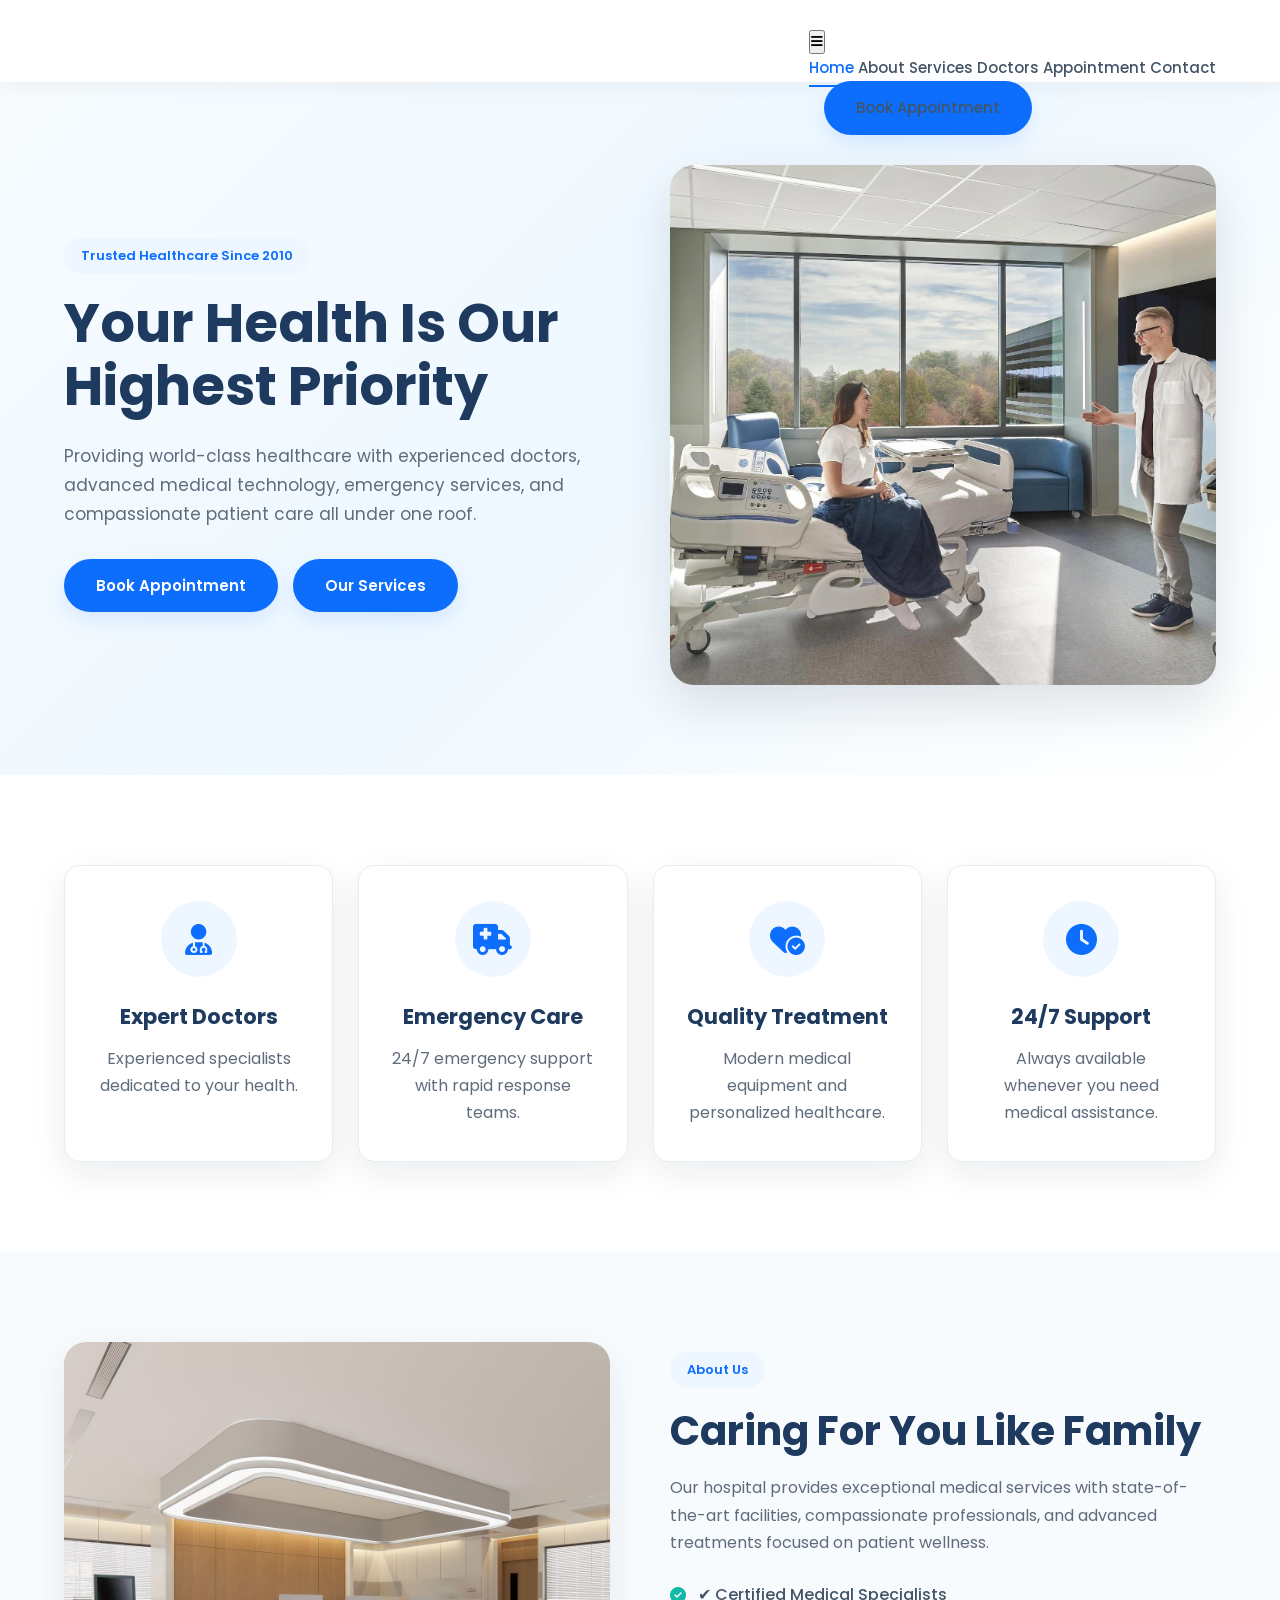
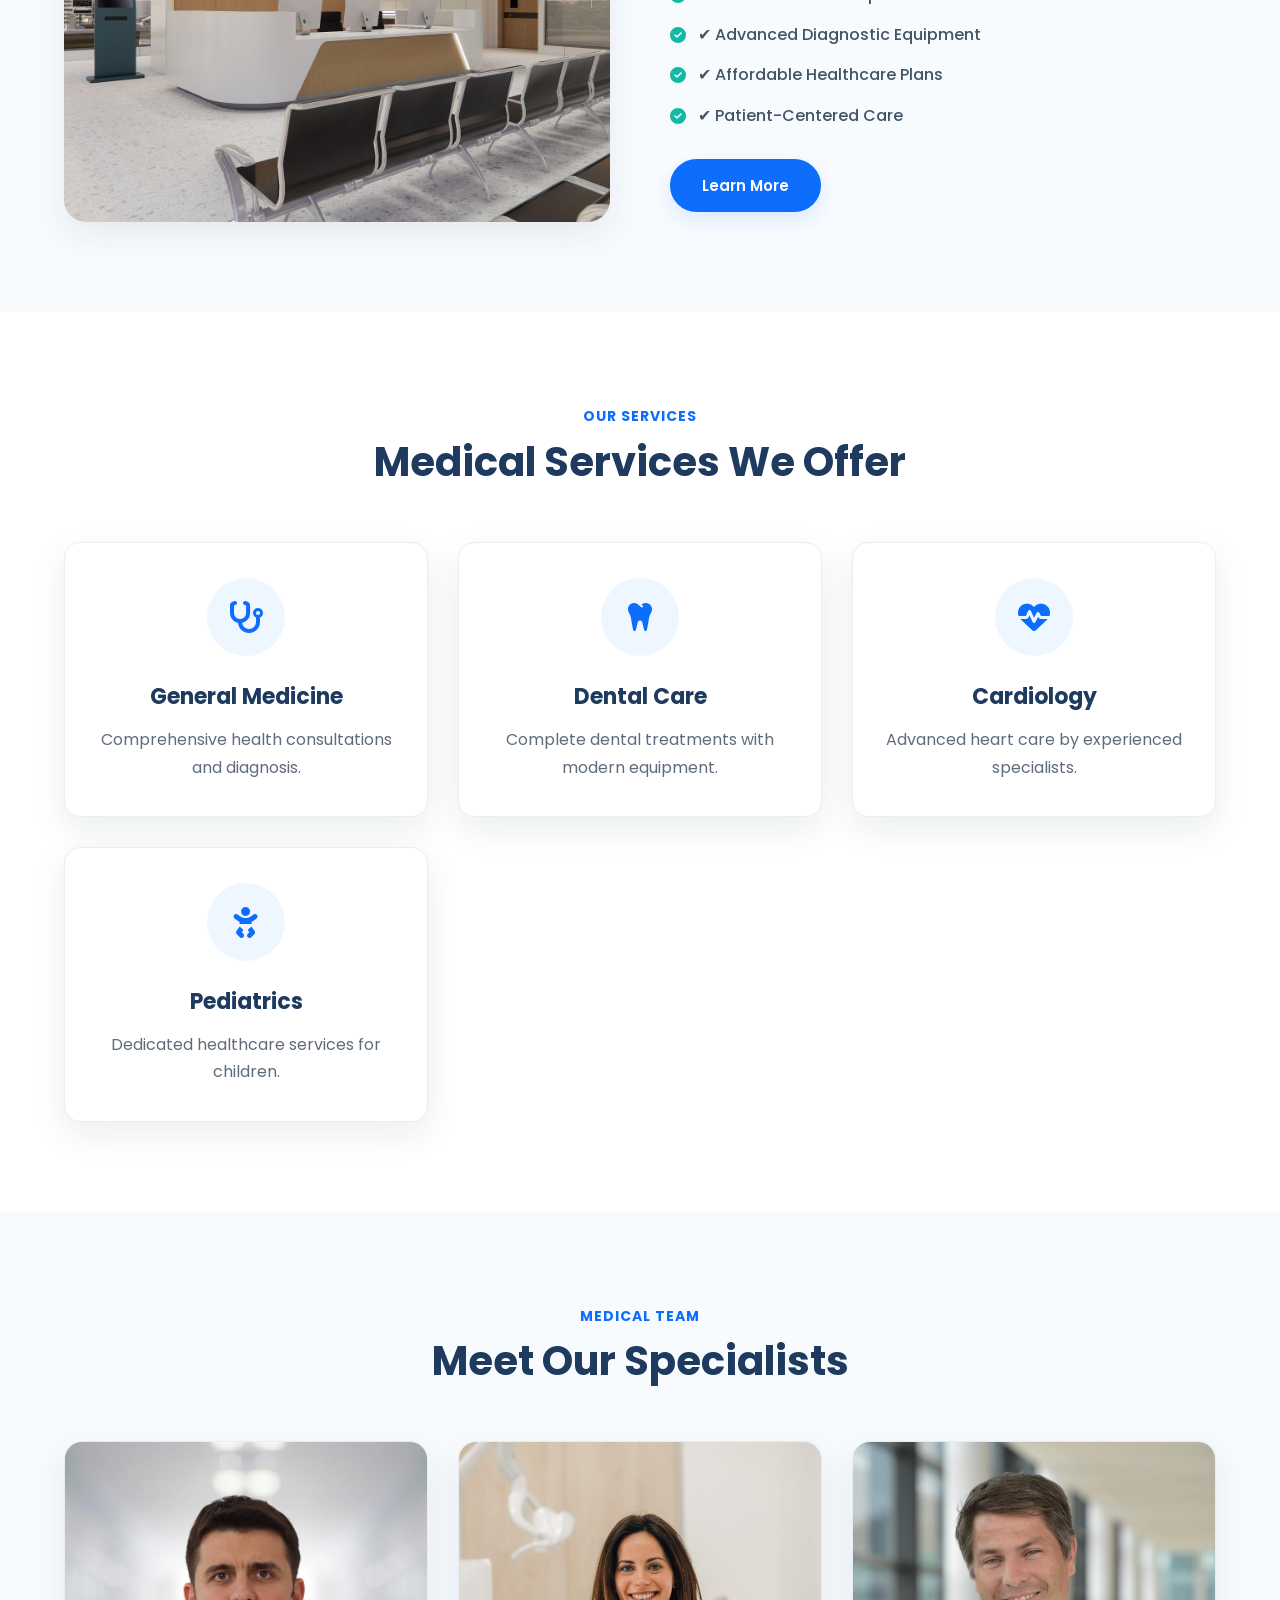
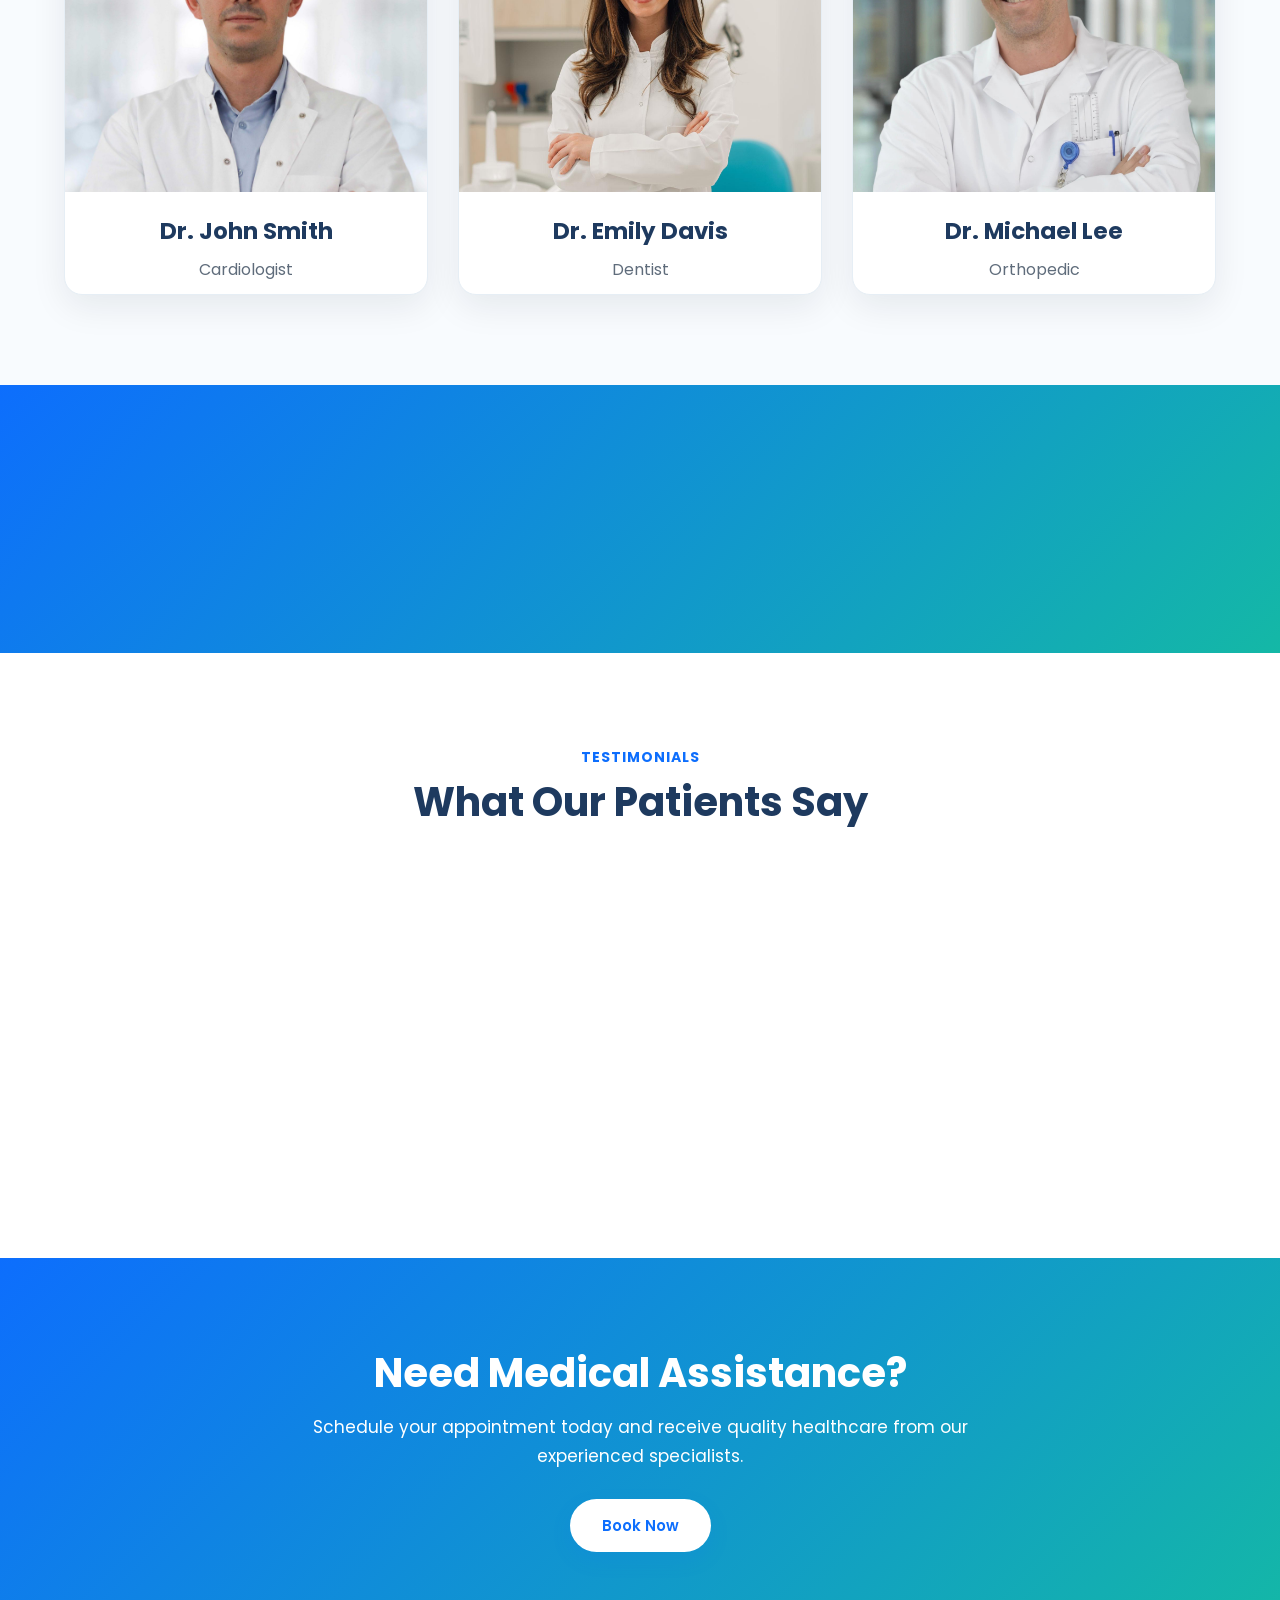
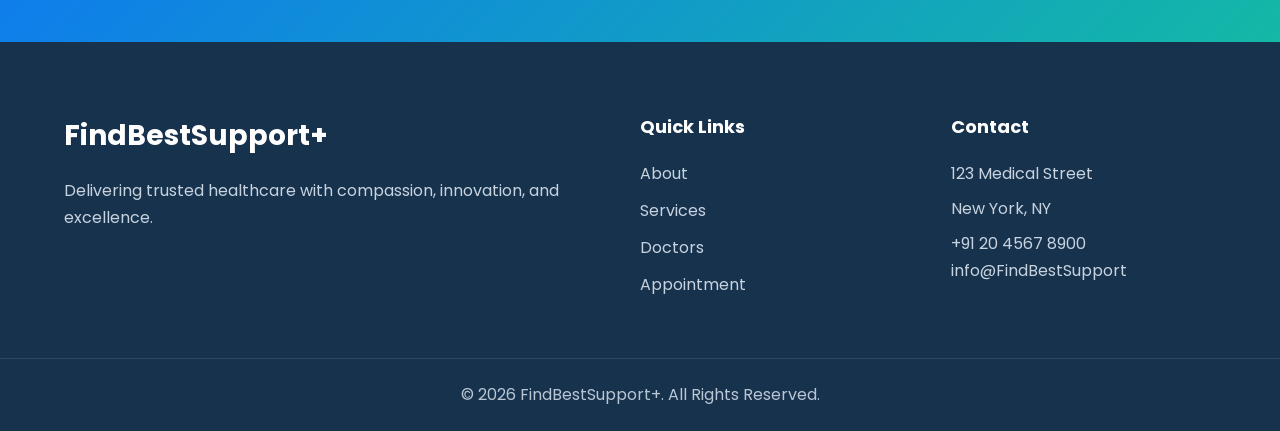
==== index.html @ 67d9084a "Fix HTML encoding issues in index.html" ====
<!DOCTYPE html>
<html lang="en">
<head>
    <meta charset="UTF-8">
    <meta name="viewport" content="width=device-width, initial-scale=1.0">
    <title>HealthCare+ | Your Health, Our Priority</title>

    <!-- Google Fonts -->
    <link rel="preconnect" href="https://fonts.googleapis.com">
    <link rel="preconnect" href="https://fonts.gstatic.com" crossorigin>
    <link href="https://fonts.googleapis.com/css2?family=Poppins:wght@300;400;500;600;700&display=swap" rel="stylesheet">

    <!-- Font Awesome -->
    <link rel="stylesheet" href="https://cdnjs.cloudflare.com/ajax/libs/font-awesome/6.7.1/css/all.min.css">

    <link rel="stylesheet" href="css/style.css">
</head>
<body>

<!-- ================= HEADER ================= -->

<header class="header">

<!-- Navbar start -->
<div class="container-fluid fixed-top px-0">
    <div class="container px-0">

        <div class="topbar">
            <div class="row align-items-center justify-content-center">

                <div class="col-md-8">
                    <div class="topbar-info d-flex flex-wrap">
                    </div>
                </div>

                <div class="col-md-4">
                    <div class="topbar-icon d-flex align-items-center justify-content-end">
                    </div>
                </div>

            </div>
        </div>

        <nav class="navbar navbar-light bg-light navbar-expand-xl">

            <!-- Logo -->
            <a class="flex items-center gap-1 font-serif text-3xl" href="/">
                <img
                    title="FindBestSupport Healthcare Logo"
                    alt="FindBestSupport Healthcare Logo"
                    fetchpriority="high"
                    width="285"
                    height="80"
                    decoding="async"
                    class="h-12 md:h-16 w-auto"
                    src="images/logo.png"
                >
            </a>

            <!-- Mobile Menu Button -->
            <button
                class="navbar-toggler py-2 px-3 me-3"
                type="button"
                data-bs-toggle="collapse"
                data-bs-target="#navbarCollapse"
                aria-controls="navbarCollapse"
                aria-expanded="false"
                aria-label="Toggle navigation"
            >
                <span class="fa fa-bars text-primary"></span>
            </button>

            <!-- Navigation -->
            <div class="collapse navbar-collapse bg-light" id="navbarCollapse">

                <div class="navbar-nav ms-auto">

                    <a href="index.html" class="nav-item nav-link active">Home</a>

                    <a href="/about" class="nav-item nav-link">
                        About
                    </a>

                    <a href="/services" class="nav-item nav-link">
                        Services
                    </a>

                    <a href="/doctors" class="nav-item nav-link">
                        Doctors
                    </a>

                    <a href="/appointment" class="nav-item nav-link">
                        Appointment
                    </a>

                    <a href="/contact" class="nav-item nav-link">
                        Contact
                    </a>

                </div>

                <!-- Appointment Button -->
                <div
                    class="d-flex align-items-center flex-nowrap pt-xl-0"
                    style="margin-left: 15px;"
                >
                    <a
                        href="/appointment"
                        class="btn-hover-bg btn btn-primary text-white py-2 px-4 me-3"
                    >
                        Book Appointment
                    </a>
                </div>

            </div>

        </nav>
    </div>
</div>
<!-- Navbar End -->

</header>

<!-- ================= HERO ================= -->

<section class="hero">

    <div class="container hero-grid">

        <div class="hero-content">

            <span class="tag">
                Trusted Healthcare Since 2010
            </span>

            <h1>
                Your Health Is Our Highest Priority
            </h1>

            <p>
                Providing world-class healthcare with experienced doctors,
                advanced medical technology, emergency services, and
                compassionate patient care all under one roof.
            </p>

            <div class="hero-buttons">

                <a href="/appointment/" class="btn">
                    Book Appointment
                </a>

                <a href="/services/" class="btn btn-outline">
                    Our Services
                </a>

            </div>

        </div>

        <div class="hero-image">

            <img src="images/hero.jpg" alt="Healthcare">

        </div>

    </div>

</section>

<!-- ================= FEATURES ================= -->

<section class="features">

    <div class="container">

        <div class="feature-card">

            <i class="fa-solid fa-user-doctor"></i>

            <h3>Expert Doctors</h3>

            <p>
                Experienced specialists dedicated to your health.
            </p>

        </div>

        <div class="feature-card">

            <i class="fa-solid fa-truck-medical"></i>

            <h3>Emergency Care</h3>

            <p>
                24/7 emergency support with rapid response teams.
            </p>

        </div>

        <div class="feature-card">

            <i class="fa-solid fa-heart-circle-check"></i>

            <h3>Quality Treatment</h3>

            <p>
                Modern medical equipment and personalized healthcare.
            </p>

        </div>

        <div class="feature-card">

            <i class="fa-solid fa-clock"></i>

            <h3>24/7 Support</h3>

            <p>
                Always available whenever you need medical assistance.
            </p>

        </div>

    </div>

</section>

<!-- ================= ABOUT ================= -->

<section class="about-home">

    <div class="container about-grid">

        <div>

            <img src="images/hospital.jpg" alt="Hospital">

        </div>

        <div>

            <span class="section-tag">
                About Us
            </span>

            <h2>
                Caring For You Like Family
            </h2>

            <p>
                Our hospital provides exceptional medical services with
                state-of-the-art facilities, compassionate professionals,
                and advanced treatments focused on patient wellness.
            </p>

            <ul class="check-list">

                <li>✔ Certified Medical Specialists</li>
                <li>✔ Advanced Diagnostic Equipment</li>
                <li>✔ Affordable Healthcare Plans</li>
                <li>✔ Patient-Centered Care</li>

            </ul>

            <a href="/about/" class="btn">
                Learn More
            </a>

        </div>

    </div>

</section>

<!-- ================= SERVICES ================= -->

<section class="services-preview">

    <div class="container">

        <div class="section-title">

            <span>Our Services</span>

            <h2>Medical Services We Offer</h2>

        </div>

        <div class="service-grid">

            <div class="service-card">

                <i class="fa-solid fa-stethoscope"></i>

                <h3>General Medicine</h3>

                <p>
                    Comprehensive health consultations and diagnosis.
                </p>

            </div>

            <div class="service-card">

                <i class="fa-solid fa-tooth"></i>

                <h3>Dental Care</h3>

                <p>
                    Complete dental treatments with modern equipment.
                </p>

            </div>

            <div class="service-card">

                <i class="fa-solid fa-heart-pulse"></i>

                <h3>Cardiology</h3>

                <p>
                    Advanced heart care by experienced specialists.
                </p>

            </div>

            <div class="service-card">

                <i class="fa-solid fa-baby"></i>

                <h3>Pediatrics</h3>

                <p>
                    Dedicated healthcare services for children.
                </p>

            </div>

        </div>

    </div>

</section>

<!-- ================= DOCTORS ================= -->

<section class="doctor-preview">

    <div class="container">

        <div class="section-title">

            <span>Medical Team</span>

            <h2>Meet Our Specialists</h2>

        </div>

        <div class="doctor-grid">

            <div class="doctor-card">

                <img src="images/doctor1.jpg" alt="Doctor">

                <h3>Dr. John Smith</h3>

                <p>Cardiologist</p>

            </div>

            <div class="doctor-card">

                <img src="images/doctor2.jpg" alt="Doctor">

                <h3>Dr. Emily Davis</h3>

                <p>Dentist</p>

            </div>

            <div class="doctor-card">

                <img src="images/doctor3.jpg" alt="Doctor">

                <h3>Dr. Michael Lee</h3>

                <p>Orthopedic</p>

            </div>

        </div>

    </div>

</section>

<!-- ================= COUNTER ================= -->

<section class="stats">

    <div class="container">

        <div class="stat-box">

            <h2>15+</h2>

            <p>Years Experience</p>

        </div>

        <div class="stat-box">

            <h2>80+</h2>

            <p>Doctors</p>

        </div>

        <div class="stat-box">

            <h2>50K+</h2>

            <p>Happy Patients</p>

        </div>

        <div class="stat-box">

            <h2>24/7</h2>

            <p>Emergency Care</p>

        </div>

    </div>

</section>

<!-- ================= TESTIMONIAL ================= -->

<section class="testimonial">

    <div class="container">

        <div class="section-title">

            <span>Testimonials</span>

            <h2>What Our Patients Say</h2>

        </div>

        <div class="testimonial-box">

            <i class="fas fa-quote-left"></i>

            <p>
                The doctors and staff provided outstanding care.
                Everything from consultation to treatment was
                professional and comforting.
            </p>

            <h4>- Sarah Johnson</h4>

        </div>

    </div>

</section>

<!-- ================= CTA ================= -->

<section class="cta">

    <div class="container">

        <h2>
            Need Medical Assistance?
        </h2>

        <p>
            Schedule your appointment today and receive quality healthcare from our experienced specialists.
        </p>

        <a href="/appointment/" class="btn">
            Book Now
        </a>

    </div>

</section>

<!-- ================= FOOTER ================= -->

<footer>

    <div class="container footer-grid">

        <div>

            <h3>FindBestSupport+</h3>

            <p>
                Delivering trusted healthcare with compassion,
                innovation, and excellence.
            </p>

        </div>

        <div>

            <h4>Quick Links</h4>

            <ul>

                <li><a href="/about/">About</a></li>

                <li><a href="/services/">Services</a></li>

                <li><a href="/doctors/">Doctors</a></li>

                <li><a href="/appointment/">Appointment</a></li>

            </ul>

        </div>

        <div>

            <h4>Contact</h4>

            <p>123 Medical Street</p>
            <p>New York, NY</p>
            <a href="tel:+912045678900">+91 20 4567 8900</a>
            <p>info@FindBestSupport</p>

        </div>

    </div>

    <div class="copyright">

        © 2026 FindBestSupport+. All Rights Reserved.

    </div>

</footer>

<script src="js/script.js"></script>

</body>
</html>
---- css/style.css ----
/* HealthCare+ complete stylesheet */

@import url('https://fonts.googleapis.com/css2?family=Poppins:wght@300;400;500;600;700;800&display=swap');

:root{
    --primary:#0d6efd;
    --primary-dark:#0958cf;
    --secondary:#14b8a6;
    --dark:#1e3a5f;
    --dark-2:#17324d;
    --text:#5f6c7b;
    --white:#fff;
    --light:#f8fbfe;
    --light-blue:#eef7ff;
    --border:#e6eef5;
    --danger:#dc3545;
    --success:#10b981;
    --shadow:0 12px 35px rgba(15,23,42,.08);
    --shadow-lg:0 20px 50px rgba(15,23,42,.12);
    --radius:16px;
    --transition:.35s ease;
}

*{margin:0;padding:0;box-sizing:border-box}
html{scroll-behavior:smooth}
body{font-family:'Poppins',sans-serif;color:var(--text);background:#fff;line-height:1.7;overflow-x:hidden}
img{width:100%;display:block}
a{text-decoration:none;color:inherit}
ul{list-style:none}
button,input,select,textarea{font-family:inherit}
button{cursor:pointer}
section{padding:90px 0}

.container{width:90%;max-width:1200px;margin:auto}

.btn{
    display:inline-flex;align-items:center;justify-content:center;gap:9px;
    padding:14px 32px;border:0;border-radius:50px;background:var(--primary);
    color:#fff;font-size:15px;font-weight:600;transition:var(--transition);
    box-shadow:0 8px 20px rgba(13,110,253,.12)
}
.btn:hover{background:var(--primary-dark);transform:translateY(-3px);box-shadow:0 14px 28px rgba(13,110,253,.2)}
.btn:disabled{opacity:.7;cursor:not-allowed;transform:none}

.section-title{text-align:center;margin-bottom:55px}
.section-title span{display:inline-block;color:var(--primary);font-size:14px;font-weight:700;letter-spacing:1px;text-transform:uppercase;margin-bottom:8px}
.section-title h2{color:var(--dark);font-size:40px;line-height:1.25}
.section-tag,.tag{display:inline-block;padding:7px 17px;border-radius:50px;background:var(--light-blue);color:var(--primary);font-size:13px;font-weight:600;margin-bottom:18px}

.header{
    position:fixed;top:0;left:0;width:100%;background:rgba(255,255,255,.97);
    backdrop-filter:blur(10px);z-index:999;box-shadow:0 5px 20px rgba(0,0,0,.05)
}
.header .container{height:82px;display:flex;align-items:center;justify-content:space-between}
.logo{display:flex;align-items:center;color:var(--primary);font-size:27px;font-weight:700;white-space:nowrap}
.logo i{color:var(--secondary);margin-right:9px}
.navbar ul{display:flex;align-items:center;gap:30px}
.navbar a{position:relative;color:#425466;font-size:15px;font-weight:500;transition:var(--transition)}
.navbar a:hover,.navbar a.active{color:var(--primary)}
.navbar a:after{content:"";position:absolute;left:0;bottom:-9px;width:0;height:2px;background:var(--primary);transition:var(--transition)}
.navbar a:hover:after,.navbar a.active:after{width:100%}
.menu-btn{display:none;color:var(--dark);font-size:27px}

.hero{
    padding-top:165px;padding-bottom:90px;
    background:linear-gradient(135deg,#f8fcff,#eef8ff 50%,#fff)
}
.hero-grid{display:grid;grid-template-columns:1fr 1fr;align-items:center;gap:60px}
.hero-content h1{color:var(--dark);font-size:54px;line-height:1.18;margin-bottom:23px}
.hero-content p{max-width:620px;font-size:17px;margin-bottom:30px}
.hero-buttons{display:flex;gap:15px;flex-wrap:wrap}
.hero-image img{height:520px;object-fit:cover;object-position:center;border-radius:24px;box-shadow:var(--shadow-lg)}

.page-header{padding:165px 0 85px;text-align:center;color:#fff;background:linear-gradient(135deg,var(--primary),var(--secondary))}
.page-header h1{font-size:48px;line-height:1.2;margin-bottom:12px}
.page-header p{font-size:17px}

.about-home,.about-section{background:var(--light)}
.about-grid{display:grid;grid-template-columns:1fr 1fr;align-items:center;gap:60px}
.about-grid img{height:480px;object-fit:cover;border-radius:22px;box-shadow:var(--shadow)}
.about-grid h2{color:var(--dark);font-size:40px;line-height:1.25;margin-bottom:18px}
.about-grid p{margin-bottom:18px}
.check-list{margin:25px 0 30px}
.check-list li{position:relative;padding-left:28px;margin-bottom:13px;color:#435466;font-weight:500}
.check-list li:before{content:"\f058";position:absolute;left:0;top:1px;font-family:"Font Awesome 6 Free";font-weight:900;color:var(--secondary)}

.features{background:#fff}
.features .container{display:grid;grid-template-columns:repeat(4,1fr);gap:25px}
.feature-card{padding:35px 28px;background:#fff;border:1px solid var(--border);border-radius:var(--radius);text-align:center;box-shadow:var(--shadow);transition:var(--transition)}
.feature-card:hover{transform:translateY(-8px);box-shadow:var(--shadow-lg)}
.feature-card i{width:76px;height:76px;margin:0 auto 22px;display:flex;align-items:center;justify-content:center;border-radius:50%;color:var(--primary);background:var(--light-blue);font-size:31px}
.feature-card h3{color:var(--dark);font-size:21px;margin-bottom:10px}

.services-preview,.services-section{background:#fff}
.service-grid{display:grid;grid-template-columns:repeat(3,1fr);gap:30px}
.service-card{padding:35px 30px;background:#fff;border:1px solid var(--border);border-radius:var(--radius);text-align:center;box-shadow:var(--shadow);transition:var(--transition)}
.service-card:hover{transform:translateY(-8px);box-shadow:var(--shadow-lg)}
.service-card i{width:78px;height:78px;margin:0 auto 22px;display:flex;align-items:center;justify-content:center;border-radius:50%;background:var(--light-blue);color:var(--primary);font-size:32px}
.service-card h3{color:var(--dark);font-size:22px;margin-bottom:11px}

.doctor-preview,.doctors-section{background:var(--light)}
.doctor-grid{display:grid;grid-template-columns:repeat(3,1fr);gap:30px}
.doctor-card{overflow:hidden;background:#fff;border:1px solid var(--border);border-radius:18px;text-align:center;box-shadow:var(--shadow);transition:var(--transition)}
.doctor-card:hover{transform:translateY(-8px);box-shadow:var(--shadow-lg)}
.doctor-card img{width:100%;height:350px;object-fit:cover;object-position:top center}
.doctor-card h3{color:var(--dark);font-size:23px;margin:20px 20px 5px}
.doctor-card p{margin:0 20px 10px}
.speciality{color:var(--primary)!important;font-weight:600}
.doctor-social{display:flex;justify-content:center;gap:10px;padding:14px 20px 28px}
.doctor-social a{width:40px;height:40px;display:flex;align-items:center;justify-content:center;border-radius:50%;background:var(--light-blue);color:var(--primary);transition:var(--transition)}
.doctor-social a:hover{background:var(--primary);color:#fff}

.stats{color:#fff;background:linear-gradient(135deg,var(--primary),var(--secondary))}
.stats .container{display:grid;grid-template-columns:repeat(4,1fr);gap:25px}
.stat-box{text-align:center}
.stat-box h2{font-size:48px;line-height:1.1;margin-bottom:8px}

.testimonial{background:#fff}
.testimonial-box{max-width:850px;margin:auto;padding:50px;text-align:center;border:1px solid var(--border);border-radius:20px;box-shadow:var(--shadow)}
.testimonial-box i{color:var(--primary);font-size:42px;margin-bottom:18px}
.testimonial-box p{font-size:19px;line-height:1.9}
.testimonial-box h4{color:var(--dark);margin-top:24px}

.timeline{background:#fff}
.timeline-box{max-width:900px;margin:auto}
.timeline-item{padding:28px 30px;margin-bottom:22px;border:1px solid var(--border);border-left:5px solid var(--primary);border-radius:12px;box-shadow:var(--shadow)}
.timeline-item h3{color:var(--primary);font-size:24px;margin-bottom:8px}

.appointment-section{background:linear-gradient(to bottom,#f8fcff,#fff)}
.appointment-grid{display:grid;grid-template-columns:.85fr 1.15fr;gap:50px;align-items:start}
.appointment-info h2,.contact-info h2{color:var(--dark);font-size:38px;line-height:1.25;margin-bottom:18px}
.appointment-form,.contact-form{padding:40px;background:#fff;border:1px solid var(--border);border-radius:18px;box-shadow:var(--shadow)}
.form-row{display:grid;grid-template-columns:1fr 1fr;gap:20px;margin-bottom:20px}
.form-group{display:flex;flex-direction:column;margin-bottom:20px}
.form-group label{color:var(--dark);font-size:14px;font-weight:600;margin-bottom:8px}
.form-group input,.form-group select,.form-group textarea{width:100%;padding:14px 16px;border:1px solid var(--border);border-radius:10px;outline:none;background:#fff;color:#425466;font-size:15px;transition:var(--transition)}
.form-group textarea{min-height:140px;resize:vertical}
.form-group input:focus,.form-group select:focus,.form-group textarea:focus{border-color:var(--primary);box-shadow:0 0 0 3px rgba(13,110,253,.1)}
.appointment-form .btn,.contact-form .btn{width:100%}

.contact-section{background:var(--light)}
.contact-grid{display:grid;grid-template-columns:.9fr 1.1fr;gap:50px;align-items:start}
.info-box{display:flex;align-items:flex-start;gap:16px;margin-bottom:25px}
.info-box i{width:54px;height:54px;flex:0 0 54px;display:flex;align-items:center;justify-content:center;border-radius:50%;background:var(--light-blue);color:var(--primary);font-size:20px}
.info-box h4{color:var(--dark);margin-bottom:3px}
.social-links{display:flex;gap:11px;margin-top:30px}
.social-links a{width:43px;height:43px;display:flex;align-items:center;justify-content:center;border-radius:50%;background:var(--light-blue);color:var(--primary);transition:var(--transition)}
.social-links a:hover{background:var(--primary);color:#fff;transform:translateY(-3px)}

.form-notification{display:none;padding:17px 20px;margin-bottom:22px;border-radius:10px;font-size:14px}
.form-notification.success{display:block;color:#146c43;background:#e8f9f1;border-left:5px solid var(--success)}
.form-notification.error{display:block;color:#842029;background:#fff3f3;border-left:5px solid var(--danger)}
.appointment-form input.error,.appointment-form select.error,.appointment-form textarea.error,.contact-form input.error,.contact-form textarea.error{border:2px solid var(--danger);background:#fff8f8}

.success-modal{
    display:none;
    position:fixed;
    inset:0;
    width:100%;
    height:100%;
    padding:20px;
    background:rgba(15,23,42,.55);
    backdrop-filter:blur(6px);
    z-index:9999;
    align-items:center;
    justify-content:center
}
.success-modal.show{display:flex}
.success-box{width:100%;max-width:480px;padding:45px 35px;background:#fff;border-radius:20px;text-align:center;box-shadow:0 25px 70px rgba(15,23,42,.25);animation:successPopup .35s ease-out}
.success-icon{width:82px;height:82px;margin:0 auto 20px;display:flex;align-items:center;justify-content:center;border-radius:50%;background:#e8f9f1}
.success-icon i{color:var(--success);font-size:42px}
.success-box h2{color:var(--dark);font-size:26px;line-height:1.3;margin-bottom:14px}
.success-box p{line-height:1.8;margin-bottom:25px}
.success-box .btn{min-width:150px}
@keyframes successPopup{from{opacity:0;transform:translateY(20px) scale(.95)}to{opacity:1;transform:translateY(0) scale(1)}}

.map-section{background:#fff}
.map-container{overflow:hidden;border-radius:18px;box-shadow:var(--shadow)}
.map-container iframe{width:100%;height:450px;border:0;display:block}

.cta{color:#fff;text-align:center;background:linear-gradient(135deg,var(--primary),var(--secondary))}
.cta h2{font-size:40px;line-height:1.25;margin-bottom:15px}
.cta p{max-width:720px;margin:0 auto 28px;font-size:17px}
.cta .btn{color:var(--primary);background:#fff}

footer{padding-top:70px;color:#fff;background:var(--dark-2)}
.footer-grid{display:grid;grid-template-columns:2fr 1fr 1fr;gap:45px;padding-bottom:50px}
.footer-grid h3{font-size:28px;margin-bottom:17px}
.footer-grid h4{font-size:18px;margin-bottom:17px}
.footer-grid p,.footer-grid a{color:#c7d3df}
.footer-grid p{margin-bottom:8px}
.footer-grid ul li{margin-bottom:10px}
.footer-grid a:hover{color:#fff}
.copyright{padding:22px;text-align:center;color:#b9c7d4;border-top:1px solid rgba(255,255,255,.1)}

@media(max-width:1100px){
    .navbar ul{gap:20px}
    .hero-content h1{font-size:46px}
    .features .container{grid-template-columns:repeat(2,1fr)}
    .doctor-grid,.service-grid{grid-template-columns:repeat(2,1fr)}
    .stats .container{grid-template-columns:repeat(2,1fr)}
}
@media(max-width:991px){
    section{padding:75px 0}
    .hero-grid,.about-grid,.appointment-grid,.contact-grid{grid-template-columns:1fr}
    .hero{text-align:center}
    .hero-content p{margin-left:auto;margin-right:auto}
    .hero-buttons{justify-content:center}
    .hero-image img{height:450px}
    .about-grid img{height:430px}
    .footer-grid{grid-template-columns:1fr 1fr}
}
@media(max-width:768px){
    section{padding:65px 0}
    .container{width:92%}
    .header .container{height:75px}
    .menu-btn{display:block}
    .header>.container>.btn{display:none}
    .navbar{position:absolute;top:75px;left:0;width:100%;display:none;background:#fff;box-shadow:0 10px 25px rgba(15,23,42,.1)}
    .navbar.active{display:block}
    .navbar ul{flex-direction:column;gap:0;align-items:stretch}
    .navbar li{width:100%}
    .navbar a{display:block;padding:15px 25px;border-bottom:1px solid var(--border)}
    .navbar a:after{display:none}
    .hero{padding-top:125px}
    .hero-content h1{font-size:36px}
    .hero-image img{height:380px}
    .section-title h2{font-size:31px}
    .page-header{padding:135px 0 70px}
    .page-header h1{font-size:36px}
    .form-row{grid-template-columns:1fr;gap:0;margin-bottom:0}
    .appointment-form,.contact-form{padding:30px 25px}
    .success-box{padding:35px 25px}
    .cta h2{font-size:31px}
}
@media(max-width:576px){
    .logo{font-size:23px}
    .hero-content h1{font-size:31px}
    .hero-buttons{flex-direction:column;width:100%}
    .hero-buttons .btn{width:100%}
    .hero-image img{height:310px}
    .about-grid img{height:330px}
    .features .container,.service-grid,.doctor-grid,.stats .container,.footer-grid{grid-template-columns:1fr}
    .section-title h2{font-size:28px}
    .page-header h1{font-size:31px}
    .doctor-card img{height:360px}
    .stat-box h2{font-size:42px}
    .testimonial-box{padding:35px 22px}
    .testimonial-box p{font-size:17px}
    .map-container iframe{height:350px}
    .success-box h2{font-size:23px}
}
@media(max-width:400px){
    .container{width:94%}
    .hero-content h1{font-size:28px}
    .btn{width:100%}
    .appointment-form,.contact-form{padding:24px 18px}
    .doctor-card img{height:320px}
    .success-box{padding:30px 18px}
}
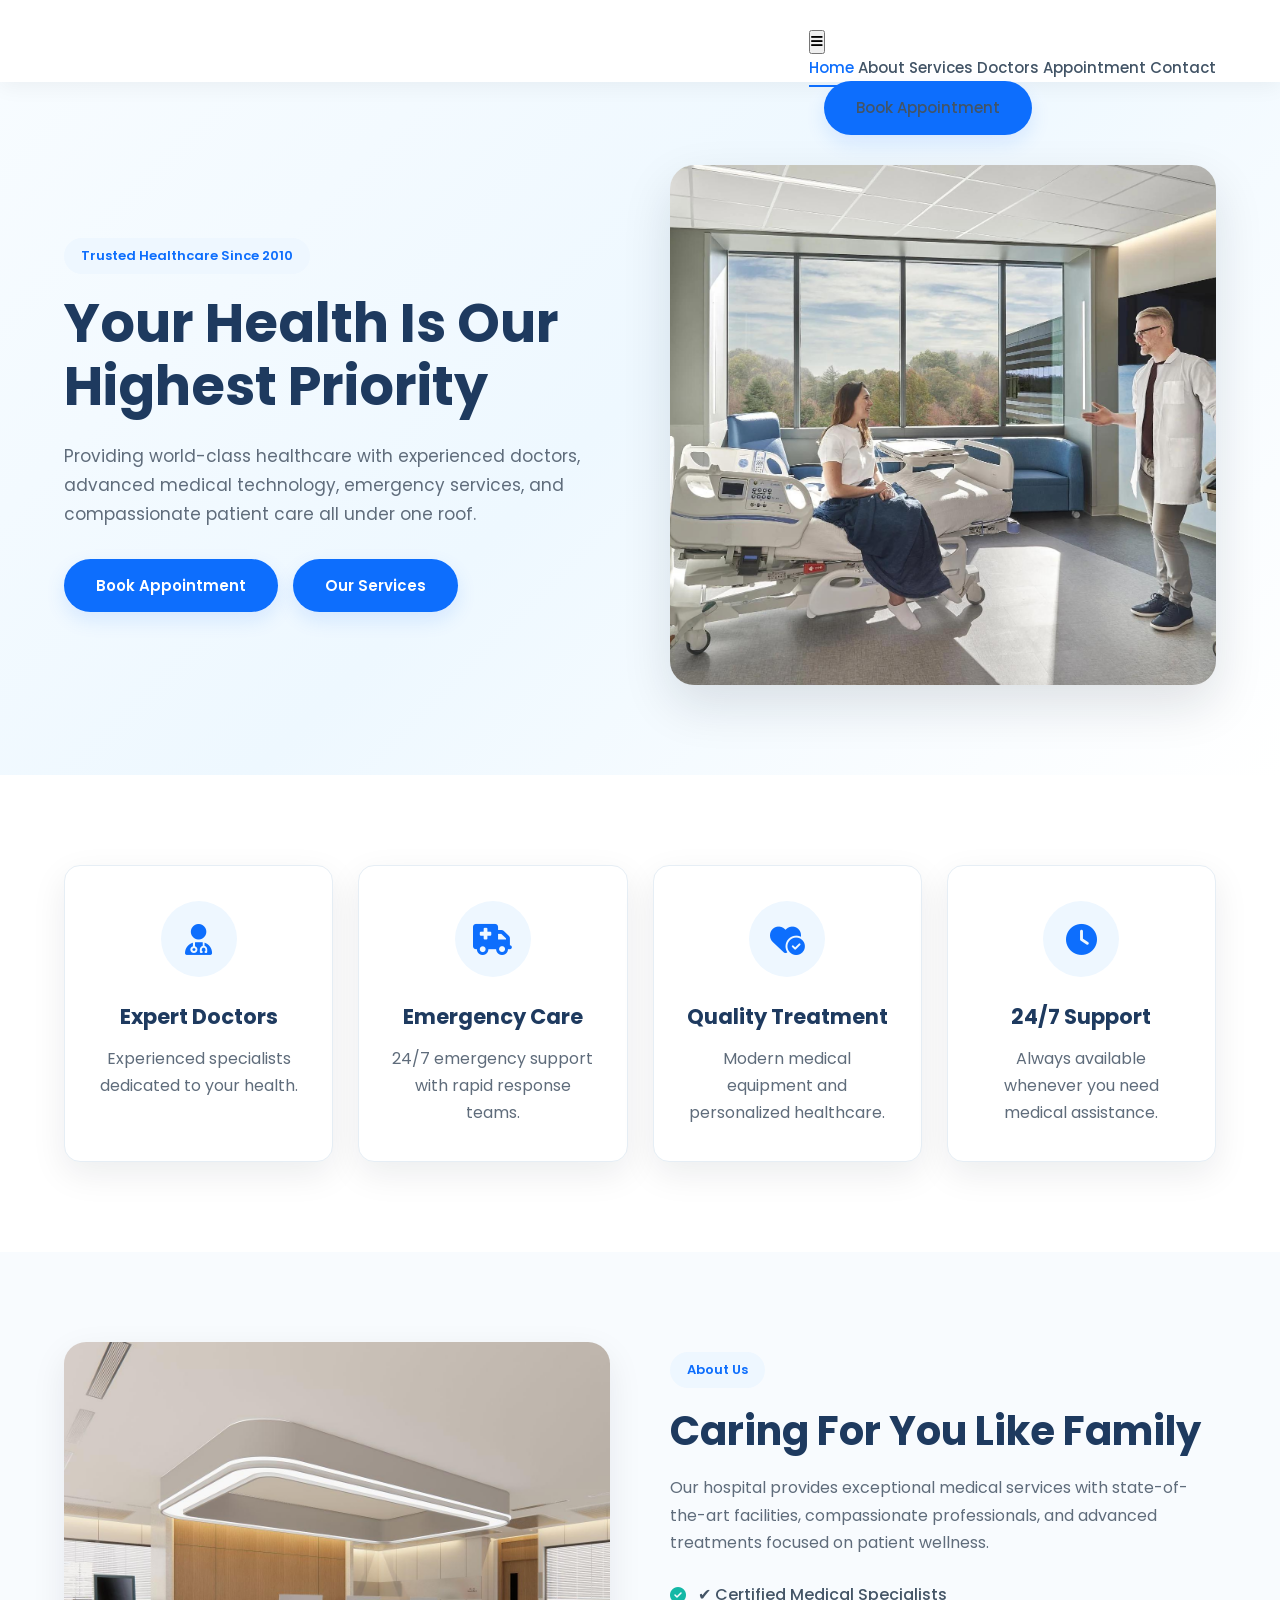
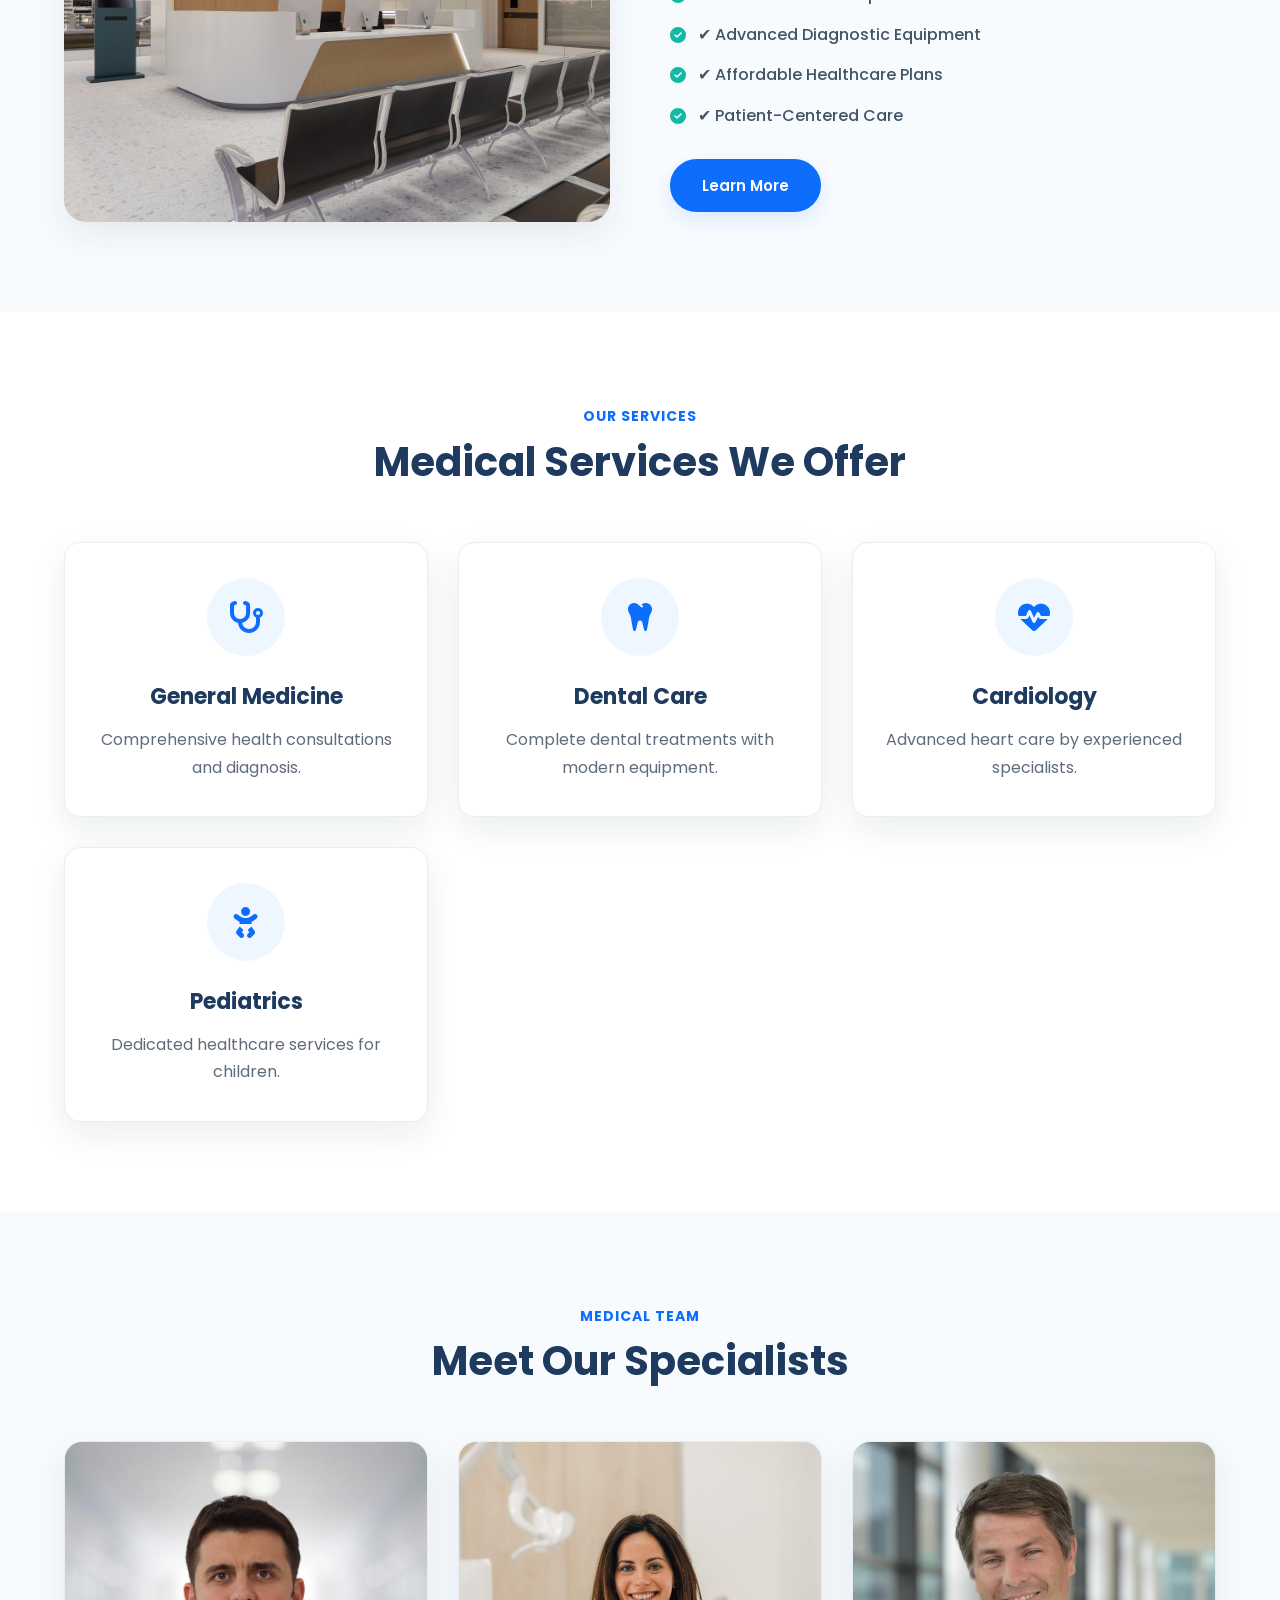
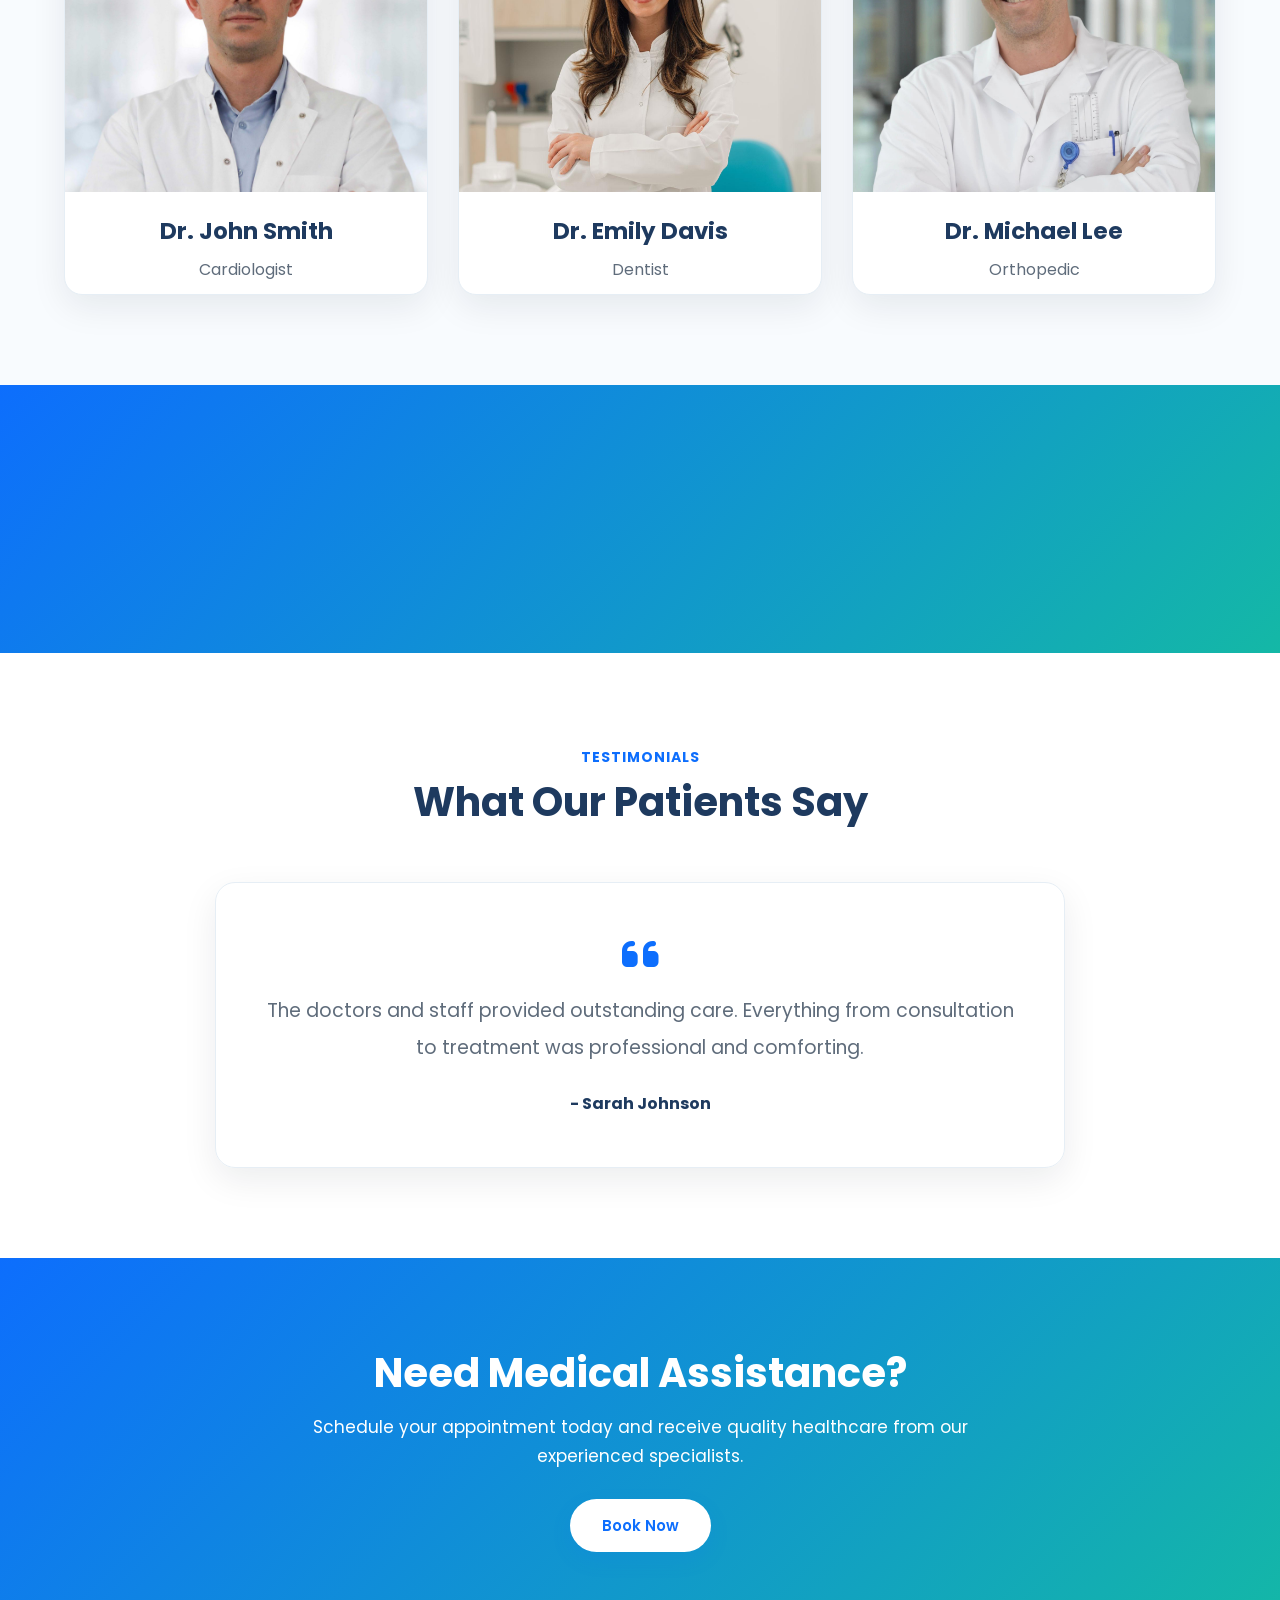
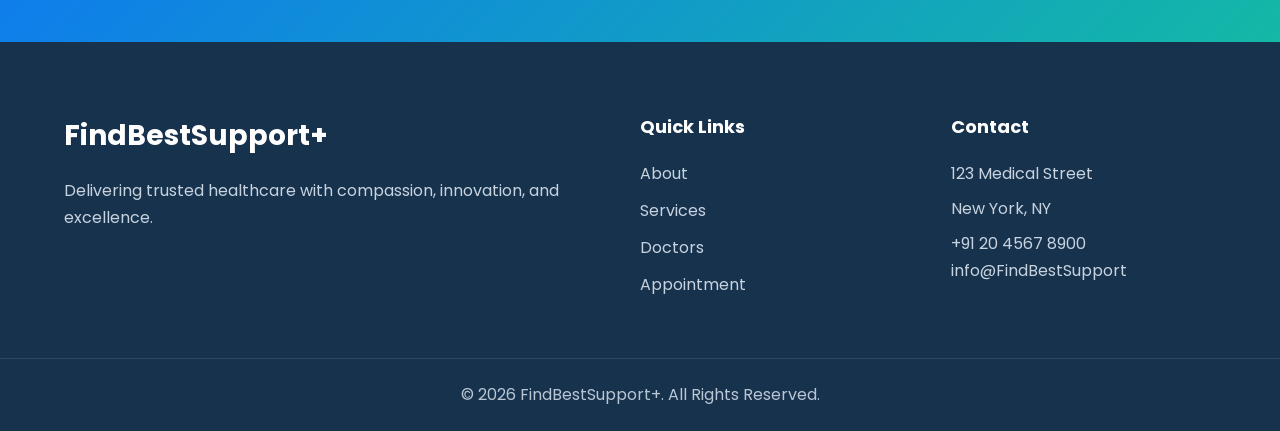
==== commit 9cb4587a: "Update index.html" ====
--- a/index.html
+++ b/index.html
@@ -76,7 +76,9 @@
 
                 <div class="navbar-nav ms-auto">
 
-                    <a href="index.html" class="nav-item nav-link active">Home</a>
+                    <a href="/" class="nav-item nav-link active">
+                        Home
+                    </a>
 
                     <a href="/about" class="nav-item nav-link">
                         About
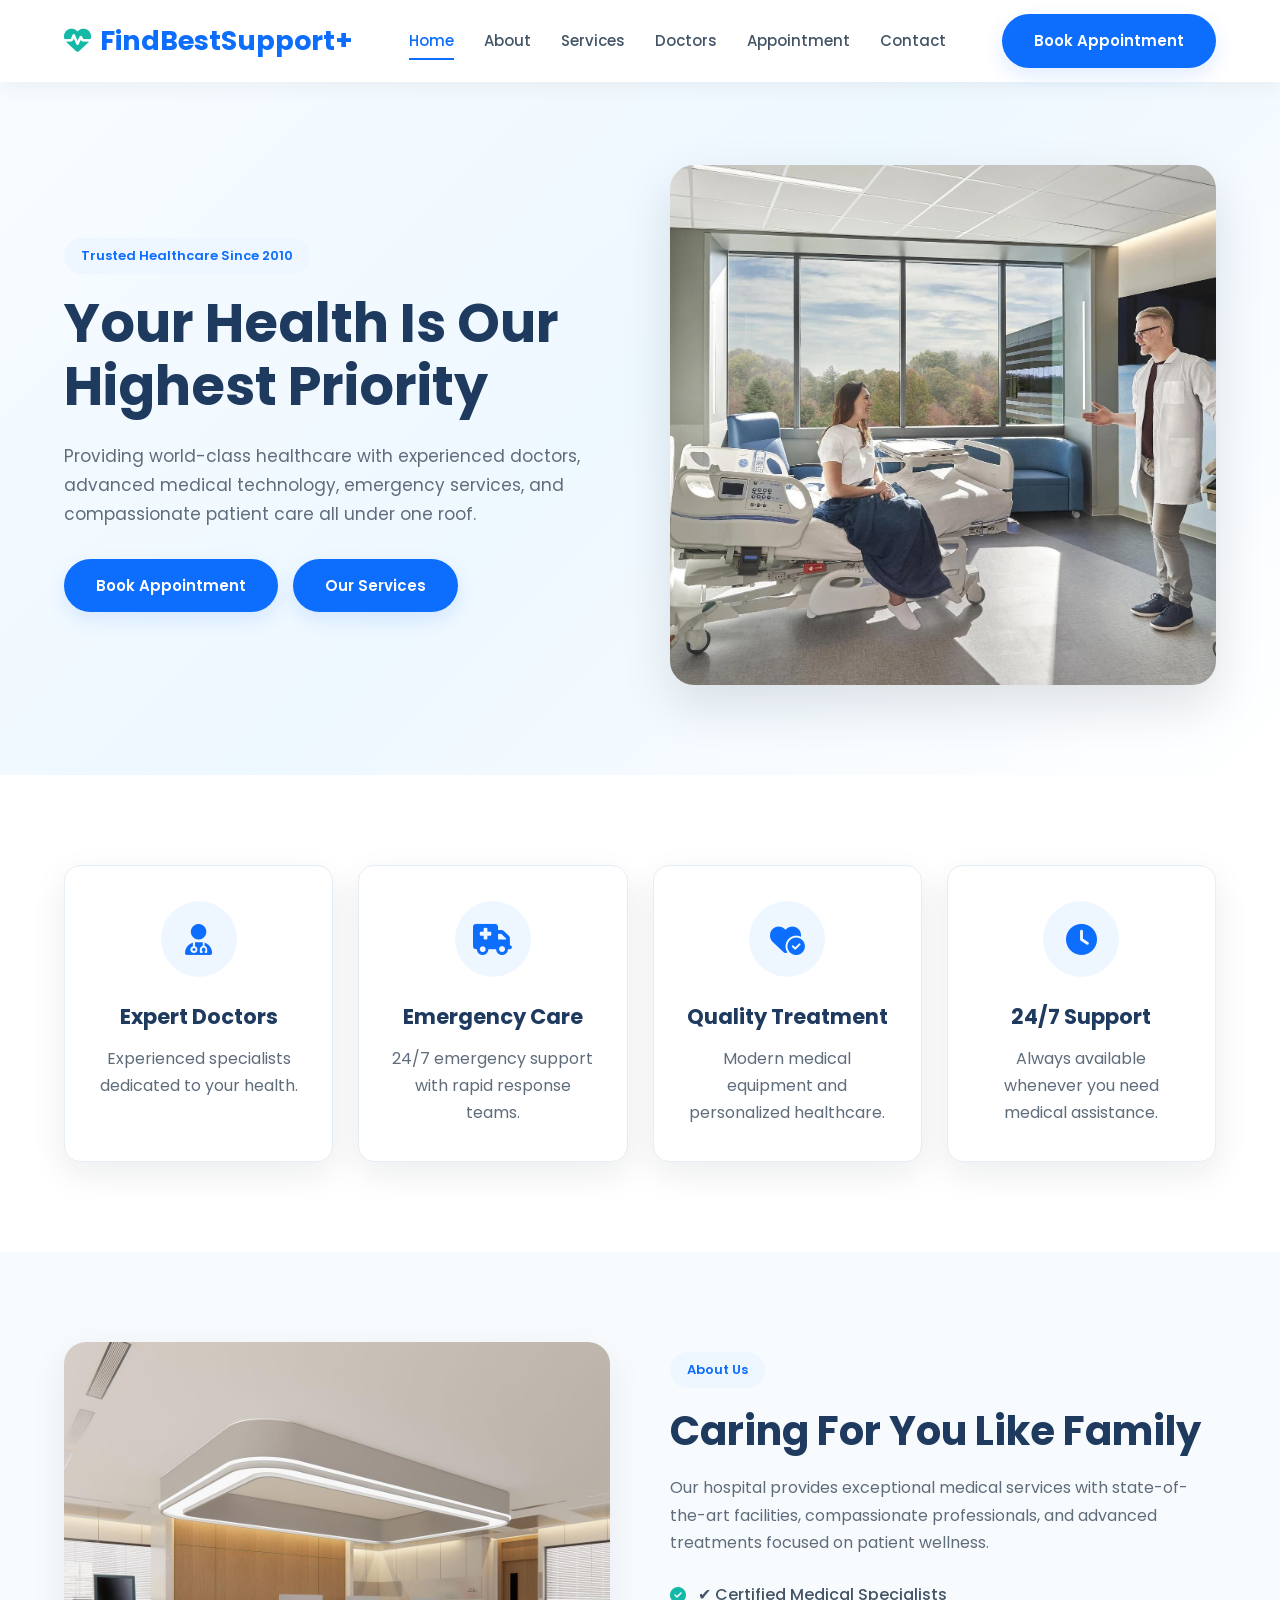
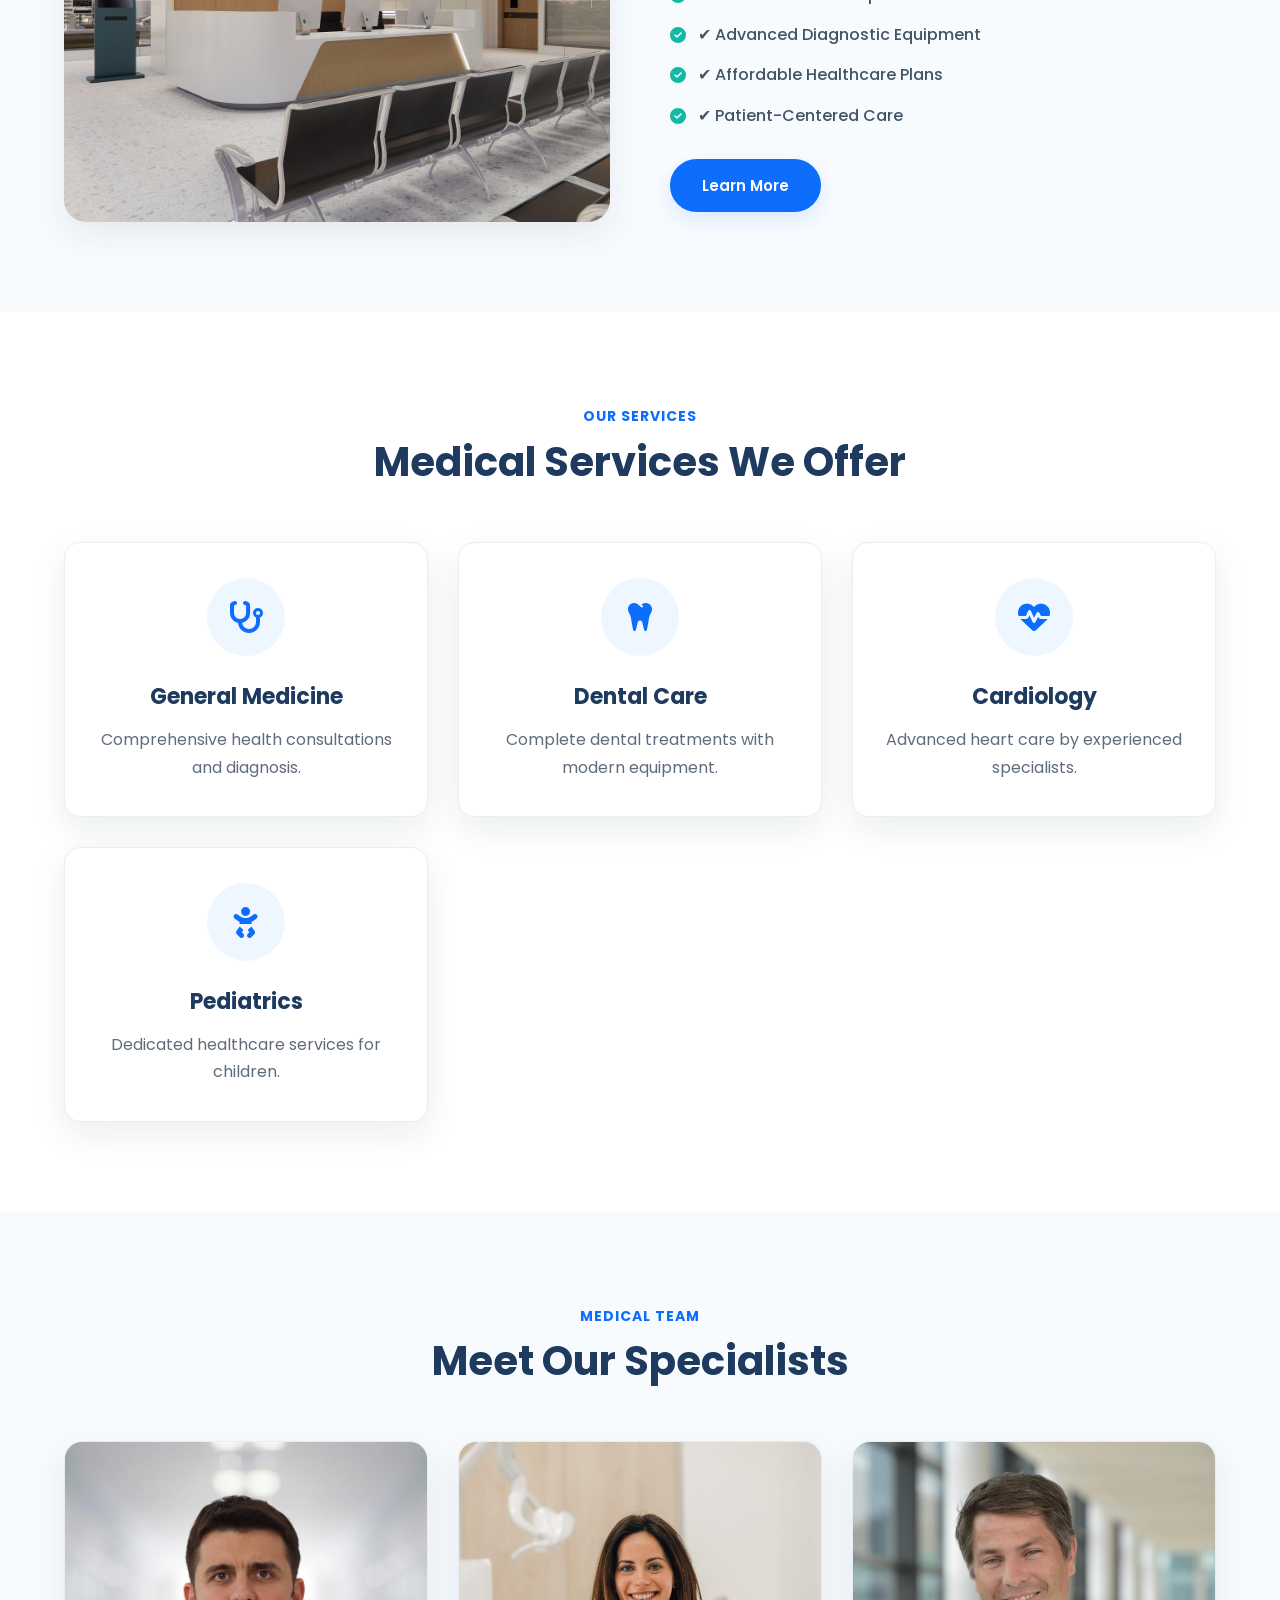
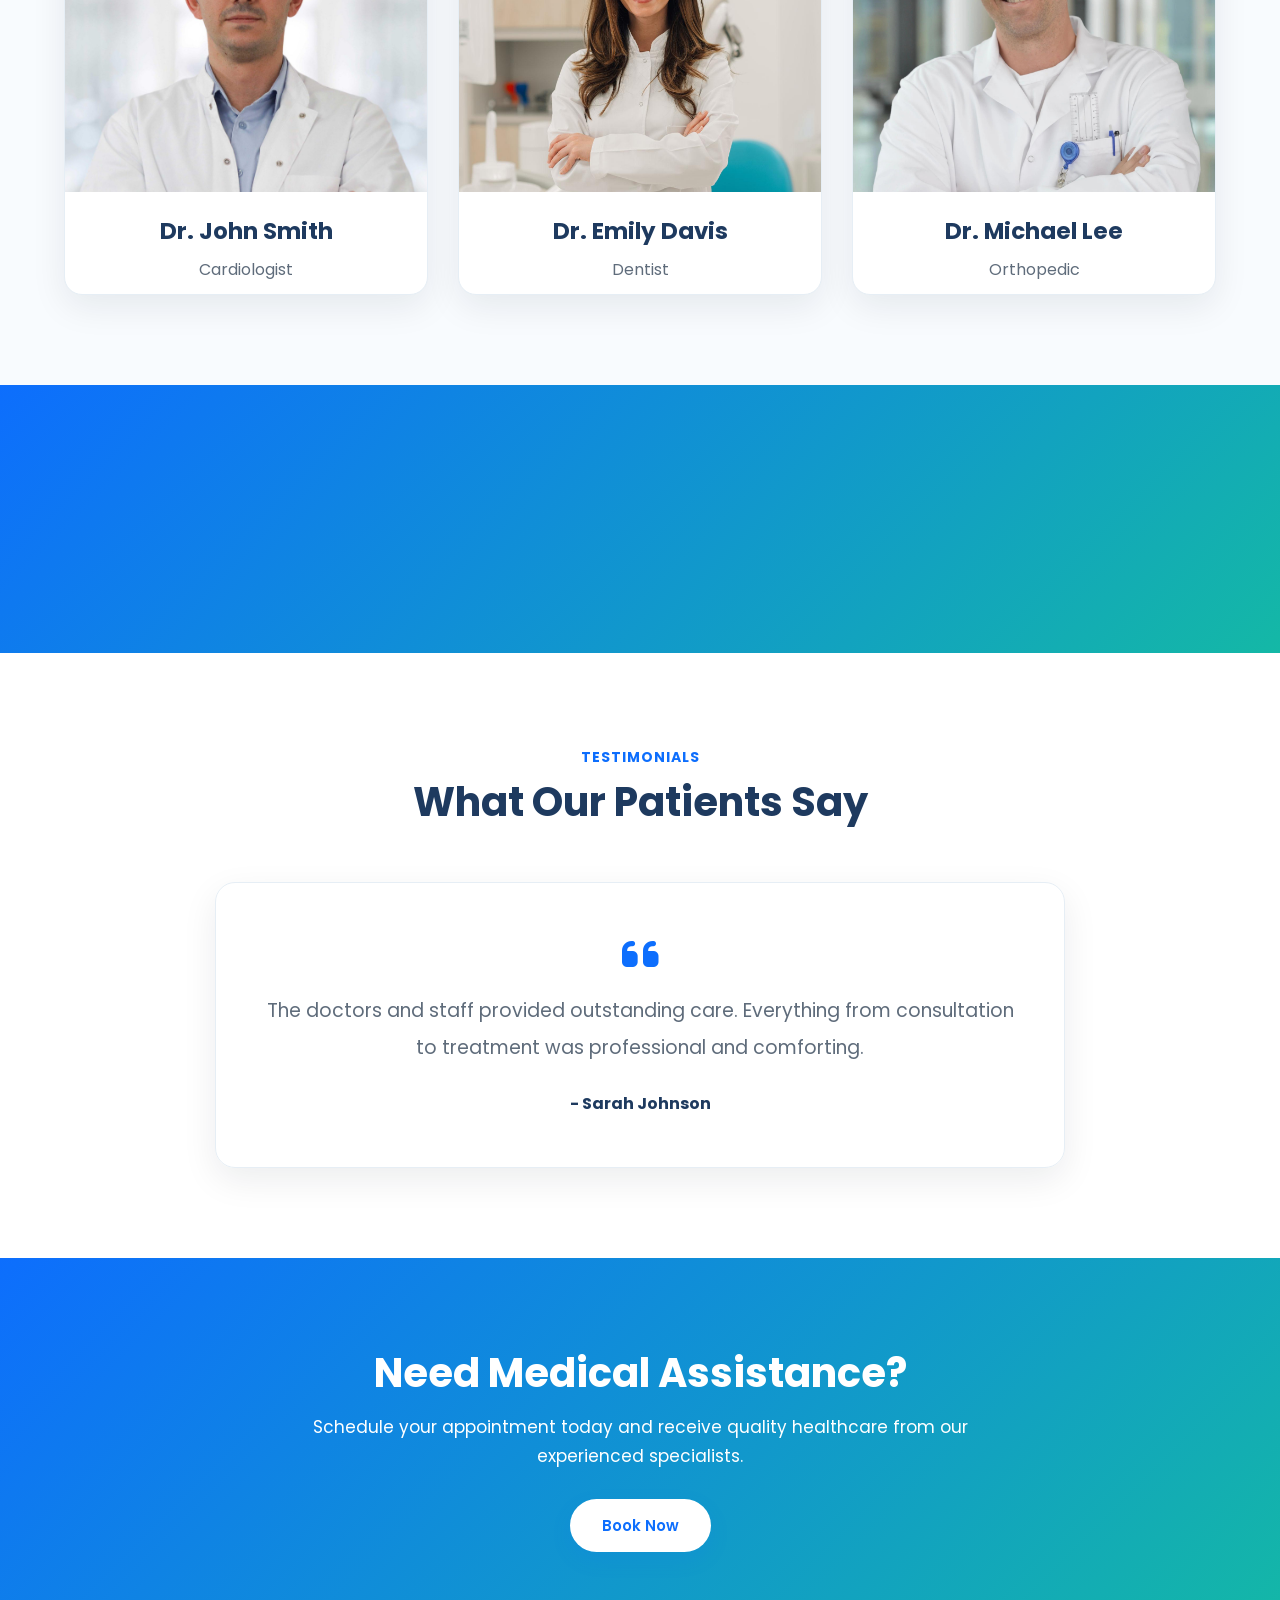
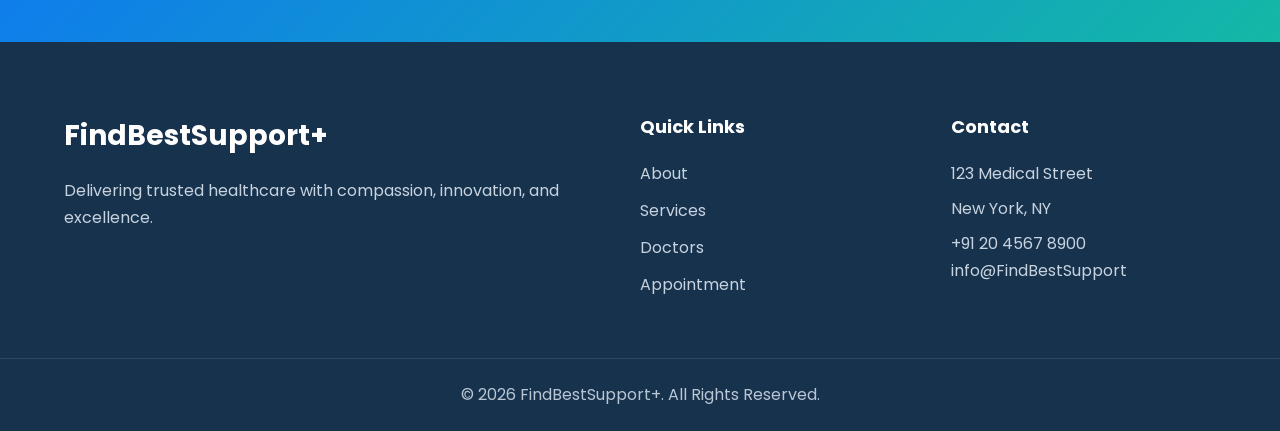
==== commit 29c6aef0: "Update index.html" ====
--- a/index.html
+++ b/index.html
@@ -1,4 +1,3 @@
-
 <!DOCTYPE html>
 <html lang="en">
 <head>
@@ -22,105 +21,35 @@
 
 <header class="header">
 
-<!-- Navbar start -->
-<div class="container-fluid fixed-top px-0">
-    <div class="container px-0">
-
-        <div class="topbar">
-            <div class="row align-items-center justify-content-center">
-
-                <div class="col-md-8">
-                    <div class="topbar-info d-flex flex-wrap">
-                    </div>
-                </div>
-
-                <div class="col-md-4">
-                    <div class="topbar-icon d-flex align-items-center justify-content-end">
-                    </div>
-                </div>
-
-            </div>
-        </div>
-
-        <nav class="navbar navbar-light bg-light navbar-expand-xl">
-
-            <!-- Logo -->
-            <a class="flex items-center gap-1 font-serif text-3xl" href="/">
-                <img
-                    title="FindBestSupport Healthcare Logo"
-                    alt="FindBestSupport Healthcare Logo"
-                    fetchpriority="high"
-                    width="285"
-                    height="80"
-                    decoding="async"
-                    class="h-12 md:h-16 w-auto"
-                    src="images/logo.png"
-                >
-            </a>
-
-            <!-- Mobile Menu Button -->
-            <button
-                class="navbar-toggler py-2 px-3 me-3"
-                type="button"
-                data-bs-toggle="collapse"
-                data-bs-target="#navbarCollapse"
-                aria-controls="navbarCollapse"
-                aria-expanded="false"
-                aria-label="Toggle navigation"
-            >
-                <span class="fa fa-bars text-primary"></span>
-            </button>
-
-            <!-- Navigation -->
-            <div class="collapse navbar-collapse bg-light" id="navbarCollapse">
-
-                <div class="navbar-nav ms-auto">
-
-                    <a href="/" class="nav-item nav-link active">
-                        Home
-                    </a>
-
-                    <a href="/about" class="nav-item nav-link">
-                        About
-                    </a>
-
-                    <a href="/services" class="nav-item nav-link">
-                        Services
-                    </a>
-
-                    <a href="/doctors" class="nav-item nav-link">
-                        Doctors
-                    </a>
-
-                    <a href="/appointment" class="nav-item nav-link">
-                        Appointment
-                    </a>
-
-                    <a href="/contact" class="nav-item nav-link">
-                        Contact
-                    </a>
-
-                </div>
-
-                <!-- Appointment Button -->
-                <div
-                    class="d-flex align-items-center flex-nowrap pt-xl-0"
-                    style="margin-left: 15px;"
-                >
-                    <a
-                        href="/appointment"
-                        class="btn-hover-bg btn btn-primary text-white py-2 px-4 me-3"
-                    >
-                        Book Appointment
-                    </a>
-                </div>
-
-            </div>
+    <div class="container">
+
+        <a href="index.html" class="logo">
+            <i class="fa-solid fa-heart-pulse"></i>
+            FindBestSupport+
+        </a>
+
+        <nav class="navbar">
+
+            <ul>
+
+                <li><a href="index.html" class="active">Home</a></li>
+                <li><a href="about.html">About</a></li>
+                <li><a href="services.html">Services</a></li>
+                <li><a href="doctors.html">Doctors</a></li>
+                <li><a href="appointment.html">Appointment</a></li>
+                <li><a href="contact.html">Contact</a></li>
+
+            </ul>
 
         </nav>
-    </div>
-</div>
-<!-- Navbar End -->
+
+        <a href="appointment.html" class="btn">Book Appointment</a>
+
+        <div class="menu-btn">
+            <i class="fas fa-bars"></i>
+        </div>
+
+    </div>
 
 </header>
 
@@ -148,11 +77,11 @@
 
             <div class="hero-buttons">
 
-                <a href="/appointment/" class="btn">
+                <a href="appointment.html" class="btn">
                     Book Appointment
                 </a>
 
-                <a href="/services/" class="btn btn-outline">
+                <a href="services.html" class="btn btn-outline">
                     Our Services
                 </a>
 
@@ -265,7 +194,7 @@
 
             </ul>
 
-            <a href="/about/" class="btn">
+            <a href="about.html" class="btn">
                 Learn More
             </a>
 
@@ -485,7 +414,7 @@
             Schedule your appointment today and receive quality healthcare from our experienced specialists.
         </p>
 
-        <a href="/appointment/" class="btn">
+        <a href="appointment.html" class="btn">
             Book Now
         </a>
 
@@ -516,13 +445,13 @@
 
             <ul>
 
-                <li><a href="/about/">About</a></li>
-
-                <li><a href="/services/">Services</a></li>
-
-                <li><a href="/doctors/">Doctors</a></li>
-
-                <li><a href="/appointment/">Appointment</a></li>
+                <li><a href="about.html">About</a></li>
+
+                <li><a href="services.html">Services</a></li>
+
+                <li><a href="doctors.html">Doctors</a></li>
+
+                <li><a href="appointment.html">Appointment</a></li>
 
             </ul>
 
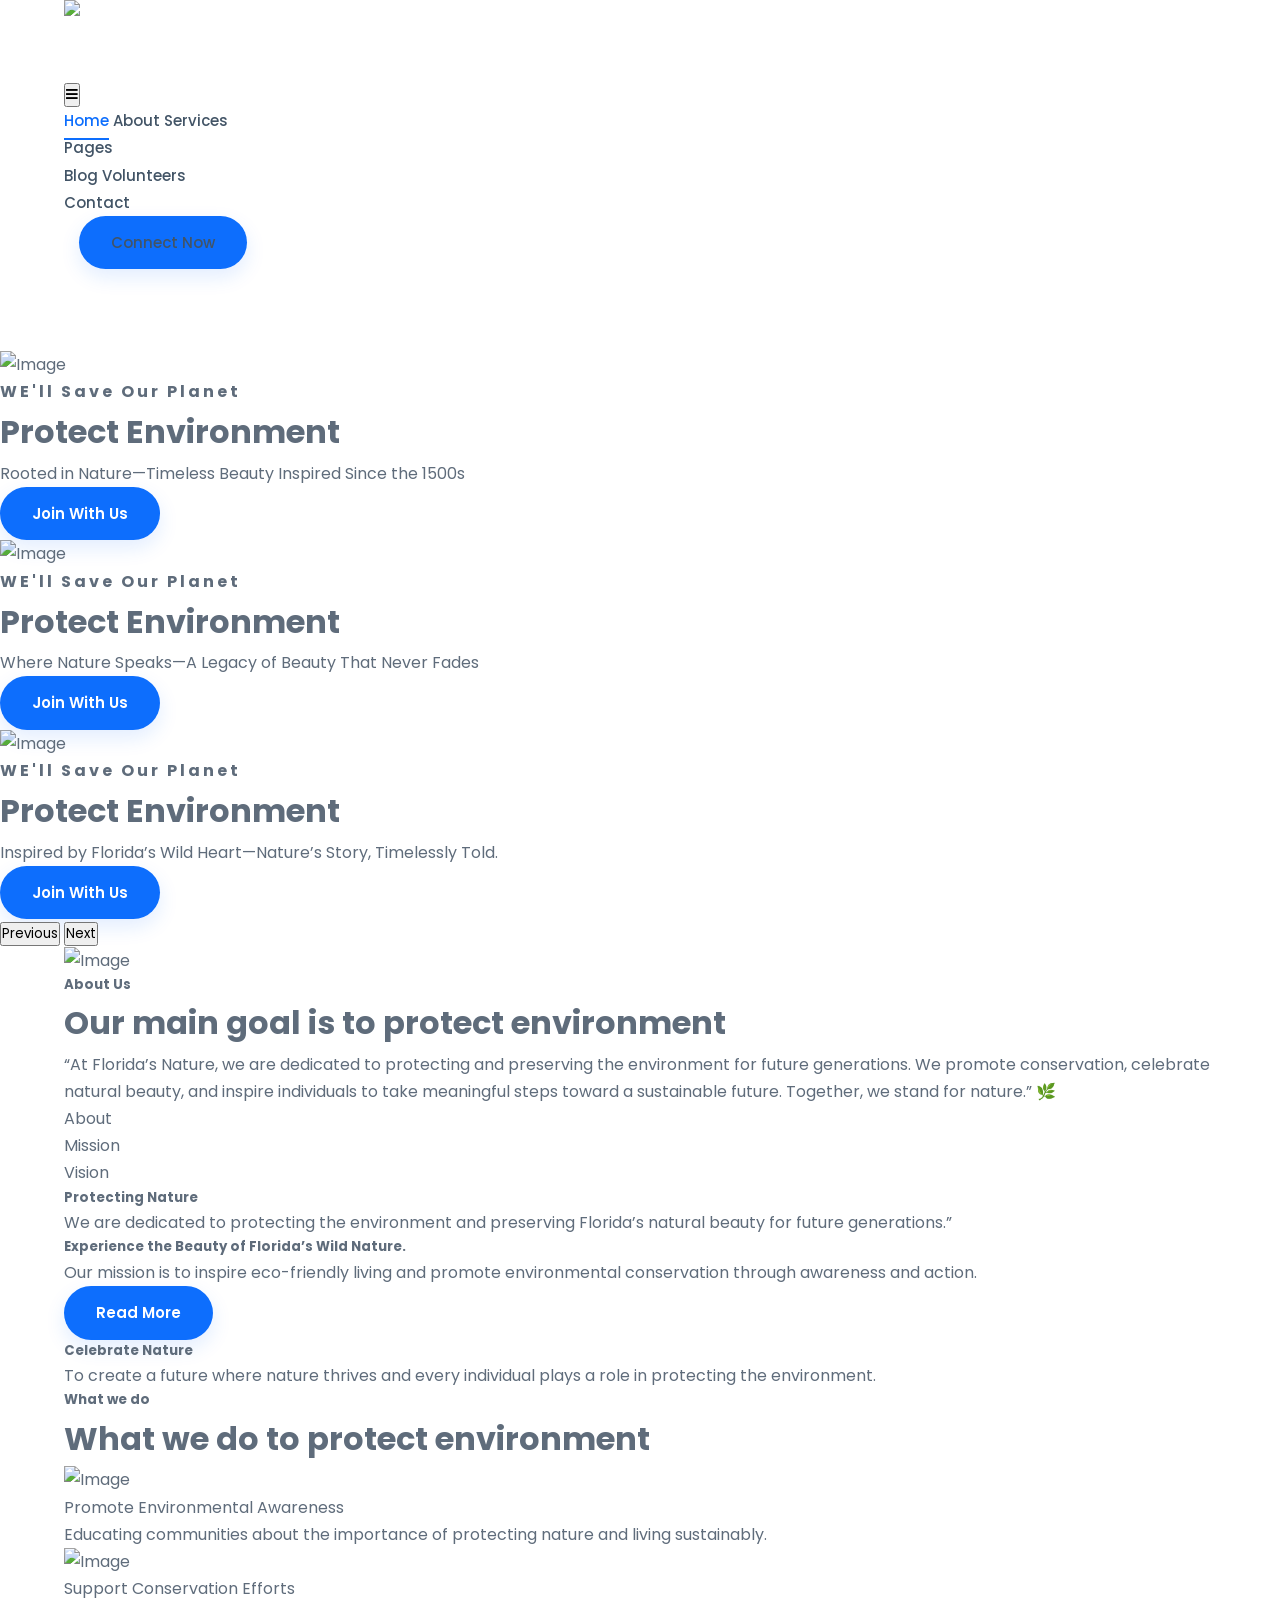
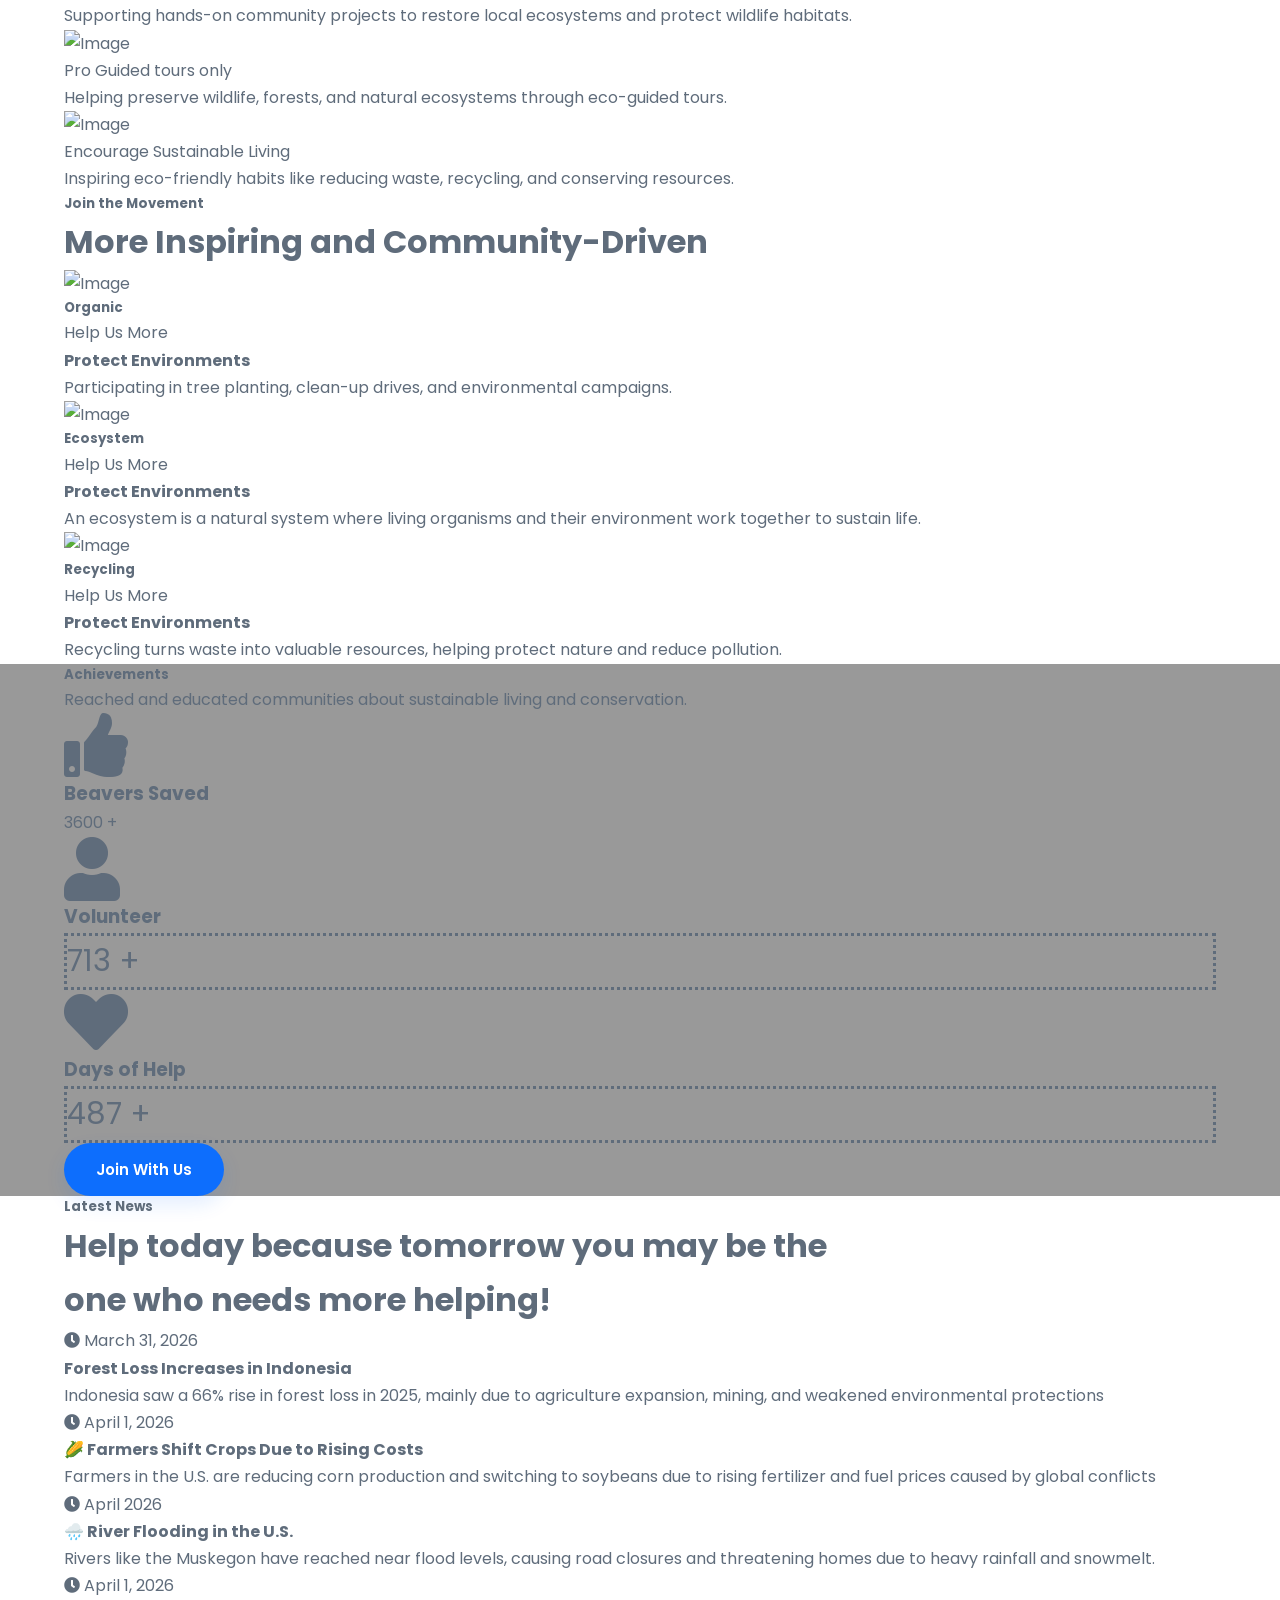
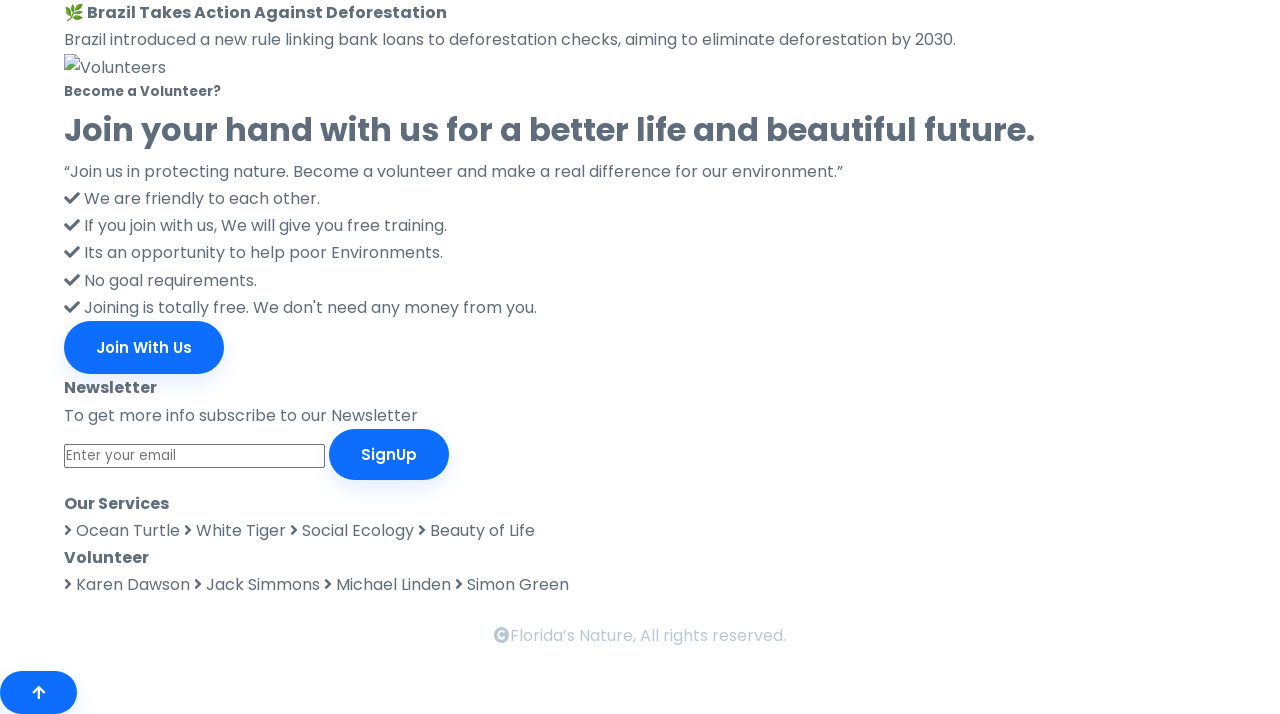
==== commit 80359ba1: "Update index.html" ====
--- a/index.html
+++ b/index.html
@@ -1,484 +1,553 @@
 <!DOCTYPE html>
 <html lang="en">
-<head>
-    <meta charset="UTF-8">
-    <meta name="viewport" content="width=device-width, initial-scale=1.0">
-    <title>HealthCare+ | Your Health, Our Priority</title>
-
-    <!-- Google Fonts -->
-    <link rel="preconnect" href="https://fonts.googleapis.com">
-    <link rel="preconnect" href="https://fonts.gstatic.com" crossorigin>
-    <link href="https://fonts.googleapis.com/css2?family=Poppins:wght@300;400;500;600;700&display=swap" rel="stylesheet">
-
-    <!-- Font Awesome -->
-    <link rel="stylesheet" href="https://cdnjs.cloudflare.com/ajax/libs/font-awesome/6.7.1/css/all.min.css">
-
-    <link rel="stylesheet" href="css/style.css">
-</head>
-<body>
-
-<!-- ================= HEADER ================= -->
-
-<header class="header">
-
-    <div class="container">
-
-        <a href="index.html" class="logo">
-            <i class="fa-solid fa-heart-pulse"></i>
-            FindBestSupport+
-        </a>
-
-        <nav class="navbar">
-
-            <ul>
-
-                <li><a href="index.html" class="active">Home</a></li>
-                <li><a href="about.html">About</a></li>
-                <li><a href="services.html">Services</a></li>
-                <li><a href="doctors.html">Doctors</a></li>
-                <li><a href="appointment.html">Appointment</a></li>
-                <li><a href="contact.html">Contact</a></li>
-
-            </ul>
-
-        </nav>
-
-        <a href="appointment.html" class="btn">Book Appointment</a>
-
-        <div class="menu-btn">
-            <i class="fas fa-bars"></i>
-        </div>
-
-    </div>
-
-</header>
-
-<!-- ================= HERO ================= -->
-
-<section class="hero">
-
-    <div class="container hero-grid">
-
-        <div class="hero-content">
-
-            <span class="tag">
-                Trusted Healthcare Since 2010
-            </span>
-
-            <h1>
-                Your Health Is Our Highest Priority
-            </h1>
-
-            <p>
-                Providing world-class healthcare with experienced doctors,
-                advanced medical technology, emergency services, and
-                compassionate patient care all under one roof.
-            </p>
-
-            <div class="hero-buttons">
-
-                <a href="appointment.html" class="btn">
-                    Book Appointment
-                </a>
-
-                <a href="services.html" class="btn btn-outline">
-                    Our Services
-                </a>
-
-            </div>
-
-        </div>
-
-        <div class="hero-image">
-
-            <img src="images/hero.jpg" alt="Healthcare">
-
-        </div>
-
-    </div>
-
-</section>
-
-<!-- ================= FEATURES ================= -->
-
-<section class="features">
-
-    <div class="container">
-
-        <div class="feature-card">
-
-            <i class="fa-solid fa-user-doctor"></i>
-
-            <h3>Expert Doctors</h3>
-
-            <p>
-                Experienced specialists dedicated to your health.
-            </p>
-
-        </div>
-
-        <div class="feature-card">
-
-            <i class="fa-solid fa-truck-medical"></i>
-
-            <h3>Emergency Care</h3>
-
-            <p>
-                24/7 emergency support with rapid response teams.
-            </p>
-
-        </div>
-
-        <div class="feature-card">
-
-            <i class="fa-solid fa-heart-circle-check"></i>
-
-            <h3>Quality Treatment</h3>
-
-            <p>
-                Modern medical equipment and personalized healthcare.
-            </p>
-
-        </div>
-
-        <div class="feature-card">
-
-            <i class="fa-solid fa-clock"></i>
-
-            <h3>24/7 Support</h3>
-
-            <p>
-                Always available whenever you need medical assistance.
-            </p>
-
-        </div>
-
-    </div>
-
-</section>
-
-<!-- ================= ABOUT ================= -->
-
-<section class="about-home">
-
-    <div class="container about-grid">
-
-        <div>
-
-            <img src="images/hospital.jpg" alt="Hospital">
-
-        </div>
-
-        <div>
-
-            <span class="section-tag">
-                About Us
-            </span>
-
-            <h2>
-                Caring For You Like Family
-            </h2>
-
-            <p>
-                Our hospital provides exceptional medical services with
-                state-of-the-art facilities, compassionate professionals,
-                and advanced treatments focused on patient wellness.
-            </p>
-
-            <ul class="check-list">
-
-                <li>✔ Certified Medical Specialists</li>
-                <li>✔ Advanced Diagnostic Equipment</li>
-                <li>✔ Affordable Healthcare Plans</li>
-                <li>✔ Patient-Centered Care</li>
-
-            </ul>
-
-            <a href="about.html" class="btn">
-                Learn More
-            </a>
-
-        </div>
-
-    </div>
-
-</section>
-
-<!-- ================= SERVICES ================= -->
-
-<section class="services-preview">
-
-    <div class="container">
-
-        <div class="section-title">
-
-            <span>Our Services</span>
-
-            <h2>Medical Services We Offer</h2>
-
-        </div>
-
-        <div class="service-grid">
-
-            <div class="service-card">
-
-                <i class="fa-solid fa-stethoscope"></i>
-
-                <h3>General Medicine</h3>
-
-                <p>
-                    Comprehensive health consultations and diagnosis.
-                </p>
-
-            </div>
-
-            <div class="service-card">
-
-                <i class="fa-solid fa-tooth"></i>
-
-                <h3>Dental Care</h3>
-
-                <p>
-                    Complete dental treatments with modern equipment.
-                </p>
-
-            </div>
-
-            <div class="service-card">
-
-                <i class="fa-solid fa-heart-pulse"></i>
-
-                <h3>Cardiology</h3>
-
-                <p>
-                    Advanced heart care by experienced specialists.
-                </p>
-
-            </div>
-
-            <div class="service-card">
-
-                <i class="fa-solid fa-baby"></i>
-
-                <h3>Pediatrics</h3>
-
-                <p>
-                    Dedicated healthcare services for children.
-                </p>
-
-            </div>
-
-        </div>
-
-    </div>
-
-</section>
-
-<!-- ================= DOCTORS ================= -->
-
-<section class="doctor-preview">
-
-    <div class="container">
-
-        <div class="section-title">
-
-            <span>Medical Team</span>
-
-            <h2>Meet Our Specialists</h2>
-
-        </div>
-
-        <div class="doctor-grid">
-
-            <div class="doctor-card">
-
-                <img src="images/doctor1.jpg" alt="Doctor">
-
-                <h3>Dr. John Smith</h3>
-
-                <p>Cardiologist</p>
-
-            </div>
-
-            <div class="doctor-card">
-
-                <img src="images/doctor2.jpg" alt="Doctor">
-
-                <h3>Dr. Emily Davis</h3>
-
-                <p>Dentist</p>
-
-            </div>
-
-            <div class="doctor-card">
-
-                <img src="images/doctor3.jpg" alt="Doctor">
-
-                <h3>Dr. Michael Lee</h3>
-
-                <p>Orthopedic</p>
-
-            </div>
-
-        </div>
-
-    </div>
-
-</section>
-
-<!-- ================= COUNTER ================= -->
-
-<section class="stats">
-
-    <div class="container">
-
-        <div class="stat-box">
-
-            <h2>15+</h2>
-
-            <p>Years Experience</p>
-
-        </div>
-
-        <div class="stat-box">
-
-            <h2>80+</h2>
-
-            <p>Doctors</p>
-
-        </div>
-
-        <div class="stat-box">
-
-            <h2>50K+</h2>
-
-            <p>Happy Patients</p>
-
-        </div>
-
-        <div class="stat-box">
-
-            <h2>24/7</h2>
-
-            <p>Emergency Care</p>
-
-        </div>
-
-    </div>
-
-</section>
-
-<!-- ================= TESTIMONIAL ================= -->
-
-<section class="testimonial">
-
-    <div class="container">
-
-        <div class="section-title">
-
-            <span>Testimonials</span>
-
-            <h2>What Our Patients Say</h2>
-
-        </div>
-
-        <div class="testimonial-box">
-
-            <i class="fas fa-quote-left"></i>
-
-            <p>
-                The doctors and staff provided outstanding care.
-                Everything from consultation to treatment was
-                professional and comforting.
-            </p>
-
-            <h4>- Sarah Johnson</h4>
-
-        </div>
-
-    </div>
-
-</section>
-
-<!-- ================= CTA ================= -->
-
-<section class="cta">
-
-    <div class="container">
-
-        <h2>
-            Need Medical Assistance?
-        </h2>
-
-        <p>
-            Schedule your appointment today and receive quality healthcare from our experienced specialists.
-        </p>
-
-        <a href="appointment.html" class="btn">
-            Book Now
-        </a>
-
-    </div>
-
-</section>
-
-<!-- ================= FOOTER ================= -->
-
-<footer>
-
-    <div class="container footer-grid">
-
-        <div>
-
-            <h3>FindBestSupport+</h3>
-
-            <p>
-                Delivering trusted healthcare with compassion,
-                innovation, and excellence.
-            </p>
-
-        </div>
-
-        <div>
-
-            <h4>Quick Links</h4>
-
-            <ul>
-
-                <li><a href="about.html">About</a></li>
-
-                <li><a href="services.html">Services</a></li>
-
-                <li><a href="doctors.html">Doctors</a></li>
-
-                <li><a href="appointment.html">Appointment</a></li>
-
-            </ul>
-
-        </div>
-
-        <div>
-
-            <h4>Contact</h4>
-
-            <p>123 Medical Street</p>
-            <p>New York, NY</p>
-            <a href="tel:+912045678900">+91 20 4567 8900</a>
-            <p>info@FindBestSupport</p>
-
-        </div>
-
-    </div>
-
-    <div class="copyright">
-
-        © 2026 FindBestSupport+. All Rights Reserved.
-
-    </div>
-
-</footer>
-
-<script src="js/script.js"></script>
-
-</body>
+
+    <head>
+        <meta charset="utf-8">
+        <title>Florida’s Nature</title>
+        <meta content="width=device-width, initial-scale=1.0" name="viewport">
+        <meta content="" name="keywords">
+        <meta content="" name="description">
+
+        <!-- Google Web Fonts -->
+        <link rel="preconnect" href="https://fonts.googleapis.com">
+        <link rel="preconnect" href="https://fonts.gstatic.com" crossorigin>
+        <link href="https://fonts.googleapis.com/css2?family=Jost:wght@500;600&family=Roboto&display=swap" rel="stylesheet"> 
+
+        <!-- Icon Font Stylesheet -->
+        <link rel="stylesheet" href="https://use.fontawesome.com/releases/v5.15.4/css/all.css"/>
+        <link href="https://cdn.jsdelivr.net/npm/bootstrap-icons@1.4.1/font/bootstrap-icons.css" rel="stylesheet">
+
+        <!-- Libraries Stylesheet -->
+        <link href="/lib/owlcarousel/assets/owl.carousel.min.css" rel="stylesheet">
+        <link href="/lib/lightbox/css/lightbox.min.css" rel="stylesheet">
+
+        <!-- Customized Bootstrap Stylesheet -->
+        <link href="/css/bootstrap.min.css" rel="stylesheet">
+
+        <!-- Template Stylesheet -->
+        <link href="/css/style.css" rel="stylesheet">
+    </head>
+
+    <body>
+
+        <!-- Spinner Start -->
+        <div id="spinner" class="show w-100 vh-100 bg-white position-fixed translate-middle top-50 start-50 d-flex align-items-center justify-content-center">
+            <div class="spinner-grow text-primary" role="status"></div>
+        </div>
+        <!-- Spinner End -->
+
+        <!-- Navbar start -->
+        <div class="container-fluid fixed-top px-0">
+            <div class="container px-0">
+                <div class="topbar">
+                    <div class="row align-items-center justify-content-center">
+                        <div class="col-md-8">
+                            <div class="topbar-info d-flex flex-wrap"></div>
+                        </div>
+                        <div class="col-md-4">
+                            <div class="topbar-icon d-flex align-items-center justify-content-end"></div>
+                        </div>
+                    </div>
+                </div>
+                <nav class="navbar navbar-light bg-light navbar-expand-xl">
+                    <a class="flex items-center gap-1 font-serif text-3xl" href="/">
+                        <img title="Floridas Funny Logo" alt="logo" fetchpriority="high" width="285" height="80" decoding="async" data-nimg="1" class="h-12 md:h-16 w-auto" style="color:transparent" src="https://mcusercontent.com/27123c0891b06ef3698794783/images/8a4e0bff-a9b2-2b4d-841d-951094f688a4.png">
+                    </a>
+                    <button class="navbar-toggler py-2 px-3 me-3" type="button" data-bs-toggle="collapse" data-bs-target="#navbarCollapse">
+                        <span class="fa fa-bars text-primary"></span>
+                    </button>
+                    <div class="collapse navbar-collapse bg-light" id="navbarCollapse">
+                        <div class="navbar-nav ms-auto">
+                            <a href="/" class="nav-item nav-link active">Home</a>
+                            <a href="/about" class="nav-item nav-link">About</a>
+                            <a href="/service" class="nav-item nav-link">Services</a>
+                            <div class="nav-item dropdown">
+                                <a href="#" class="nav-link dropdown-toggle" data-bs-toggle="dropdown">Pages</a>
+                                <div class="dropdown-menu m-0 bg-secondary rounded-0">
+                                    <a href="/blog" class="dropdown-item">Blog</a>
+                                    <a href="/volunteer" class="dropdown-item">Volunteers</a>
+                                </div>
+                            </div>
+                            <a href="/contact" class="nav-item nav-link">Contact</a>
+                        </div>
+                        <div class="d-flex align-items-center flex-nowrap pt-xl-0" style="margin-left: 15px;">
+                            <a href="/contact#contact" class="btn-hover-bg btn btn-primary text-white py-2 px-4 me-3">Connect Now</a>
+                        </div>
+                    </div>
+                </nav>
+            </div>
+        </div>
+        <!-- Navbar End -->
+
+        <!-- Carousel Start -->
+        <div class="container-fluid carousel-header vh-100 px-0">
+            <div id="carouselId" class="carousel slide" data-bs-ride="carousel">
+                <ol class="carousel-indicators">
+                    <li data-bs-target="#carouselId" data-bs-slide-to="0" class="active"></li>
+                    <li data-bs-target="#carouselId" data-bs-slide-to="1"></li>
+                    <li data-bs-target="#carouselId" data-bs-slide-to="2"></li>
+                </ol>
+                <div class="carousel-inner" role="listbox">
+                    <div class="carousel-item active">
+                        <img src="/img/carousel-1.jpg" class="img-fluid" alt="Image">
+                        <div class="carousel-caption">
+                            <div class="p-3" style="max-width: 900px;">
+                                <h4 class="text-white text-uppercase fw-bold mb-4" style="letter-spacing: 3px;">WE'll Save Our Planet</h4>
+                                <h1 class="display-1 text-capitalize text-white mb-4">Protect Environment</h1>
+                                <p class="mb-5 fs-5">Rooted in Nature—Timeless Beauty Inspired Since the 1500s</p>
+                                <div class="d-flex align-items-center justify-content-center">
+                                    <a class="btn-hover-bg btn btn-primary text-white py-3 px-5" href="/contact#contact">Join With Us</a>
+                                </div>
+                            </div>
+                        </div>
+                    </div>
+                    <div class="carousel-item">
+                        <img src="/img/carousel-2.jpg" class="img-fluid" alt="Image">
+                        <div class="carousel-caption">
+                            <div class="p-3" style="max-width: 900px;">
+                                <h4 class="text-white text-uppercase fw-bold mb-4" style="letter-spacing: 3px;">WE'll Save Our Planet</h4>
+                                <h1 class="display-1 text-capitalize text-white mb-4">Protect Environment</h1>
+                                <p class="mb-5 fs-5">Where Nature Speaks—A Legacy of Beauty That Never Fades</p>
+                                <div class="d-flex align-items-center justify-content-center">
+                                    <a class="btn-hover-bg btn btn-primary text-white py-3 px-5" href="/contact#contact">Join With Us</a>
+                                </div>
+                            </div>
+                        </div>
+                    </div>
+                    <div class="carousel-item">
+                        <img src="/img/carousel-3.jpg" class="img-fluid" alt="Image">
+                        <div class="carousel-caption">
+                            <div class="p-3" style="max-width: 900px;">
+                                <h4 class="text-white text-uppercase fw-bold mb-4" style="letter-spacing: 3px;">WE'll Save Our Planet</h4>
+                                <h1 class="display-1 text-capitalize text-white mb-4">Protect Environment</h1>
+                                <p class="mb-5 fs-5">Inspired by Florida’s Wild Heart—Nature’s Story, Timelessly Told.</p>
+                                <div class="d-flex align-items-center justify-content-center">
+                                    <a class="btn-hover-bg btn btn-primary text-white py-3 px-5" href="/contact#contact">Join With Us</a>
+                                </div>
+                            </div>
+                        </div>
+                    </div>
+                </div>
+                <button class="carousel-control-prev" type="button" data-bs-target="#carouselId" data-bs-slide="prev">
+                    <span class="carousel-control-prev-icon" aria-hidden="true"></span>
+                    <span class="visually-hidden">Previous</span>
+                </button>
+                <button class="carousel-control-next" type="button" data-bs-target="#carouselId" data-bs-slide="next">
+                    <span class="carousel-control-next-icon" aria-hidden="true"></span>
+                    <span class="visually-hidden">Next</span>
+                </button>
+            </div>
+        </div>
+        <!-- Carousel End -->
+
+        <!-- About Start -->
+        <div class="container-fluid about py-5">
+            <div class="container py-5">
+                <div class="row g-5">
+                    <div class="col-xl-5">
+                        <div class="h-100">
+                            <img src="/img/about-1.jpg" class="img-fluid w-100 h-100" alt="Image">
+                        </div>
+                    </div>
+                    <div class="col-xl-7">
+                        <h5 class="text-uppercase text-primary">About Us</h5>
+                        <h1 class="mb-4">Our main goal is to protect environment</h1>
+                        <p class="fs-5 mb-4">“At Florida’s Nature, we are dedicated to protecting and preserving the environment for future generations. We promote conservation, celebrate natural beauty, and inspire individuals to take meaningful steps toward a sustainable future. Together, we stand for nature.” 🌿</p>
+                        <div class="tab-class bg-secondary p-4">
+                            <ul class="nav d-flex mb-2">
+                                <li class="nav-item mb-3">
+                                    <a class="d-flex py-2 text-center bg-white active" data-bs-toggle="pill" href="#tab-1">
+                                        <span class="text-dark" style="width: 150px;">About</span>
+                                    </a>
+                                </li>
+                                <li class="nav-item mb-3">
+                                    <a class="d-flex py-2 mx-3 text-center bg-white" data-bs-toggle="pill" href="#tab-2">
+                                        <span class="text-dark" style="width: 150px;">Mission</span>
+                                    </a>
+                                </li>
+                                <li class="nav-item mb-3">
+                                    <a class="d-flex py-2 text-center bg-white" data-bs-toggle="pill" href="#tab-3">
+                                        <span class="text-dark" style="width: 150px;">Vision</span>
+                                    </a>
+                                </li>
+                            </ul>
+                            <div class="tab-content">
+                                <div id="tab-1" class="tab-pane fade show p-0 active">
+                                    <div class="row">
+                                        <div class="col-12">
+                                            <div class="d-flex">
+                                                <div class="text-start my-auto">
+                                                    <h5 class="text-uppercase mb-3">Protecting Nature</h5>
+                                                    <p class="mb-4">We are dedicated to protecting the environment and preserving Florida’s natural beauty for future generations.”</p>
+                                                </div>
+                                            </div>
+                                        </div>
+                                    </div>
+                                </div>
+                                <div id="tab-2" class="tab-pane fade show p-0">
+                                    <div class="row">
+                                        <div class="col-12">
+                                            <div class="d-flex">
+                                                <div class="text-start my-auto">
+                                                    <h5 class="text-uppercase mb-3">Experience the Beauty of Florida’s Wild Nature.</h5>
+                                                    <p class="mb-4">Our mission is to inspire eco-friendly living and promote environmental conservation through awareness and action.</p>
+                                                    <div class="d-flex align-items-center justify-content-start">
+                                                        <a class="btn-hover-bg btn btn-primary text-white py-2 px-4" href="/about">Read More</a>
+                                                    </div>
+                                                </div>
+                                            </div>
+                                        </div>
+                                    </div>
+                                </div>
+                                <div id="tab-3" class="tab-pane fade show p-0">
+                                    <div class="row">
+                                        <div class="col-12">
+                                            <div class="d-flex">
+                                                <div class="text-start my-auto">
+                                                    <h5 class="text-uppercase mb-3">Celebrate Nature</h5>
+                                                    <p class="mb-4">To create a future where nature thrives and every individual plays a role in protecting the environment.</p>
+                                                </div>
+                                            </div>
+                                        </div>
+                                    </div>
+                                </div>
+                            </div>
+                        </div>
+                    </div>
+                </div>
+            </div>
+        </div>
+        <!-- About End -->
+
+        <!-- Services Start -->
+        <div class="container-fluid service py-5 bg-light">
+            <div class="container py-5">
+                <div class="text-center mx-auto pb-5" style="max-width: 800px;">
+                    <h5 class="text-uppercase text-primary">What we do</h5>
+                    <h1 class="mb-0">What we do to protect environment</h1>
+                </div>
+                <div class="row g-4">
+                    <div class="col-md-6 col-lg-6 col-xl-3">
+                        <div class="service-item">
+                            <img src="/img/service-1.jpg" class="img-fluid w-100" alt="Image">
+                            <div class="service-link">
+                                <a href="/service" class="h4 mb-0">Promote Environmental Awareness</a>
+                            </div>
+                        </div>
+                        <p class="my-4">Educating communities about the importance of protecting nature and living sustainably.</p>
+                    </div>
+                    <div class="col-md-6 col-lg-6 col-xl-3">
+                        <div class="service-item">
+                            <img src="/img/service-2.jpg" class="img-fluid w-100" alt="Image">
+                            <div class="service-link">
+                                <a href="/service" class="h4 mb-0">Support Conservation Efforts</a>
+                            </div>
+                        </div>
+                        <p class="my-4">Supporting hands-on community projects to restore local ecosystems and protect wildlife habitats.</p>
+                    </div>
+                    <div class="col-md-6 col-lg-6 col-xl-3">
+                        <div class="service-item">
+                            <img src="/img/service-3.jpg" class="img-fluid w-100" alt="Image">
+                            <div class="service-link">
+                                <a href="/service" class="h4 mb-0">Pro Guided tours only</a>
+                            </div>
+                        </div>
+                        <p class="my-4">Helping preserve wildlife, forests, and natural ecosystems through eco-guided tours.</p>
+                    </div>
+                    <div class="col-md-6 col-lg-6 col-xl-3">
+                        <div class="service-item">
+                            <img src="/img/service-4.jpg" class="img-fluid w-100" alt="Image">
+                            <div class="service-link">
+                                <a href="/service" class="h4 mb-0">Encourage Sustainable Living</a>
+                            </div>
+                        </div>
+                        <p class="my-4">Inspiring eco-friendly habits like reducing waste, recycling, and conserving resources.</p>
+                    </div>
+                </div>
+            </div>
+        </div>
+        <!-- Services End -->
+
+        <!-- Donation Start -->
+        <div class="container-fluid donation py-5">
+            <div class="container py-5">
+                <div class="text-center mx-auto pb-5" style="max-width: 800px;">
+                    <h5 class="text-uppercase text-primary">Join the Movement</h5>
+                    <h1 class="mb-0">More Inspiring and Community-Driven</h1>
+                </div>
+                <div class="row g-4">
+                    <div class="col-lg-4">
+                        <div class="donation-item">
+                            <img src="/img/donation-1.jpg" class="img-fluid w-100" alt="Image">
+                            <div class="donation-content d-flex flex-column">
+                                <h5 class="text-uppercase text-primary mb-4">Organic</h5>
+                                <a href="/volunteer" class="btn-hover-color display-6 text-white">Help Us More</a>
+                                <h4 class="text-white mb-4">Protect Environments</h4>
+                                <p class="text-white mb-4">Participating in tree planting, clean-up drives, and environmental campaigns.</p>
+                            </div>
+                        </div>
+                    </div>
+                    <div class="col-lg-4">
+                        <div class="donation-item">
+                            <img src="/img/service-2.jpg" class="img-fluid w-100" alt="Image">
+                            <div class="donation-content d-flex flex-column">
+                                <h5 class="text-uppercase text-primary mb-4">Ecosystem</h5>
+                                <a href="/volunteer" class="btn-hover-color display-6 text-white">Help Us More</a>
+                                <h4 class="text-white mb-4">Protect Environments</h4>
+                                <p class="text-white mb-4">An ecosystem is a natural system where living organisms and their environment work together to sustain life.</p>
+                            </div>
+                        </div>
+                    </div>
+                    <div class="col-lg-4">
+                        <div class="donation-item">
+                            <img src="/img/donation-3.jpg" class="img-fluid w-100" alt="Image">
+                            <div class="donation-content d-flex flex-column">
+                                <h5 class="text-uppercase text-primary mb-4">Recycling</h5>
+                                <a href="/volunteer" class="btn-hover-color display-6 text-white">Help Us More</a>
+                                <h4 class="text-white mb-4">Protect Environments</h4>
+                                <p class="text-white mb-4">Recycling turns waste into valuable resources, helping protect nature and reduce pollution.</p>
+                            </div>
+                        </div>
+                    </div>
+                </div>
+            </div>
+        </div>
+        <!-- Donation End -->
+
+        <!-- Counter Start -->
+        <div class="container-fluid counter py-5" style="background: linear-gradient(rgba(0, 0, 0, .4), rgba(0, 0, 0, 0.4)), url(/img/volunteers-bg.jpg) center center; background-size: cover;">
+            <div class="container py-5">
+                <div class="text-center mx-auto pb-5" style="max-width: 800px;">
+                    <h5 class="text-uppercase text-primary">Achievements</h5>
+                    <p class="text-white mb-0">Reached and educated communities about sustainable living and conservation.</p>
+                </div>
+                <div class="row g-4">
+                    <div class="col-md-6 col-lg-6 col-xl-4">
+                        <div class="counter-item text-center border p-5">
+                            <i class="fas fa-thumbs-up fa-4x text-white"></i>
+                            <h3 class="text-white my-4">Beavers Saved</h3>
+                            <div class="counter-counting">
+                                <span class="text-primary fs-2 fw-bold" data-toggle="counter-up">3600</span>
+                                <span class="h1 fw-bold text-primary">+</span>
+                            </div>
+                        </div>
+                    </div>
+                    <div class="col-md-6 col-lg-6 col-xl-4">
+                        <div class="counter-item text-center border p-5">
+                            <i class="fas fa-user fa-4x text-white"></i>
+                            <h3 class="text-white my-4">Volunteer</h3>
+                            <div class="counter-counting text-center border-white w-100" style="border-style: dotted; font-size: 30px;">
+                                <span class="text-primary fs-2 fw-bold" data-toggle="counter-up">713</span>
+                                <span class="h1 fw-bold text-primary">+</span>
+                            </div>
+                        </div>
+                    </div>
+                    <div class="col-md-6 col-lg-6 col-xl-4">
+                        <div class="counter-item text-center border p-5">
+                            <i class="fas fa-heart fa-4x text-white"></i>
+                            <h3 class="text-white my-4">Days of Help</h3>
+                            <div class="counter-counting text-center border-white w-100" style="border-style: dotted; font-size: 30px;">
+                                <span class="text-primary fs-2 fw-bold" data-toggle="counter-up">487</span>
+                                <span class="h1 fw-bold text-primary">+</span>
+                            </div>
+                        </div>
+                    </div>
+                    <div class="col-12">
+                        <div class="d-flex align-items-center justify-content-center">
+                            <a class="btn-hover-bg btn btn-primary text-white py-2 px-4" href="/contact#contact">Join With Us</a>
+                        </div>
+                    </div>
+                </div>
+            </div>
+        </div>
+        <!-- Counter End -->
+
+        <!-- Blog Start -->
+        <div class="container-fluid blog py-5 mb-5">
+            <div class="container py-5">
+                <div class="text-center mx-auto pb-5" style="max-width: 800px;">
+                    <h5 class="text-uppercase text-primary">Latest News</h5>
+                    <h1 class="mb-0">Help today because tomorrow you may be the one who needs more helping!</h1>
+                </div>
+                <div class="row g-4">
+                    <div class="col-lg-6 col-xl-3">
+                        <div class="blog-item">
+                            <div class="blog-img">
+                                <img src="/img/blog-1.jpg" class="img-fluid w-100" alt="">
+                                <div class="blog-info">
+                                    <span><i class="fa fa-clock"></i> March 31, 2026</span>
+                                </div>
+                            </div>
+                            <div class="text-dark border p-4">
+                                <h4 class="mb-4">Forest Loss Increases in Indonesia</h4>
+                                <p class="mb-4">Indonesia saw a 66% rise in forest loss in 2025, mainly due to agriculture expansion, mining, and weakened environmental protections</p>
+                            </div>
+                        </div>
+                    </div>
+                    <div class="col-lg-6 col-xl-3">
+                        <div class="blog-item">
+                            <div class="blog-img">
+                                <img src="/img/blog-2.jpg" class="img-fluid w-100" alt="">
+                                <div class="blog-info">
+                                    <span><i class="fa fa-clock"></i> April 1, 2026</span>
+                                </div>
+                            </div>
+                            <div class="text-dark border p-4">
+                                <h4 class="mb-4">🌽 Farmers Shift Crops Due to Rising Costs</h4>
+                                <p class="mb-4">Farmers in the U.S. are reducing corn production and switching to soybeans due to rising fertilizer and fuel prices caused by global conflicts</p>
+                            </div>
+                        </div>
+                    </div>
+                    <div class="col-lg-6 col-xl-3">
+                        <div class="blog-item">
+                            <div class="blog-img">
+                                <img src="/img/blog-3.jpg" class="img-fluid w-100" alt="">
+                                <div class="blog-info">
+                                    <span><i class="fa fa-clock"></i> April 2026</span>
+                                </div>
+                            </div>
+                            <div class="text-dark border p-4">
+                                <h4 class="mb-4">🌧️ River Flooding in the U.S.</h4>
+                                <p class="mb-4">Rivers like the Muskegon have reached near flood levels, causing road closures and threatening homes due to heavy rainfall and snowmelt.</p>
+                            </div>
+                        </div>
+                    </div>
+                    <div class="col-lg-6 col-xl-3">
+                        <div class="blog-item">
+                            <div class="blog-img">
+                                <img src="/img/blog-4.jpg" class="img-fluid w-100" alt="">
+                                <div class="blog-info">
+                                    <span><i class="fa fa-clock"></i> April 1, 2026</span>
+                                </div>
+                            </div>
+                            <div class="text-dark border p-4">
+                                <h4 class="mb-4">🌿 Brazil Takes Action Against Deforestation</h4>
+                                <p class="mb-4">Brazil introduced a new rule linking bank loans to deforestation checks, aiming to eliminate deforestation by 2030.</p>
+                            </div>
+                        </div>
+                    </div>
+                </div>
+            </div>
+        </div>
+        <!-- Blog End -->
+
+        <!-- Volunteers Start -->
+        <div class="container-fluid volunteer py-5 mt-5">
+            <div class="container py-5">
+                <div class="row g-5">
+                    <div class="col-lg-5">
+                        <img src="/img/volunteers-bg.jpg" class="img-fluid w-100 rounded" alt="Volunteers">
+                    </div>
+                    <div class="col-lg-7">
+                        <h5 class="text-uppercase text-primary">Become a Volunteer?</h5>
+                        <h1 class="mb-4">Join your hand with us for a better life and beautiful future.</h1>
+                        <p class="mb-4">“Join us in protecting nature. Become a volunteer and make a real difference for our environment.”</p>
+                        <p class="text-dark"><i class="fa fa-check text-primary me-2"></i> We are friendly to each other.</p>
+                        <p class="text-dark"><i class="fa fa-check text-primary me-2"></i> If you join with us, We will give you free training.</p>
+                        <p class="text-dark"><i class="fa fa-check text-primary me-2"></i> Its an opportunity to help poor Environments.</p>
+                        <p class="text-dark"><i class="fa fa-check text-primary me-2"></i> No goal requirements.</p>
+                        <p class="text-dark mb-5"><i class="fa fa-check text-primary me-2"></i> Joining is totally free. We don't need any money from you.</p>
+                        <a class="btn-hover-bg btn btn-primary text-white py-2 px-4" href="/contact#contact">Join With Us</a>
+                    </div>
+                </div>
+            </div>
+        </div>
+        <!-- Volunteers End -->
+
+        <!-- Footer Start -->
+        <div class="container-fluid footer bg-dark text-body py-5">
+            <div class="container py-5">
+                <div class="row g-5">
+
+                    <!-- Newsletter -->
+                    <div class="col-md-6 col-lg-6 col-xl-4">
+                        <div class="footer-item">
+                            <h4 class="mb-4 text-white">Newsletter</h4>
+                            <p class="mb-4 text-white-50">To get more info subscribe to our Newsletter</p>
+                            
+                            <div class="position-relative mx-auto">
+                                <input id="emailInput" class="form-control border-0 bg-secondary w-100 py-3 ps-4 pe-5" type="text" placeholder="Enter your email">
+                                
+                                <button type="button" onclick="subscribeUser()" class="btn-hover-bg btn btn-primary position-absolute top-0 end-0 py-2 mt-2 me-2">
+                                    SignUp
+                                </button>
+                            </div>
+
+                            <!-- Message -->
+                            <p id="message" style="margin-top:10px;"></p>
+                        </div>
+                    </div>
+
+                    <!-- Services -->
+                    <div class="col-md-6 col-lg-6 col-xl-4">
+                        <div class="footer-item d-flex flex-column">
+                            <h4 class="mb-4 text-white">Our Services</h4>
+                            <a href="/service"><i class="fas fa-angle-right me-2"></i> Ocean Turtle</a>
+                            <a href="/service"><i class="fas fa-angle-right me-2"></i> White Tiger</a>
+                            <a href="/service"><i class="fas fa-angle-right me-2"></i> Social Ecology</a>
+                            <a href="/service"><i class="fas fa-angle-right me-2"></i> Beauty of Life</a>
+                        </div>
+                    </div>
+
+                    <!-- Volunteer -->
+                    <div class="col-md-6 col-lg-6 col-xl-4">
+                        <div class="footer-item d-flex flex-column">
+                            <h4 class="mb-4 text-white">Volunteer</h4>
+                            <a href="/volunteer"><i class="fas fa-angle-right me-2"></i> Karen Dawson</a>
+                            <a href="/volunteer"><i class="fas fa-angle-right me-2"></i> Jack Simmons</a>
+                            <a href="/volunteer"><i class="fas fa-angle-right me-2"></i> Michael Linden</a>
+                            <a href="/volunteer"><i class="fas fa-angle-right me-2"></i> Simon Green</a>
+                        </div>
+                    </div>
+
+                </div>
+            </div>
+        </div>
+        <!-- Footer End -->
+
+        <!-- Copyright Start -->
+        <div class="container-fluid copyright py-4 bg-dark border-top border-secondary">
+            <div class="container">
+                <div class="row g-4 align-items-center">
+                    <div class="col-md-12 text-center text-md-start mb-md-0">
+                        <span class="text-body"><a href="/"><i class="fas fa-copyright text-light me-2"></i>Florida’s Nature</a>, All rights reserved.</span>
+                    </div>
+                </div>
+            </div>
+        </div>
+        <!-- Copyright End -->
+
+        <!-- Back to Top -->
+        <a href="#" class="btn btn-primary btn-primary-outline-0 btn-md-square back-to-top"><i class="fa fa-arrow-up"></i></a>   
+
+        <!-- Script -->
+        <script>
+        function subscribeUser() {
+            let email = document.getElementById("emailInput").value;
+            let message = document.getElementById("message");
+
+            if(email === "") {
+                message.innerHTML = "Please enter your email!";
+                message.style.color = "red";
+            } else {
+                message.innerHTML = "Thank you...!!!";
+                message.style.color = "green";
+            }
+        }
+        </script>
+
+        <!-- JavaScript Libraries -->
+        <script src="https://ajax.googleapis.com/ajax/libs/jquery/3.6.4/jquery.min.js"></script>
+        <script src="https://cdn.jsdelivr.net/npm/bootstrap@5.0.0/dist/js/bootstrap.bundle.min.js"></script>
+        <script src="/lib/easing/easing.min.js"></script>
+        <script src="/lib/waypoints/waypoints.min.js"></script>
+        <script src="/lib/counterup/counterup.min.js"></script>
+        <script src="/lib/owlcarousel/owl.carousel.min.js"></script>
+        <script src="/lib/lightbox/js/lightbox.min.js"></script>
+
+        <!-- Template Javascript -->
+        <script src="/js/main.js"></script>
+
+    </body>
+
 </html>
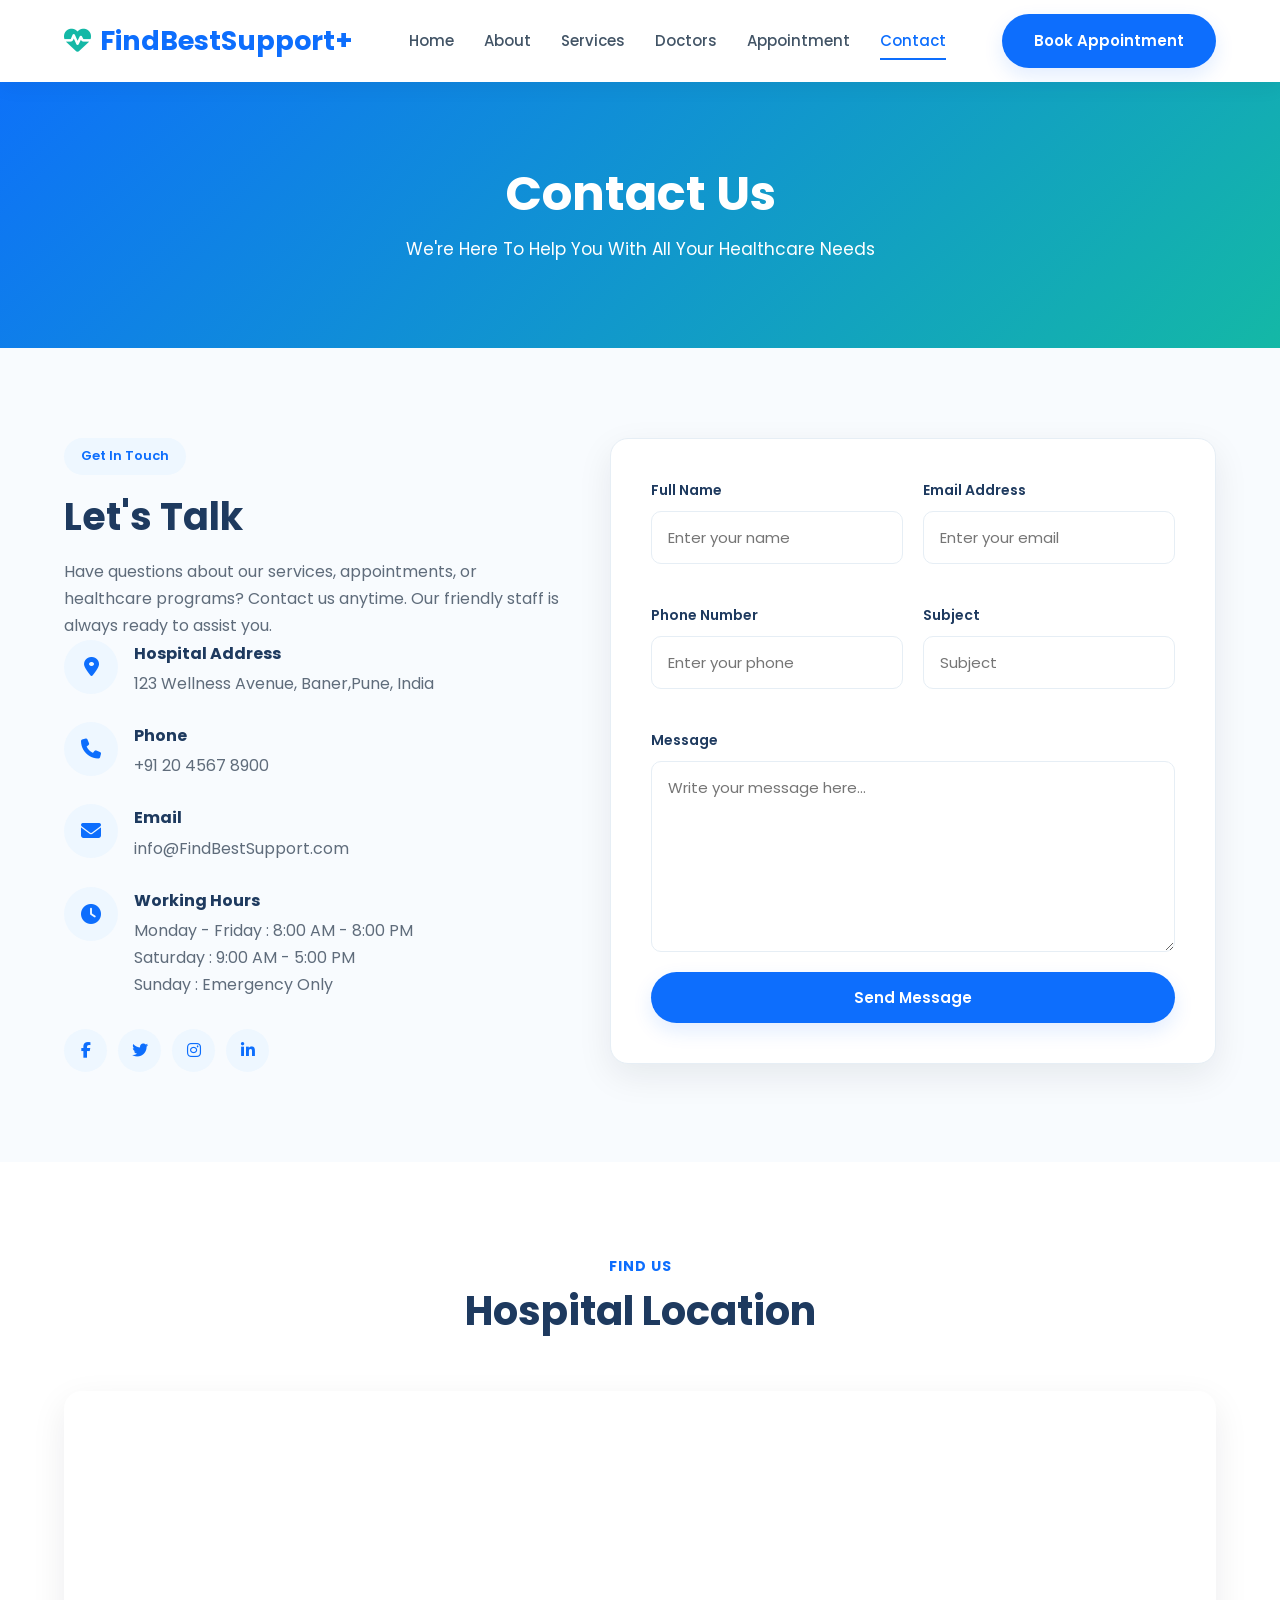
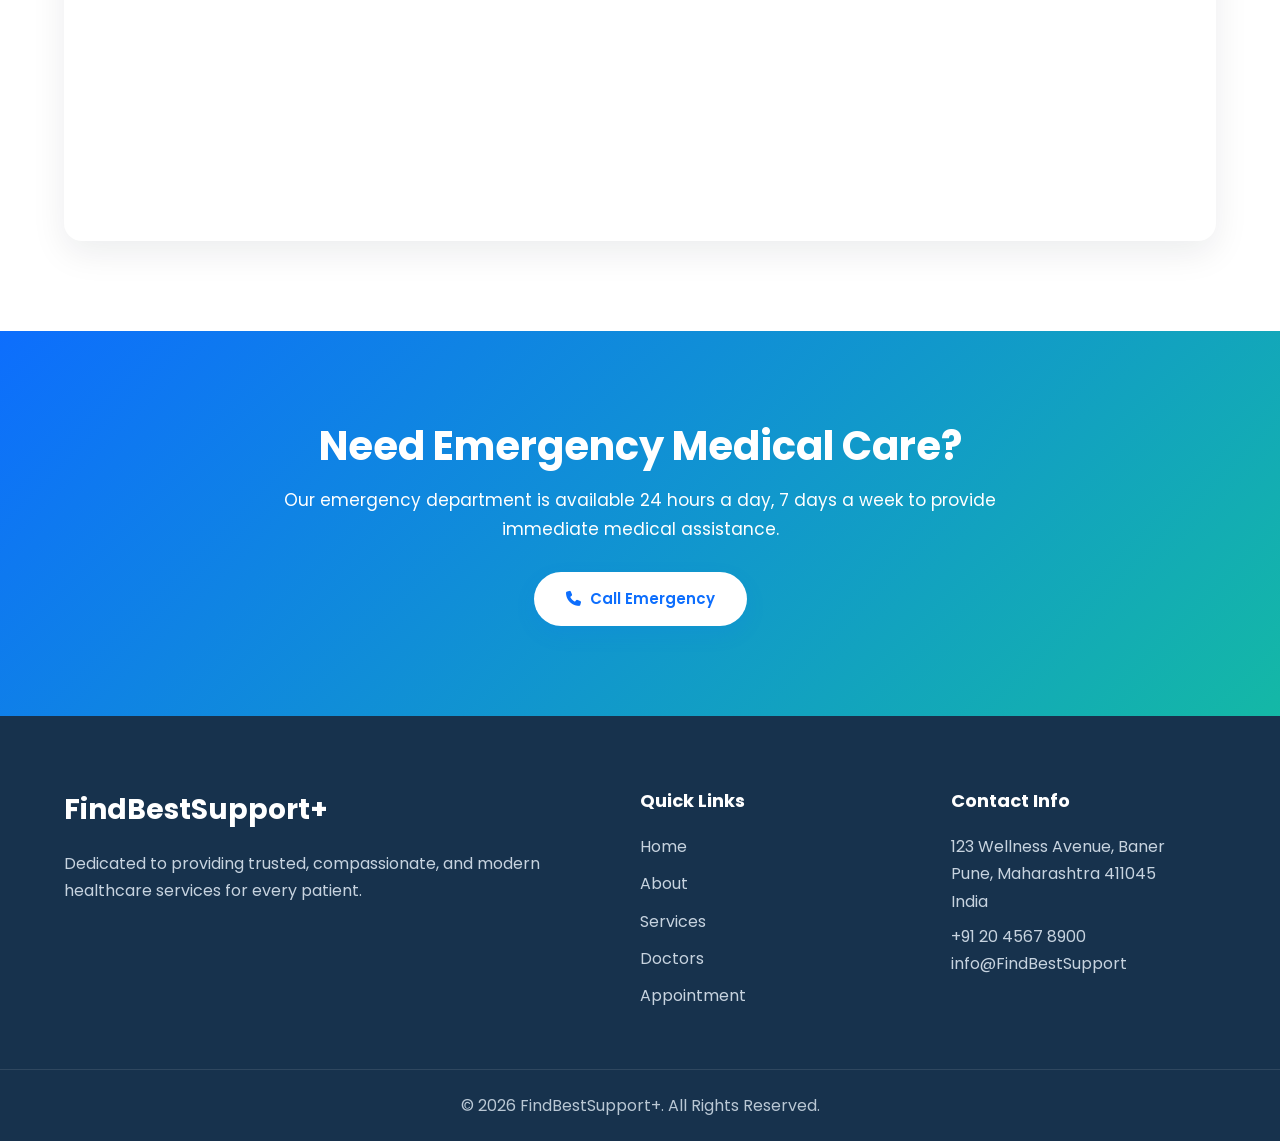
==== commit ac42ac00: "Update index.html" ====
--- a/index.html
+++ b/index.html
@@ -1,553 +1,329 @@
 <!DOCTYPE html>
 <html lang="en">
-
-    <head>
-        <meta charset="utf-8">
-        <title>Florida’s Nature</title>
-        <meta content="width=device-width, initial-scale=1.0" name="viewport">
-        <meta content="" name="keywords">
-        <meta content="" name="description">
-
-        <!-- Google Web Fonts -->
-        <link rel="preconnect" href="https://fonts.googleapis.com">
-        <link rel="preconnect" href="https://fonts.gstatic.com" crossorigin>
-        <link href="https://fonts.googleapis.com/css2?family=Jost:wght@500;600&family=Roboto&display=swap" rel="stylesheet"> 
-
-        <!-- Icon Font Stylesheet -->
-        <link rel="stylesheet" href="https://use.fontawesome.com/releases/v5.15.4/css/all.css"/>
-        <link href="https://cdn.jsdelivr.net/npm/bootstrap-icons@1.4.1/font/bootstrap-icons.css" rel="stylesheet">
-
-        <!-- Libraries Stylesheet -->
-        <link href="/lib/owlcarousel/assets/owl.carousel.min.css" rel="stylesheet">
-        <link href="/lib/lightbox/css/lightbox.min.css" rel="stylesheet">
-
-        <!-- Customized Bootstrap Stylesheet -->
-        <link href="/css/bootstrap.min.css" rel="stylesheet">
-
-        <!-- Template Stylesheet -->
-        <link href="/css/style.css" rel="stylesheet">
-    </head>
-
-    <body>
-
-        <!-- Spinner Start -->
-        <div id="spinner" class="show w-100 vh-100 bg-white position-fixed translate-middle top-50 start-50 d-flex align-items-center justify-content-center">
-            <div class="spinner-grow text-primary" role="status"></div>
-        </div>
-        <!-- Spinner End -->
-
-        <!-- Navbar start -->
-        <div class="container-fluid fixed-top px-0">
-            <div class="container px-0">
-                <div class="topbar">
-                    <div class="row align-items-center justify-content-center">
-                        <div class="col-md-8">
-                            <div class="topbar-info d-flex flex-wrap"></div>
-                        </div>
-                        <div class="col-md-4">
-                            <div class="topbar-icon d-flex align-items-center justify-content-end"></div>
-                        </div>
+<head>
+    <meta charset="UTF-8">
+    <meta name="viewport" content="width=device-width, initial-scale=1.0">
+    <title>Contact Us | HealthCare+</title>
+
+    <!-- Google Fonts -->
+    <link rel="preconnect" href="https://fonts.googleapis.com">
+    <link rel="preconnect" href="https://fonts.gstatic.com" crossorigin>
+    <link href="https://fonts.googleapis.com/css2?family=Poppins:wght@300;400;500;600;700&display=swap" rel="stylesheet">
+
+    <!-- Font Awesome -->
+    <link rel="stylesheet" href="https://cdnjs.cloudflare.com/ajax/libs/font-awesome/6.7.1/css/all.min.css">
+
+    <link rel="stylesheet" href="/css/style.css">
+</head>
+<!-- Success Modal -->
+
+<div class="success-modal" id="successModal">
+
+    <div class="success-box">
+
+        <div class="success-icon">
+            <i class="fas fa-check-circle"></i>
+        </div>
+
+        <h2>Message Sent Successfully!</h2>
+
+        <p>
+            Thank you for contacting <strong>HealthCare+</strong>.
+            Our support team has received your message and will
+            get back to you within 24 hours.
+        </p>
+
+        <button class="btn" id="closeModal">
+            Continue
+        </button>
+
+    </div>
+
+</div>
+<body>
+
+<!-- ================= HEADER ================= -->
+
+<header class="header">
+
+    <div class="container">
+
+        <a href="/" class="logo">
+            <i class="fa-solid fa-heart-pulse"></i>
+            FindBestSupport+
+        </a>
+
+        <nav class="navbar">
+            <ul>
+                <li><a href="/">Home</a></li>
+                <li><a href="/about">About</a></li>
+                <li><a href="/services">Services</a></li>
+                <li><a href="/doctors">Doctors</a></li>
+                <li><a href="/appointment">Appointment</a></li>
+                <li><a href="/contact" class="active">Contact</a></li>
+            </ul>
+        </nav>
+
+        <a href="/appointment" class="btn">Book Appointment</a>
+
+        <div class="menu-btn">
+            <i class="fas fa-bars"></i>
+        </div>
+
+    </div>
+
+</header>
+
+<!-- ================= PAGE HEADER ================= -->
+
+<section class="page-header">
+
+    <div class="container">
+
+        <h1>Contact Us</h1>
+
+        <p>
+            We're Here To Help You With All Your Healthcare Needs
+        </p>
+
+    </div>
+
+</section>
+
+<!-- ================= CONTACT ================= -->
+
+<section class="contact-section">
+
+    <div class="container contact-grid">
+
+        <!-- Contact Information -->
+
+        <div class="contact-info">
+
+            <span class="section-tag">Get In Touch</span>
+
+            <h2>Let's Talk</h2>
+
+            <p>
+                Have questions about our services, appointments,
+                or healthcare programs? Contact us anytime.
+                Our friendly staff is always ready to assist you.
+            </p>
+
+            <div class="info-box">
+                <i class="fa-solid fa-location-dot"></i>
+                <div>
+                    <h4>Hospital Address</h4>
+                    <p>123 Wellness Avenue, Baner,Pune, India</p>
+                </div>
+            </div>
+
+            <div class="info-box">
+                <i class="fa-solid fa-phone"></i>
+                <div>
+                    <h4>Phone</h4>
+                    <a href="tel:+912045678900">+91 20 4567 8900</a>
+                </div>
+            </div>
+
+            <div class="info-box">
+                <i class="fa-solid fa-envelope"></i>
+                <div>
+                    <h4>Email</h4>
+                    <p>info@FindBestSupport.com</p>
+                </div>
+            </div>
+
+            <div class="info-box">
+                <i class="fa-solid fa-clock"></i>
+                <div>
+                    <h4>Working Hours</h4>
+                    <p>
+                        Monday - Friday : 8:00 AM - 8:00 PM<br>
+                        Saturday : 9:00 AM - 5:00 PM<br>
+                        Sunday : Emergency Only
+                    </p>
+                </div>
+            </div>
+
+            <div class="social-links">
+
+                <a href="#"><i class="fab fa-facebook-f"></i></a>
+
+                <a href="#"><i class="fab fa-twitter"></i></a>
+
+                <a href="#"><i class="fab fa-instagram"></i></a>
+
+                <a href="#"><i class="fab fa-linkedin-in"></i></a>
+
+            </div>
+
+        </div>
+
+        <!-- Contact Form -->
+
+        <div class="contact-form">
+
+            <form>
+
+                <div class="form-row">
+
+                    <div class="form-group">
+                        <label>Full Name</label>
+                        <input type="text" placeholder="Enter your name" required>
                     </div>
-                </div>
-                <nav class="navbar navbar-light bg-light navbar-expand-xl">
-                    <a class="flex items-center gap-1 font-serif text-3xl" href="/">
-                        <img title="Floridas Funny Logo" alt="logo" fetchpriority="high" width="285" height="80" decoding="async" data-nimg="1" class="h-12 md:h-16 w-auto" style="color:transparent" src="https://mcusercontent.com/27123c0891b06ef3698794783/images/8a4e0bff-a9b2-2b4d-841d-951094f688a4.png">
-                    </a>
-                    <button class="navbar-toggler py-2 px-3 me-3" type="button" data-bs-toggle="collapse" data-bs-target="#navbarCollapse">
-                        <span class="fa fa-bars text-primary"></span>
-                    </button>
-                    <div class="collapse navbar-collapse bg-light" id="navbarCollapse">
-                        <div class="navbar-nav ms-auto">
-                            <a href="/" class="nav-item nav-link active">Home</a>
-                            <a href="/about" class="nav-item nav-link">About</a>
-                            <a href="/service" class="nav-item nav-link">Services</a>
-                            <div class="nav-item dropdown">
-                                <a href="#" class="nav-link dropdown-toggle" data-bs-toggle="dropdown">Pages</a>
-                                <div class="dropdown-menu m-0 bg-secondary rounded-0">
-                                    <a href="/blog" class="dropdown-item">Blog</a>
-                                    <a href="/volunteer" class="dropdown-item">Volunteers</a>
-                                </div>
-                            </div>
-                            <a href="/contact" class="nav-item nav-link">Contact</a>
-                        </div>
-                        <div class="d-flex align-items-center flex-nowrap pt-xl-0" style="margin-left: 15px;">
-                            <a href="/contact#contact" class="btn-hover-bg btn btn-primary text-white py-2 px-4 me-3">Connect Now</a>
-                        </div>
+
+                    <div class="form-group">
+                        <label>Email Address</label>
+                        <input type="email" placeholder="Enter your email" required>
                     </div>
-                </nav>
-            </div>
-        </div>
-        <!-- Navbar End -->
-
-        <!-- Carousel Start -->
-        <div class="container-fluid carousel-header vh-100 px-0">
-            <div id="carouselId" class="carousel slide" data-bs-ride="carousel">
-                <ol class="carousel-indicators">
-                    <li data-bs-target="#carouselId" data-bs-slide-to="0" class="active"></li>
-                    <li data-bs-target="#carouselId" data-bs-slide-to="1"></li>
-                    <li data-bs-target="#carouselId" data-bs-slide-to="2"></li>
-                </ol>
-                <div class="carousel-inner" role="listbox">
-                    <div class="carousel-item active">
-                        <img src="/img/carousel-1.jpg" class="img-fluid" alt="Image">
-                        <div class="carousel-caption">
-                            <div class="p-3" style="max-width: 900px;">
-                                <h4 class="text-white text-uppercase fw-bold mb-4" style="letter-spacing: 3px;">WE'll Save Our Planet</h4>
-                                <h1 class="display-1 text-capitalize text-white mb-4">Protect Environment</h1>
-                                <p class="mb-5 fs-5">Rooted in Nature—Timeless Beauty Inspired Since the 1500s</p>
-                                <div class="d-flex align-items-center justify-content-center">
-                                    <a class="btn-hover-bg btn btn-primary text-white py-3 px-5" href="/contact#contact">Join With Us</a>
-                                </div>
-                            </div>
-                        </div>
+
+                </div>
+
+                <div class="form-row">
+
+                    <div class="form-group">
+                        <label>Phone Number</label>
+                        <input type="tel" placeholder="Enter your phone">
                     </div>
-                    <div class="carousel-item">
-                        <img src="/img/carousel-2.jpg" class="img-fluid" alt="Image">
-                        <div class="carousel-caption">
-                            <div class="p-3" style="max-width: 900px;">
-                                <h4 class="text-white text-uppercase fw-bold mb-4" style="letter-spacing: 3px;">WE'll Save Our Planet</h4>
-                                <h1 class="display-1 text-capitalize text-white mb-4">Protect Environment</h1>
-                                <p class="mb-5 fs-5">Where Nature Speaks—A Legacy of Beauty That Never Fades</p>
-                                <div class="d-flex align-items-center justify-content-center">
-                                    <a class="btn-hover-bg btn btn-primary text-white py-3 px-5" href="/contact#contact">Join With Us</a>
-                                </div>
-                            </div>
-                        </div>
+
+                    <div class="form-group">
+                        <label>Subject</label>
+                        <input type="text" placeholder="Subject">
                     </div>
-                    <div class="carousel-item">
-                        <img src="/img/carousel-3.jpg" class="img-fluid" alt="Image">
-                        <div class="carousel-caption">
-                            <div class="p-3" style="max-width: 900px;">
-                                <h4 class="text-white text-uppercase fw-bold mb-4" style="letter-spacing: 3px;">WE'll Save Our Planet</h4>
-                                <h1 class="display-1 text-capitalize text-white mb-4">Protect Environment</h1>
-                                <p class="mb-5 fs-5">Inspired by Florida’s Wild Heart—Nature’s Story, Timelessly Told.</p>
-                                <div class="d-flex align-items-center justify-content-center">
-                                    <a class="btn-hover-bg btn btn-primary text-white py-3 px-5" href="/contact#contact">Join With Us</a>
-                                </div>
-                            </div>
-                        </div>
-                    </div>
-                </div>
-                <button class="carousel-control-prev" type="button" data-bs-target="#carouselId" data-bs-slide="prev">
-                    <span class="carousel-control-prev-icon" aria-hidden="true"></span>
-                    <span class="visually-hidden">Previous</span>
-                </button>
-                <button class="carousel-control-next" type="button" data-bs-target="#carouselId" data-bs-slide="next">
-                    <span class="carousel-control-next-icon" aria-hidden="true"></span>
-                    <span class="visually-hidden">Next</span>
-                </button>
-            </div>
-        </div>
-        <!-- Carousel End -->
-
-        <!-- About Start -->
-        <div class="container-fluid about py-5">
-            <div class="container py-5">
-                <div class="row g-5">
-                    <div class="col-xl-5">
-                        <div class="h-100">
-                            <img src="/img/about-1.jpg" class="img-fluid w-100 h-100" alt="Image">
-                        </div>
-                    </div>
-                    <div class="col-xl-7">
-                        <h5 class="text-uppercase text-primary">About Us</h5>
-                        <h1 class="mb-4">Our main goal is to protect environment</h1>
-                        <p class="fs-5 mb-4">“At Florida’s Nature, we are dedicated to protecting and preserving the environment for future generations. We promote conservation, celebrate natural beauty, and inspire individuals to take meaningful steps toward a sustainable future. Together, we stand for nature.” 🌿</p>
-                        <div class="tab-class bg-secondary p-4">
-                            <ul class="nav d-flex mb-2">
-                                <li class="nav-item mb-3">
-                                    <a class="d-flex py-2 text-center bg-white active" data-bs-toggle="pill" href="#tab-1">
-                                        <span class="text-dark" style="width: 150px;">About</span>
-                                    </a>
-                                </li>
-                                <li class="nav-item mb-3">
-                                    <a class="d-flex py-2 mx-3 text-center bg-white" data-bs-toggle="pill" href="#tab-2">
-                                        <span class="text-dark" style="width: 150px;">Mission</span>
-                                    </a>
-                                </li>
-                                <li class="nav-item mb-3">
-                                    <a class="d-flex py-2 text-center bg-white" data-bs-toggle="pill" href="#tab-3">
-                                        <span class="text-dark" style="width: 150px;">Vision</span>
-                                    </a>
-                                </li>
-                            </ul>
-                            <div class="tab-content">
-                                <div id="tab-1" class="tab-pane fade show p-0 active">
-                                    <div class="row">
-                                        <div class="col-12">
-                                            <div class="d-flex">
-                                                <div class="text-start my-auto">
-                                                    <h5 class="text-uppercase mb-3">Protecting Nature</h5>
-                                                    <p class="mb-4">We are dedicated to protecting the environment and preserving Florida’s natural beauty for future generations.”</p>
-                                                </div>
-                                            </div>
-                                        </div>
-                                    </div>
-                                </div>
-                                <div id="tab-2" class="tab-pane fade show p-0">
-                                    <div class="row">
-                                        <div class="col-12">
-                                            <div class="d-flex">
-                                                <div class="text-start my-auto">
-                                                    <h5 class="text-uppercase mb-3">Experience the Beauty of Florida’s Wild Nature.</h5>
-                                                    <p class="mb-4">Our mission is to inspire eco-friendly living and promote environmental conservation through awareness and action.</p>
-                                                    <div class="d-flex align-items-center justify-content-start">
-                                                        <a class="btn-hover-bg btn btn-primary text-white py-2 px-4" href="/about">Read More</a>
-                                                    </div>
-                                                </div>
-                                            </div>
-                                        </div>
-                                    </div>
-                                </div>
-                                <div id="tab-3" class="tab-pane fade show p-0">
-                                    <div class="row">
-                                        <div class="col-12">
-                                            <div class="d-flex">
-                                                <div class="text-start my-auto">
-                                                    <h5 class="text-uppercase mb-3">Celebrate Nature</h5>
-                                                    <p class="mb-4">To create a future where nature thrives and every individual plays a role in protecting the environment.</p>
-                                                </div>
-                                            </div>
-                                        </div>
-                                    </div>
-                                </div>
-                            </div>
-                        </div>
-                    </div>
-                </div>
-            </div>
-        </div>
-        <!-- About End -->
-
-        <!-- Services Start -->
-        <div class="container-fluid service py-5 bg-light">
-            <div class="container py-5">
-                <div class="text-center mx-auto pb-5" style="max-width: 800px;">
-                    <h5 class="text-uppercase text-primary">What we do</h5>
-                    <h1 class="mb-0">What we do to protect environment</h1>
-                </div>
-                <div class="row g-4">
-                    <div class="col-md-6 col-lg-6 col-xl-3">
-                        <div class="service-item">
-                            <img src="/img/service-1.jpg" class="img-fluid w-100" alt="Image">
-                            <div class="service-link">
-                                <a href="/service" class="h4 mb-0">Promote Environmental Awareness</a>
-                            </div>
-                        </div>
-                        <p class="my-4">Educating communities about the importance of protecting nature and living sustainably.</p>
-                    </div>
-                    <div class="col-md-6 col-lg-6 col-xl-3">
-                        <div class="service-item">
-                            <img src="/img/service-2.jpg" class="img-fluid w-100" alt="Image">
-                            <div class="service-link">
-                                <a href="/service" class="h4 mb-0">Support Conservation Efforts</a>
-                            </div>
-                        </div>
-                        <p class="my-4">Supporting hands-on community projects to restore local ecosystems and protect wildlife habitats.</p>
-                    </div>
-                    <div class="col-md-6 col-lg-6 col-xl-3">
-                        <div class="service-item">
-                            <img src="/img/service-3.jpg" class="img-fluid w-100" alt="Image">
-                            <div class="service-link">
-                                <a href="/service" class="h4 mb-0">Pro Guided tours only</a>
-                            </div>
-                        </div>
-                        <p class="my-4">Helping preserve wildlife, forests, and natural ecosystems through eco-guided tours.</p>
-                    </div>
-                    <div class="col-md-6 col-lg-6 col-xl-3">
-                        <div class="service-item">
-                            <img src="/img/service-4.jpg" class="img-fluid w-100" alt="Image">
-                            <div class="service-link">
-                                <a href="/service" class="h4 mb-0">Encourage Sustainable Living</a>
-                            </div>
-                        </div>
-                        <p class="my-4">Inspiring eco-friendly habits like reducing waste, recycling, and conserving resources.</p>
-                    </div>
-                </div>
-            </div>
-        </div>
-        <!-- Services End -->
-
-        <!-- Donation Start -->
-        <div class="container-fluid donation py-5">
-            <div class="container py-5">
-                <div class="text-center mx-auto pb-5" style="max-width: 800px;">
-                    <h5 class="text-uppercase text-primary">Join the Movement</h5>
-                    <h1 class="mb-0">More Inspiring and Community-Driven</h1>
-                </div>
-                <div class="row g-4">
-                    <div class="col-lg-4">
-                        <div class="donation-item">
-                            <img src="/img/donation-1.jpg" class="img-fluid w-100" alt="Image">
-                            <div class="donation-content d-flex flex-column">
-                                <h5 class="text-uppercase text-primary mb-4">Organic</h5>
-                                <a href="/volunteer" class="btn-hover-color display-6 text-white">Help Us More</a>
-                                <h4 class="text-white mb-4">Protect Environments</h4>
-                                <p class="text-white mb-4">Participating in tree planting, clean-up drives, and environmental campaigns.</p>
-                            </div>
-                        </div>
-                    </div>
-                    <div class="col-lg-4">
-                        <div class="donation-item">
-                            <img src="/img/service-2.jpg" class="img-fluid w-100" alt="Image">
-                            <div class="donation-content d-flex flex-column">
-                                <h5 class="text-uppercase text-primary mb-4">Ecosystem</h5>
-                                <a href="/volunteer" class="btn-hover-color display-6 text-white">Help Us More</a>
-                                <h4 class="text-white mb-4">Protect Environments</h4>
-                                <p class="text-white mb-4">An ecosystem is a natural system where living organisms and their environment work together to sustain life.</p>
-                            </div>
-                        </div>
-                    </div>
-                    <div class="col-lg-4">
-                        <div class="donation-item">
-                            <img src="/img/donation-3.jpg" class="img-fluid w-100" alt="Image">
-                            <div class="donation-content d-flex flex-column">
-                                <h5 class="text-uppercase text-primary mb-4">Recycling</h5>
-                                <a href="/volunteer" class="btn-hover-color display-6 text-white">Help Us More</a>
-                                <h4 class="text-white mb-4">Protect Environments</h4>
-                                <p class="text-white mb-4">Recycling turns waste into valuable resources, helping protect nature and reduce pollution.</p>
-                            </div>
-                        </div>
-                    </div>
-                </div>
-            </div>
-        </div>
-        <!-- Donation End -->
-
-        <!-- Counter Start -->
-        <div class="container-fluid counter py-5" style="background: linear-gradient(rgba(0, 0, 0, .4), rgba(0, 0, 0, 0.4)), url(/img/volunteers-bg.jpg) center center; background-size: cover;">
-            <div class="container py-5">
-                <div class="text-center mx-auto pb-5" style="max-width: 800px;">
-                    <h5 class="text-uppercase text-primary">Achievements</h5>
-                    <p class="text-white mb-0">Reached and educated communities about sustainable living and conservation.</p>
-                </div>
-                <div class="row g-4">
-                    <div class="col-md-6 col-lg-6 col-xl-4">
-                        <div class="counter-item text-center border p-5">
-                            <i class="fas fa-thumbs-up fa-4x text-white"></i>
-                            <h3 class="text-white my-4">Beavers Saved</h3>
-                            <div class="counter-counting">
-                                <span class="text-primary fs-2 fw-bold" data-toggle="counter-up">3600</span>
-                                <span class="h1 fw-bold text-primary">+</span>
-                            </div>
-                        </div>
-                    </div>
-                    <div class="col-md-6 col-lg-6 col-xl-4">
-                        <div class="counter-item text-center border p-5">
-                            <i class="fas fa-user fa-4x text-white"></i>
-                            <h3 class="text-white my-4">Volunteer</h3>
-                            <div class="counter-counting text-center border-white w-100" style="border-style: dotted; font-size: 30px;">
-                                <span class="text-primary fs-2 fw-bold" data-toggle="counter-up">713</span>
-                                <span class="h1 fw-bold text-primary">+</span>
-                            </div>
-                        </div>
-                    </div>
-                    <div class="col-md-6 col-lg-6 col-xl-4">
-                        <div class="counter-item text-center border p-5">
-                            <i class="fas fa-heart fa-4x text-white"></i>
-                            <h3 class="text-white my-4">Days of Help</h3>
-                            <div class="counter-counting text-center border-white w-100" style="border-style: dotted; font-size: 30px;">
-                                <span class="text-primary fs-2 fw-bold" data-toggle="counter-up">487</span>
-                                <span class="h1 fw-bold text-primary">+</span>
-                            </div>
-                        </div>
-                    </div>
-                    <div class="col-12">
-                        <div class="d-flex align-items-center justify-content-center">
-                            <a class="btn-hover-bg btn btn-primary text-white py-2 px-4" href="/contact#contact">Join With Us</a>
-                        </div>
-                    </div>
-                </div>
-            </div>
-        </div>
-        <!-- Counter End -->
-
-        <!-- Blog Start -->
-        <div class="container-fluid blog py-5 mb-5">
-            <div class="container py-5">
-                <div class="text-center mx-auto pb-5" style="max-width: 800px;">
-                    <h5 class="text-uppercase text-primary">Latest News</h5>
-                    <h1 class="mb-0">Help today because tomorrow you may be the one who needs more helping!</h1>
-                </div>
-                <div class="row g-4">
-                    <div class="col-lg-6 col-xl-3">
-                        <div class="blog-item">
-                            <div class="blog-img">
-                                <img src="/img/blog-1.jpg" class="img-fluid w-100" alt="">
-                                <div class="blog-info">
-                                    <span><i class="fa fa-clock"></i> March 31, 2026</span>
-                                </div>
-                            </div>
-                            <div class="text-dark border p-4">
-                                <h4 class="mb-4">Forest Loss Increases in Indonesia</h4>
-                                <p class="mb-4">Indonesia saw a 66% rise in forest loss in 2025, mainly due to agriculture expansion, mining, and weakened environmental protections</p>
-                            </div>
-                        </div>
-                    </div>
-                    <div class="col-lg-6 col-xl-3">
-                        <div class="blog-item">
-                            <div class="blog-img">
-                                <img src="/img/blog-2.jpg" class="img-fluid w-100" alt="">
-                                <div class="blog-info">
-                                    <span><i class="fa fa-clock"></i> April 1, 2026</span>
-                                </div>
-                            </div>
-                            <div class="text-dark border p-4">
-                                <h4 class="mb-4">🌽 Farmers Shift Crops Due to Rising Costs</h4>
-                                <p class="mb-4">Farmers in the U.S. are reducing corn production and switching to soybeans due to rising fertilizer and fuel prices caused by global conflicts</p>
-                            </div>
-                        </div>
-                    </div>
-                    <div class="col-lg-6 col-xl-3">
-                        <div class="blog-item">
-                            <div class="blog-img">
-                                <img src="/img/blog-3.jpg" class="img-fluid w-100" alt="">
-                                <div class="blog-info">
-                                    <span><i class="fa fa-clock"></i> April 2026</span>
-                                </div>
-                            </div>
-                            <div class="text-dark border p-4">
-                                <h4 class="mb-4">🌧️ River Flooding in the U.S.</h4>
-                                <p class="mb-4">Rivers like the Muskegon have reached near flood levels, causing road closures and threatening homes due to heavy rainfall and snowmelt.</p>
-                            </div>
-                        </div>
-                    </div>
-                    <div class="col-lg-6 col-xl-3">
-                        <div class="blog-item">
-                            <div class="blog-img">
-                                <img src="/img/blog-4.jpg" class="img-fluid w-100" alt="">
-                                <div class="blog-info">
-                                    <span><i class="fa fa-clock"></i> April 1, 2026</span>
-                                </div>
-                            </div>
-                            <div class="text-dark border p-4">
-                                <h4 class="mb-4">🌿 Brazil Takes Action Against Deforestation</h4>
-                                <p class="mb-4">Brazil introduced a new rule linking bank loans to deforestation checks, aiming to eliminate deforestation by 2030.</p>
-                            </div>
-                        </div>
-                    </div>
-                </div>
-            </div>
-        </div>
-        <!-- Blog End -->
-
-        <!-- Volunteers Start -->
-        <div class="container-fluid volunteer py-5 mt-5">
-            <div class="container py-5">
-                <div class="row g-5">
-                    <div class="col-lg-5">
-                        <img src="/img/volunteers-bg.jpg" class="img-fluid w-100 rounded" alt="Volunteers">
-                    </div>
-                    <div class="col-lg-7">
-                        <h5 class="text-uppercase text-primary">Become a Volunteer?</h5>
-                        <h1 class="mb-4">Join your hand with us for a better life and beautiful future.</h1>
-                        <p class="mb-4">“Join us in protecting nature. Become a volunteer and make a real difference for our environment.”</p>
-                        <p class="text-dark"><i class="fa fa-check text-primary me-2"></i> We are friendly to each other.</p>
-                        <p class="text-dark"><i class="fa fa-check text-primary me-2"></i> If you join with us, We will give you free training.</p>
-                        <p class="text-dark"><i class="fa fa-check text-primary me-2"></i> Its an opportunity to help poor Environments.</p>
-                        <p class="text-dark"><i class="fa fa-check text-primary me-2"></i> No goal requirements.</p>
-                        <p class="text-dark mb-5"><i class="fa fa-check text-primary me-2"></i> Joining is totally free. We don't need any money from you.</p>
-                        <a class="btn-hover-bg btn btn-primary text-white py-2 px-4" href="/contact#contact">Join With Us</a>
-                    </div>
-                </div>
-            </div>
-        </div>
-        <!-- Volunteers End -->
-
-        <!-- Footer Start -->
-        <div class="container-fluid footer bg-dark text-body py-5">
-            <div class="container py-5">
-                <div class="row g-5">
-
-                    <!-- Newsletter -->
-                    <div class="col-md-6 col-lg-6 col-xl-4">
-                        <div class="footer-item">
-                            <h4 class="mb-4 text-white">Newsletter</h4>
-                            <p class="mb-4 text-white-50">To get more info subscribe to our Newsletter</p>
-                            
-                            <div class="position-relative mx-auto">
-                                <input id="emailInput" class="form-control border-0 bg-secondary w-100 py-3 ps-4 pe-5" type="text" placeholder="Enter your email">
-                                
-                                <button type="button" onclick="subscribeUser()" class="btn-hover-bg btn btn-primary position-absolute top-0 end-0 py-2 mt-2 me-2">
-                                    SignUp
-                                </button>
-                            </div>
-
-                            <!-- Message -->
-                            <p id="message" style="margin-top:10px;"></p>
-                        </div>
-                    </div>
-
-                    <!-- Services -->
-                    <div class="col-md-6 col-lg-6 col-xl-4">
-                        <div class="footer-item d-flex flex-column">
-                            <h4 class="mb-4 text-white">Our Services</h4>
-                            <a href="/service"><i class="fas fa-angle-right me-2"></i> Ocean Turtle</a>
-                            <a href="/service"><i class="fas fa-angle-right me-2"></i> White Tiger</a>
-                            <a href="/service"><i class="fas fa-angle-right me-2"></i> Social Ecology</a>
-                            <a href="/service"><i class="fas fa-angle-right me-2"></i> Beauty of Life</a>
-                        </div>
-                    </div>
-
-                    <!-- Volunteer -->
-                    <div class="col-md-6 col-lg-6 col-xl-4">
-                        <div class="footer-item d-flex flex-column">
-                            <h4 class="mb-4 text-white">Volunteer</h4>
-                            <a href="/volunteer"><i class="fas fa-angle-right me-2"></i> Karen Dawson</a>
-                            <a href="/volunteer"><i class="fas fa-angle-right me-2"></i> Jack Simmons</a>
-                            <a href="/volunteer"><i class="fas fa-angle-right me-2"></i> Michael Linden</a>
-                            <a href="/volunteer"><i class="fas fa-angle-right me-2"></i> Simon Green</a>
-                        </div>
-                    </div>
-
-                </div>
-            </div>
-        </div>
-        <!-- Footer End -->
-
-        <!-- Copyright Start -->
-        <div class="container-fluid copyright py-4 bg-dark border-top border-secondary">
-            <div class="container">
-                <div class="row g-4 align-items-center">
-                    <div class="col-md-12 text-center text-md-start mb-md-0">
-                        <span class="text-body"><a href="/"><i class="fas fa-copyright text-light me-2"></i>Florida’s Nature</a>, All rights reserved.</span>
-                    </div>
-                </div>
-            </div>
-        </div>
-        <!-- Copyright End -->
-
-        <!-- Back to Top -->
-        <a href="#" class="btn btn-primary btn-primary-outline-0 btn-md-square back-to-top"><i class="fa fa-arrow-up"></i></a>   
-
-        <!-- Script -->
-        <script>
-        function subscribeUser() {
-            let email = document.getElementById("emailInput").value;
-            let message = document.getElementById("message");
-
-            if(email === "") {
-                message.innerHTML = "Please enter your email!";
-                message.style.color = "red";
-            } else {
-                message.innerHTML = "Thank you...!!!";
-                message.style.color = "green";
-            }
-        }
-        </script>
-
-        <!-- JavaScript Libraries -->
-        <script src="https://ajax.googleapis.com/ajax/libs/jquery/3.6.4/jquery.min.js"></script>
-        <script src="https://cdn.jsdelivr.net/npm/bootstrap@5.0.0/dist/js/bootstrap.bundle.min.js"></script>
-        <script src="/lib/easing/easing.min.js"></script>
-        <script src="/lib/waypoints/waypoints.min.js"></script>
-        <script src="/lib/counterup/counterup.min.js"></script>
-        <script src="/lib/owlcarousel/owl.carousel.min.js"></script>
-        <script src="/lib/lightbox/js/lightbox.min.js"></script>
-
-        <!-- Template Javascript -->
-        <script src="/js/main.js"></script>
-
-    </body>
-
+
+                </div>
+
+                <div class="form-group">
+
+                    <label>Message</label>
+
+                    <textarea rows="7" placeholder="Write your message here..." required></textarea>
+
+                </div>
+
+              <button type="submit" class="btn submit-btn">
+    <span>Send Message</span>
+</button>
+
+            </form>
+
+        </div>
+
+    </div>
+
+</section>
+
+<!-- ================= GOOGLE MAP ================= -->
+
+<section class="map-section">
+
+    <div class="container">
+
+        <div class="section-title">
+
+            <span>Find Us</span>
+
+            <h2>Hospital Location</h2>
+
+        </div>
+
+        <div class="map-container">
+
+            <iframe
+                src="https://www.google.com/maps?q=New+York+Hospital&output=embed"
+                loading="lazy"
+                allowfullscreen>
+            </iframe>
+
+        </div>
+
+    </div>
+
+</section>
+
+<!-- ================= EMERGENCY ================= -->
+
+<section class="cta">
+
+    <div class="container">
+
+        <h2>Need Emergency Medical Care?</h2>
+
+        <p>
+            Our emergency department is available 24 hours a day,
+            7 days a week to provide immediate medical assistance.
+        </p>
+
+        <a href="tel:+15551234567" class="btn">
+            <i class="fa-solid fa-phone"></i>
+            Call Emergency
+        </a>
+
+    </div>
+
+</section>
+
+<!-- ================= FOOTER ================= -->
+
+<footer>
+
+    <div class="container footer-grid">
+
+        <div>
+
+            <h3>FindBestSupport+</h3>
+
+            <p>
+                Dedicated to providing trusted, compassionate,
+                and modern healthcare services for every patient.
+            </p>
+
+        </div>
+
+        <div>
+
+            <h4>Quick Links</h4>
+
+            <ul>
+
+                <li><a href="/">Home</a></li>
+
+                <li><a href="/about">About</a></li>
+
+                <li><a href="/services">Services</a></li>
+
+                <li><a href="/doctors">Doctors</a></li>
+
+                <li><a href="/appointment">Appointment</a></li>
+
+            </ul>
+
+        </div>
+
+        <div>
+
+            <h4>Contact Info</h4>
+
+            <p> 123 Wellness Avenue, Baner<br>
+            Pune, Maharashtra 411045<br>
+            India</p>
+            <a href="tel:+912045678900">+91 20 4567 8900</a>
+            <p>info@FindBestSupport</p>
+
+        </div>
+
+    </div>
+
+    <div class="copyright">
+
+        © 2026 FindBestSupport+. All Rights Reserved.
+
+    </div>
+
+</footer>
+
+<script src="/js/script.js"></script>
+
+</body>
 </html>
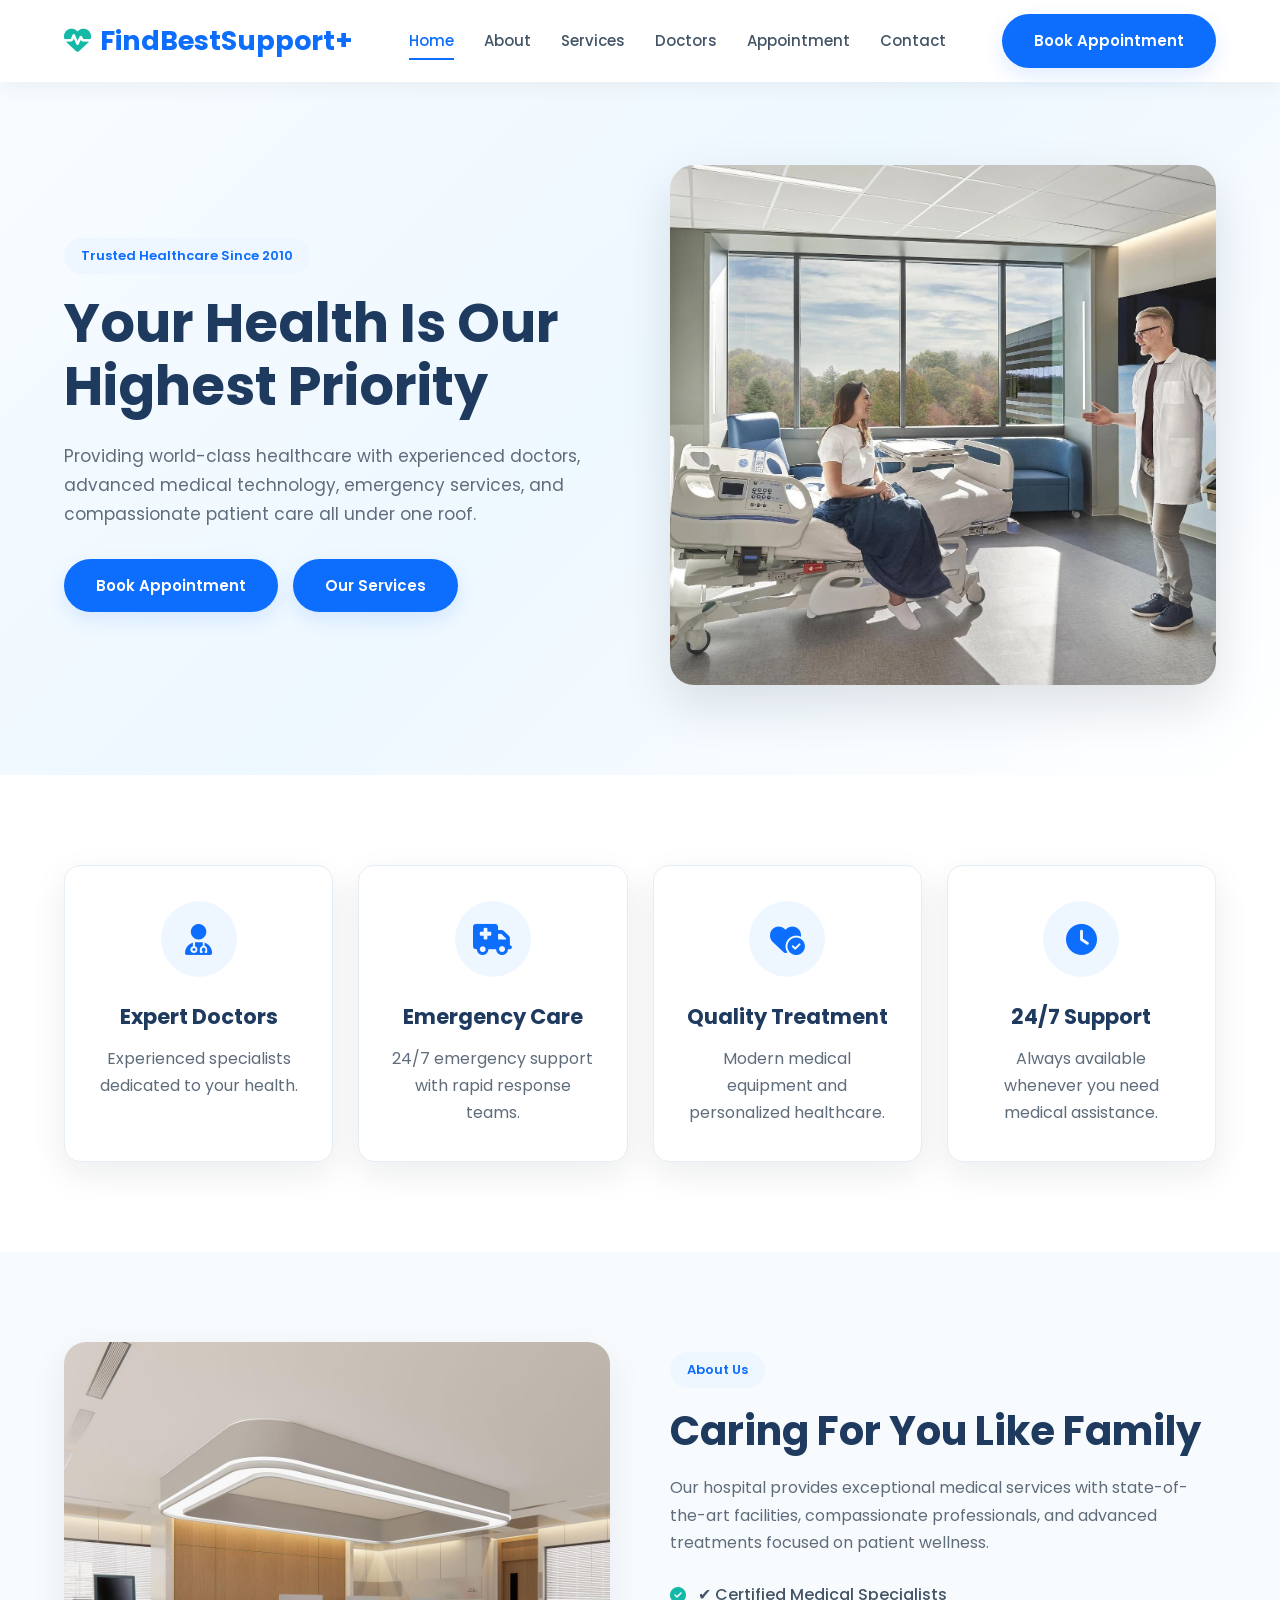
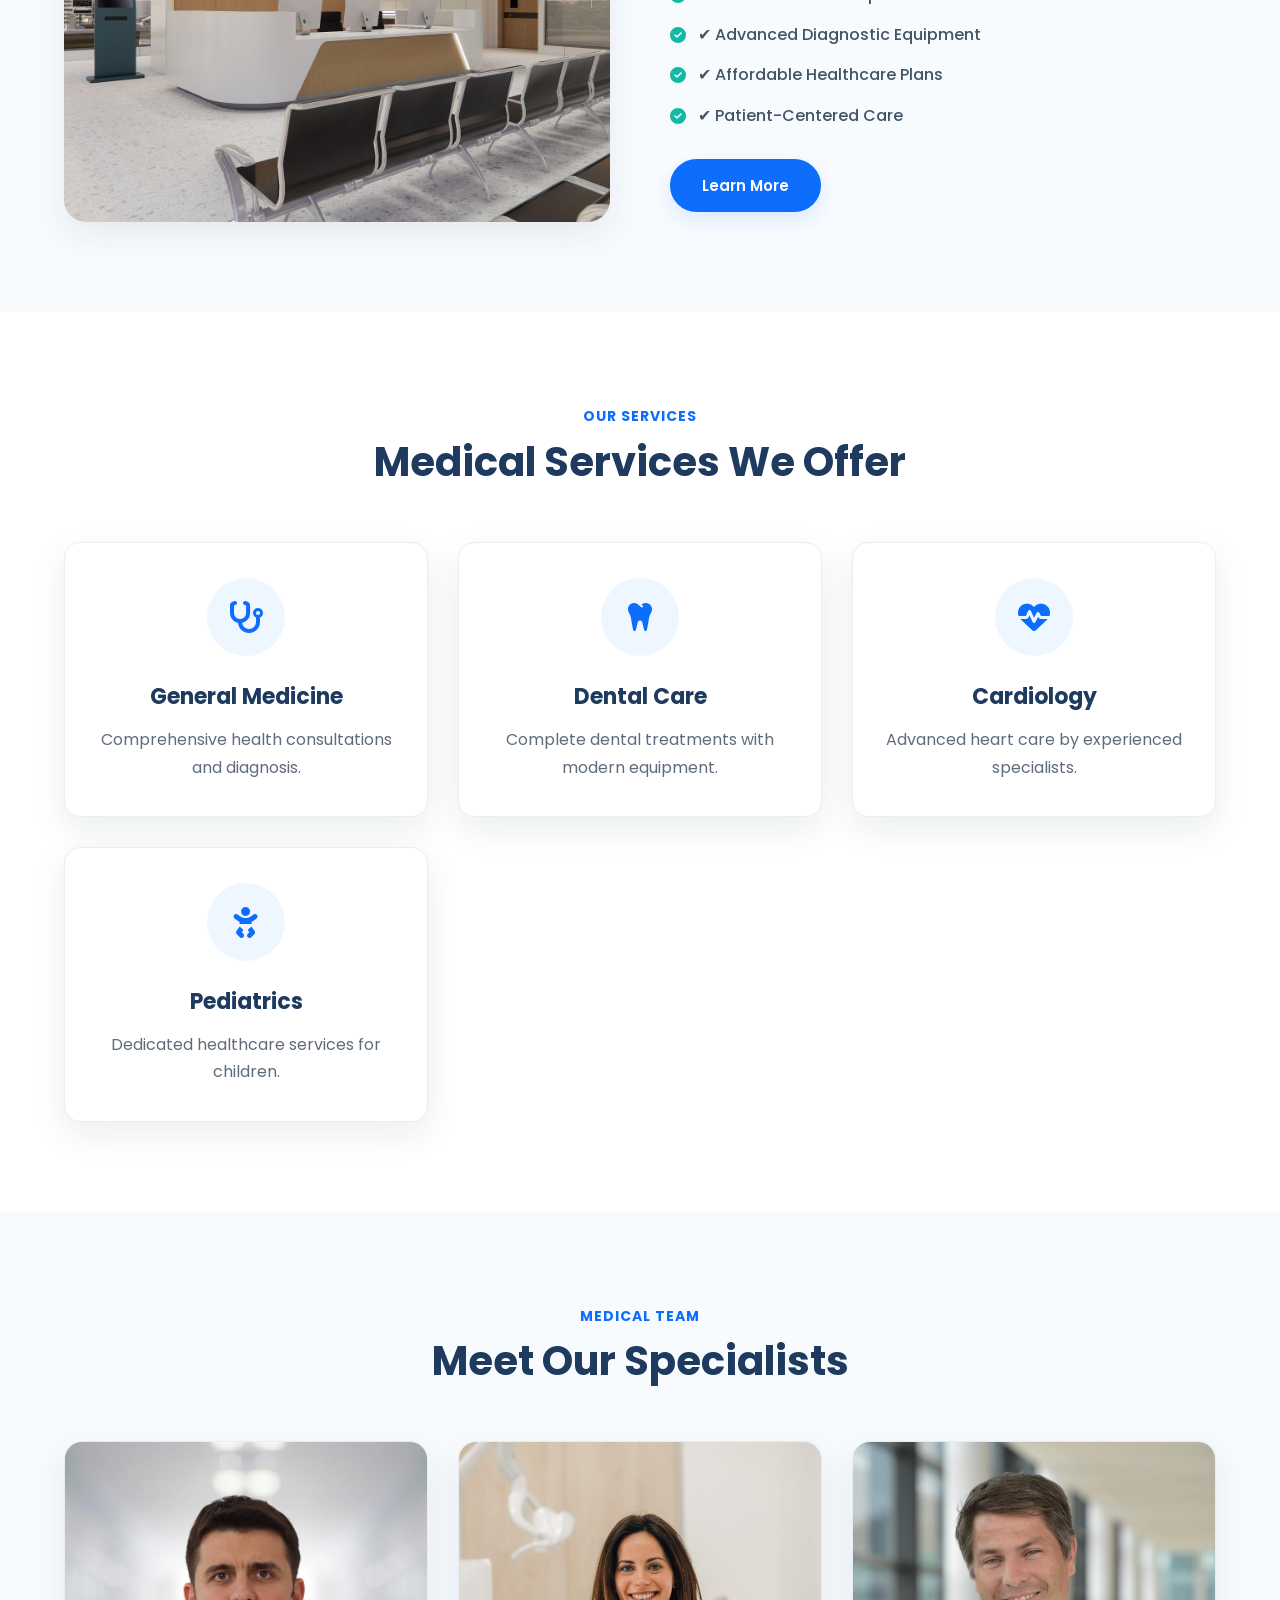
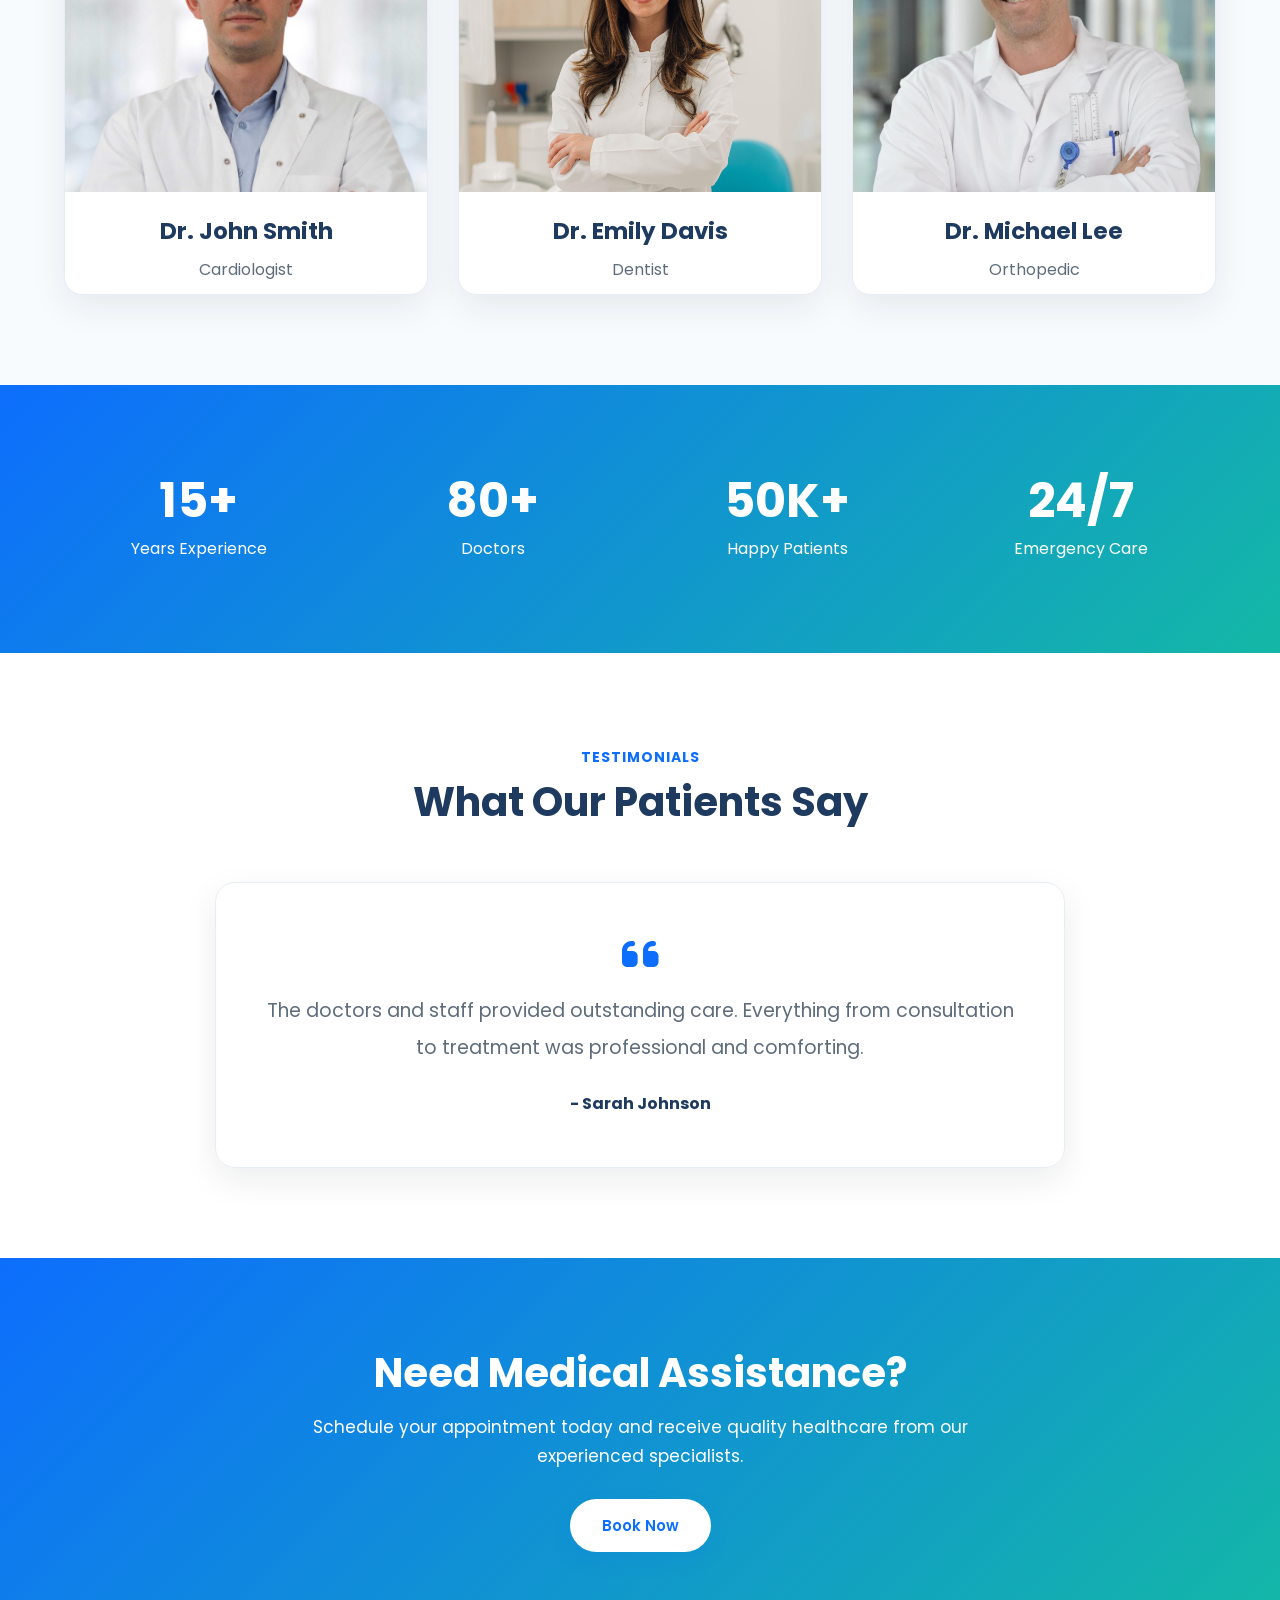
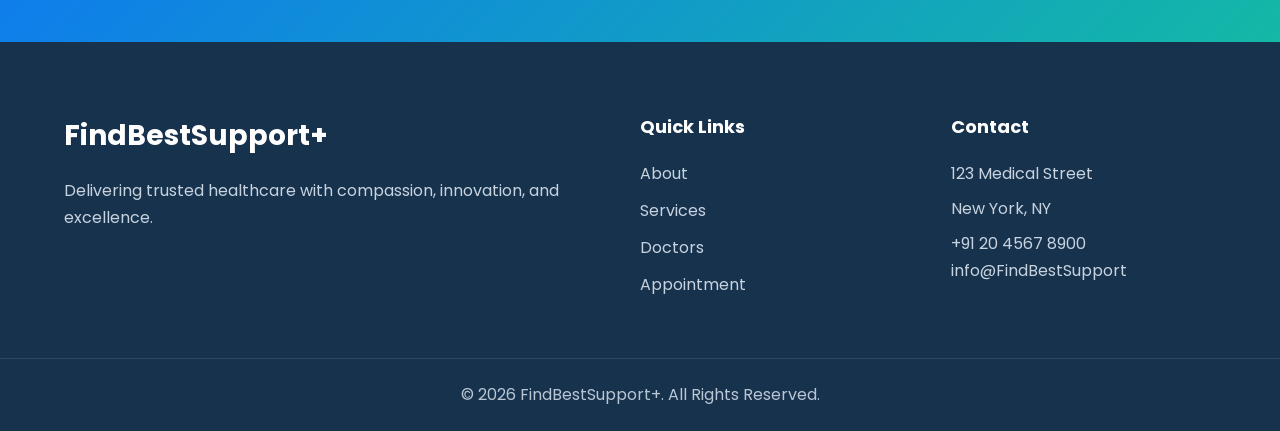
==== commit a2dc6349: "Update index.html" ====
--- a/index.html
+++ b/index.html
@@ -3,7 +3,7 @@
 <head>
     <meta charset="UTF-8">
     <meta name="viewport" content="width=device-width, initial-scale=1.0">
-    <title>Contact Us | HealthCare+</title>
+    <title>HealthCare+ | Your Health, Our Priority</title>
 
     <!-- Google Fonts -->
     <link rel="preconnect" href="https://fonts.googleapis.com">
@@ -15,31 +15,6 @@
 
     <link rel="stylesheet" href="/css/style.css">
 </head>
-<!-- Success Modal -->
-
-<div class="success-modal" id="successModal">
-
-    <div class="success-box">
-
-        <div class="success-icon">
-            <i class="fas fa-check-circle"></i>
-        </div>
-
-        <h2>Message Sent Successfully!</h2>
-
-        <p>
-            Thank you for contacting <strong>HealthCare+</strong>.
-            Our support team has received your message and will
-            get back to you within 24 hours.
-        </p>
-
-        <button class="btn" id="closeModal">
-            Continue
-        </button>
-
-    </div>
-
-</div>
 <body>
 
 <!-- ================= HEADER ================= -->
@@ -54,14 +29,18 @@
         </a>
 
         <nav class="navbar">
+
             <ul>
-                <li><a href="/">Home</a></li>
+
+                <li><a href="/" class="active">Home</a></li>
                 <li><a href="/about">About</a></li>
                 <li><a href="/services">Services</a></li>
                 <li><a href="/doctors">Doctors</a></li>
                 <li><a href="/appointment">Appointment</a></li>
-                <li><a href="/contact" class="active">Contact</a></li>
+                <li><a href="/contact">Contact</a></li>
+
             </ul>
+
         </nav>
 
         <a href="/appointment" class="btn">Book Appointment</a>
@@ -74,190 +53,369 @@
 
 </header>
 
-<!-- ================= PAGE HEADER ================= -->
-
-<section class="page-header">
-
-    <div class="container">
-
-        <h1>Contact Us</h1>
+<!-- ================= HERO ================= -->
+
+<section class="hero">
+
+    <div class="container hero-grid">
+
+        <div class="hero-content">
+
+            <span class="tag">
+                Trusted Healthcare Since 2010
+            </span>
+
+            <h1>
+                Your Health Is Our Highest Priority
+            </h1>
+
+            <p>
+                Providing world-class healthcare with experienced doctors,
+                advanced medical technology, emergency services, and
+                compassionate patient care all under one roof.
+            </p>
+
+            <div class="hero-buttons">
+
+                <a href="/appointment" class="btn">
+                    Book Appointment
+                </a>
+
+                <a href="/services" class="btn btn-outline">
+                    Our Services
+                </a>
+
+            </div>
+
+        </div>
+
+        <div class="hero-image">
+
+            <img src="/images/hero.jpg" alt="Healthcare">
+
+        </div>
+
+    </div>
+
+</section>
+
+<!-- ================= FEATURES ================= -->
+
+<section class="features">
+
+    <div class="container">
+
+        <div class="feature-card">
+
+            <i class="fa-solid fa-user-doctor"></i>
+
+            <h3>Expert Doctors</h3>
+
+            <p>
+                Experienced specialists dedicated to your health.
+            </p>
+
+        </div>
+
+        <div class="feature-card">
+
+            <i class="fa-solid fa-truck-medical"></i>
+
+            <h3>Emergency Care</h3>
+
+            <p>
+                24/7 emergency support with rapid response teams.
+            </p>
+
+        </div>
+
+        <div class="feature-card">
+
+            <i class="fa-solid fa-heart-circle-check"></i>
+
+            <h3>Quality Treatment</h3>
+
+            <p>
+                Modern medical equipment and personalized healthcare.
+            </p>
+
+        </div>
+
+        <div class="feature-card">
+
+            <i class="fa-solid fa-clock"></i>
+
+            <h3>24/7 Support</h3>
+
+            <p>
+                Always available whenever you need medical assistance.
+            </p>
+
+        </div>
+
+    </div>
+
+</section>
+
+<!-- ================= ABOUT ================= -->
+
+<section class="about-home">
+
+    <div class="container about-grid">
+
+        <div>
+
+            <img src="/images/hospital.jpg" alt="Hospital">
+
+        </div>
+
+        <div>
+
+            <span class="section-tag">
+                About Us
+            </span>
+
+            <h2>
+                Caring For You Like Family
+            </h2>
+
+            <p>
+                Our hospital provides exceptional medical services with
+                state-of-the-art facilities, compassionate professionals,
+                and advanced treatments focused on patient wellness.
+            </p>
+
+            <ul class="check-list">
+
+                <li>✔ Certified Medical Specialists</li>
+                <li>✔ Advanced Diagnostic Equipment</li>
+                <li>✔ Affordable Healthcare Plans</li>
+                <li>✔ Patient-Centered Care</li>
+
+            </ul>
+
+            <a href="/about" class="btn">
+                Learn More
+            </a>
+
+        </div>
+
+    </div>
+
+</section>
+
+<!-- ================= SERVICES ================= -->
+
+<section class="services-preview">
+
+    <div class="container">
+
+        <div class="section-title">
+
+            <span>Our Services</span>
+
+            <h2>Medical Services We Offer</h2>
+
+        </div>
+
+        <div class="service-grid">
+
+            <div class="service-card">
+
+                <i class="fa-solid fa-stethoscope"></i>
+
+                <h3>General Medicine</h3>
+
+                <p>
+                    Comprehensive health consultations and diagnosis.
+                </p>
+
+            </div>
+
+            <div class="service-card">
+
+                <i class="fa-solid fa-tooth"></i>
+
+                <h3>Dental Care</h3>
+
+                <p>
+                    Complete dental treatments with modern equipment.
+                </p>
+
+            </div>
+
+            <div class="service-card">
+
+                <i class="fa-solid fa-heart-pulse"></i>
+
+                <h3>Cardiology</h3>
+
+                <p>
+                    Advanced heart care by experienced specialists.
+                </p>
+
+            </div>
+
+            <div class="service-card">
+
+                <i class="fa-solid fa-baby"></i>
+
+                <h3>Pediatrics</h3>
+
+                <p>
+                    Dedicated healthcare services for children.
+                </p>
+
+            </div>
+
+        </div>
+
+    </div>
+
+</section>
+
+<!-- ================= DOCTORS ================= -->
+
+<section class="doctor-preview">
+
+    <div class="container">
+
+        <div class="section-title">
+
+            <span>Medical Team</span>
+
+            <h2>Meet Our Specialists</h2>
+
+        </div>
+
+        <div class="doctor-grid">
+
+            <div class="doctor-card">
+
+                <img src="/images/doctor1.jpg" alt="Doctor">
+
+                <h3>Dr. John Smith</h3>
+
+                <p>Cardiologist</p>
+
+            </div>
+
+            <div class="doctor-card">
+
+                <img src="/images/doctor2.jpg" alt="Doctor">
+
+                <h3>Dr. Emily Davis</h3>
+
+                <p>Dentist</p>
+
+            </div>
+
+            <div class="doctor-card">
+
+                <img src="/images/doctor3.jpg" alt="Doctor">
+
+                <h3>Dr. Michael Lee</h3>
+
+                <p>Orthopedic</p>
+
+            </div>
+
+        </div>
+
+    </div>
+
+</section>
+
+<!-- ================= COUNTER ================= -->
+
+<section class="stats">
+
+    <div class="container">
+
+        <div class="stat-box">
+
+            <h2>15+</h2>
+
+            <p>Years Experience</p>
+
+        </div>
+
+        <div class="stat-box">
+
+            <h2>80+</h2>
+
+            <p>Doctors</p>
+
+        </div>
+
+        <div class="stat-box">
+
+            <h2>50K+</h2>
+
+            <p>Happy Patients</p>
+
+        </div>
+
+        <div class="stat-box">
+
+            <h2>24/7</h2>
+
+            <p>Emergency Care</p>
+
+        </div>
+
+    </div>
+
+</section>
+
+<!-- ================= TESTIMONIAL ================= -->
+
+<section class="testimonial">
+
+    <div class="container">
+
+        <div class="section-title">
+
+            <span>Testimonials</span>
+
+            <h2>What Our Patients Say</h2>
+
+        </div>
+
+        <div class="testimonial-box">
+
+            <i class="fas fa-quote-left"></i>
+
+            <p>
+                The doctors and staff provided outstanding care.
+                Everything from consultation to treatment was
+                professional and comforting.
+            </p>
+
+            <h4>- Sarah Johnson</h4>
+
+        </div>
+
+    </div>
+
+</section>
+
+<!-- ================= CTA ================= -->
+
+<section class="cta">
+
+    <div class="container">
+
+        <h2>
+            Need Medical Assistance?
+        </h2>
 
         <p>
-            We're Here To Help You With All Your Healthcare Needs
+            Schedule your appointment today and receive quality healthcare from our experienced specialists.
         </p>
 
-    </div>
-
-</section>
-
-<!-- ================= CONTACT ================= -->
-
-<section class="contact-section">
-
-    <div class="container contact-grid">
-
-        <!-- Contact Information -->
-
-        <div class="contact-info">
-
-            <span class="section-tag">Get In Touch</span>
-
-            <h2>Let's Talk</h2>
-
-            <p>
-                Have questions about our services, appointments,
-                or healthcare programs? Contact us anytime.
-                Our friendly staff is always ready to assist you.
-            </p>
-
-            <div class="info-box">
-                <i class="fa-solid fa-location-dot"></i>
-                <div>
-                    <h4>Hospital Address</h4>
-                    <p>123 Wellness Avenue, Baner,Pune, India</p>
-                </div>
-            </div>
-
-            <div class="info-box">
-                <i class="fa-solid fa-phone"></i>
-                <div>
-                    <h4>Phone</h4>
-                    <a href="tel:+912045678900">+91 20 4567 8900</a>
-                </div>
-            </div>
-
-            <div class="info-box">
-                <i class="fa-solid fa-envelope"></i>
-                <div>
-                    <h4>Email</h4>
-                    <p>info@FindBestSupport.com</p>
-                </div>
-            </div>
-
-            <div class="info-box">
-                <i class="fa-solid fa-clock"></i>
-                <div>
-                    <h4>Working Hours</h4>
-                    <p>
-                        Monday - Friday : 8:00 AM - 8:00 PM<br>
-                        Saturday : 9:00 AM - 5:00 PM<br>
-                        Sunday : Emergency Only
-                    </p>
-                </div>
-            </div>
-
-            <div class="social-links">
-
-                <a href="#"><i class="fab fa-facebook-f"></i></a>
-
-                <a href="#"><i class="fab fa-twitter"></i></a>
-
-                <a href="#"><i class="fab fa-instagram"></i></a>
-
-                <a href="#"><i class="fab fa-linkedin-in"></i></a>
-
-            </div>
-
-        </div>
-
-        <!-- Contact Form -->
-
-        <div class="contact-form">
-
-            <form>
-
-                <div class="form-row">
-
-                    <div class="form-group">
-                        <label>Full Name</label>
-                        <input type="text" placeholder="Enter your name" required>
-                    </div>
-
-                    <div class="form-group">
-                        <label>Email Address</label>
-                        <input type="email" placeholder="Enter your email" required>
-                    </div>
-
-                </div>
-
-                <div class="form-row">
-
-                    <div class="form-group">
-                        <label>Phone Number</label>
-                        <input type="tel" placeholder="Enter your phone">
-                    </div>
-
-                    <div class="form-group">
-                        <label>Subject</label>
-                        <input type="text" placeholder="Subject">
-                    </div>
-
-                </div>
-
-                <div class="form-group">
-
-                    <label>Message</label>
-
-                    <textarea rows="7" placeholder="Write your message here..." required></textarea>
-
-                </div>
-
-              <button type="submit" class="btn submit-btn">
-    <span>Send Message</span>
-</button>
-
-            </form>
-
-        </div>
-
-    </div>
-
-</section>
-
-<!-- ================= GOOGLE MAP ================= -->
-
-<section class="map-section">
-
-    <div class="container">
-
-        <div class="section-title">
-
-            <span>Find Us</span>
-
-            <h2>Hospital Location</h2>
-
-        </div>
-
-        <div class="map-container">
-
-            <iframe
-                src="https://www.google.com/maps?q=New+York+Hospital&output=embed"
-                loading="lazy"
-                allowfullscreen>
-            </iframe>
-
-        </div>
-
-    </div>
-
-</section>
-
-<!-- ================= EMERGENCY ================= -->
-
-<section class="cta">
-
-    <div class="container">
-
-        <h2>Need Emergency Medical Care?</h2>
-
-        <p>
-            Our emergency department is available 24 hours a day,
-            7 days a week to provide immediate medical assistance.
-        </p>
-
-        <a href="tel:+15551234567" class="btn">
-            <i class="fa-solid fa-phone"></i>
-            Call Emergency
+        <a href="/appointment" class="btn">
+            Book Now
         </a>
 
     </div>
@@ -275,8 +433,8 @@
             <h3>FindBestSupport+</h3>
 
             <p>
-                Dedicated to providing trusted, compassionate,
-                and modern healthcare services for every patient.
+                Delivering trusted healthcare with compassion,
+                innovation, and excellence.
             </p>
 
         </div>
@@ -287,8 +445,6 @@
 
             <ul>
 
-                <li><a href="/">Home</a></li>
-
                 <li><a href="/about">About</a></li>
 
                 <li><a href="/services">Services</a></li>
@@ -303,11 +459,10 @@
 
         <div>
 
-            <h4>Contact Info</h4>
-
-            <p> 123 Wellness Avenue, Baner<br>
-            Pune, Maharashtra 411045<br>
-            India</p>
+            <h4>Contact</h4>
+
+            <p>123 Medical Street</p>
+            <p>New York, NY</p>
             <a href="tel:+912045678900">+91 20 4567 8900</a>
             <p>info@FindBestSupport</p>
 
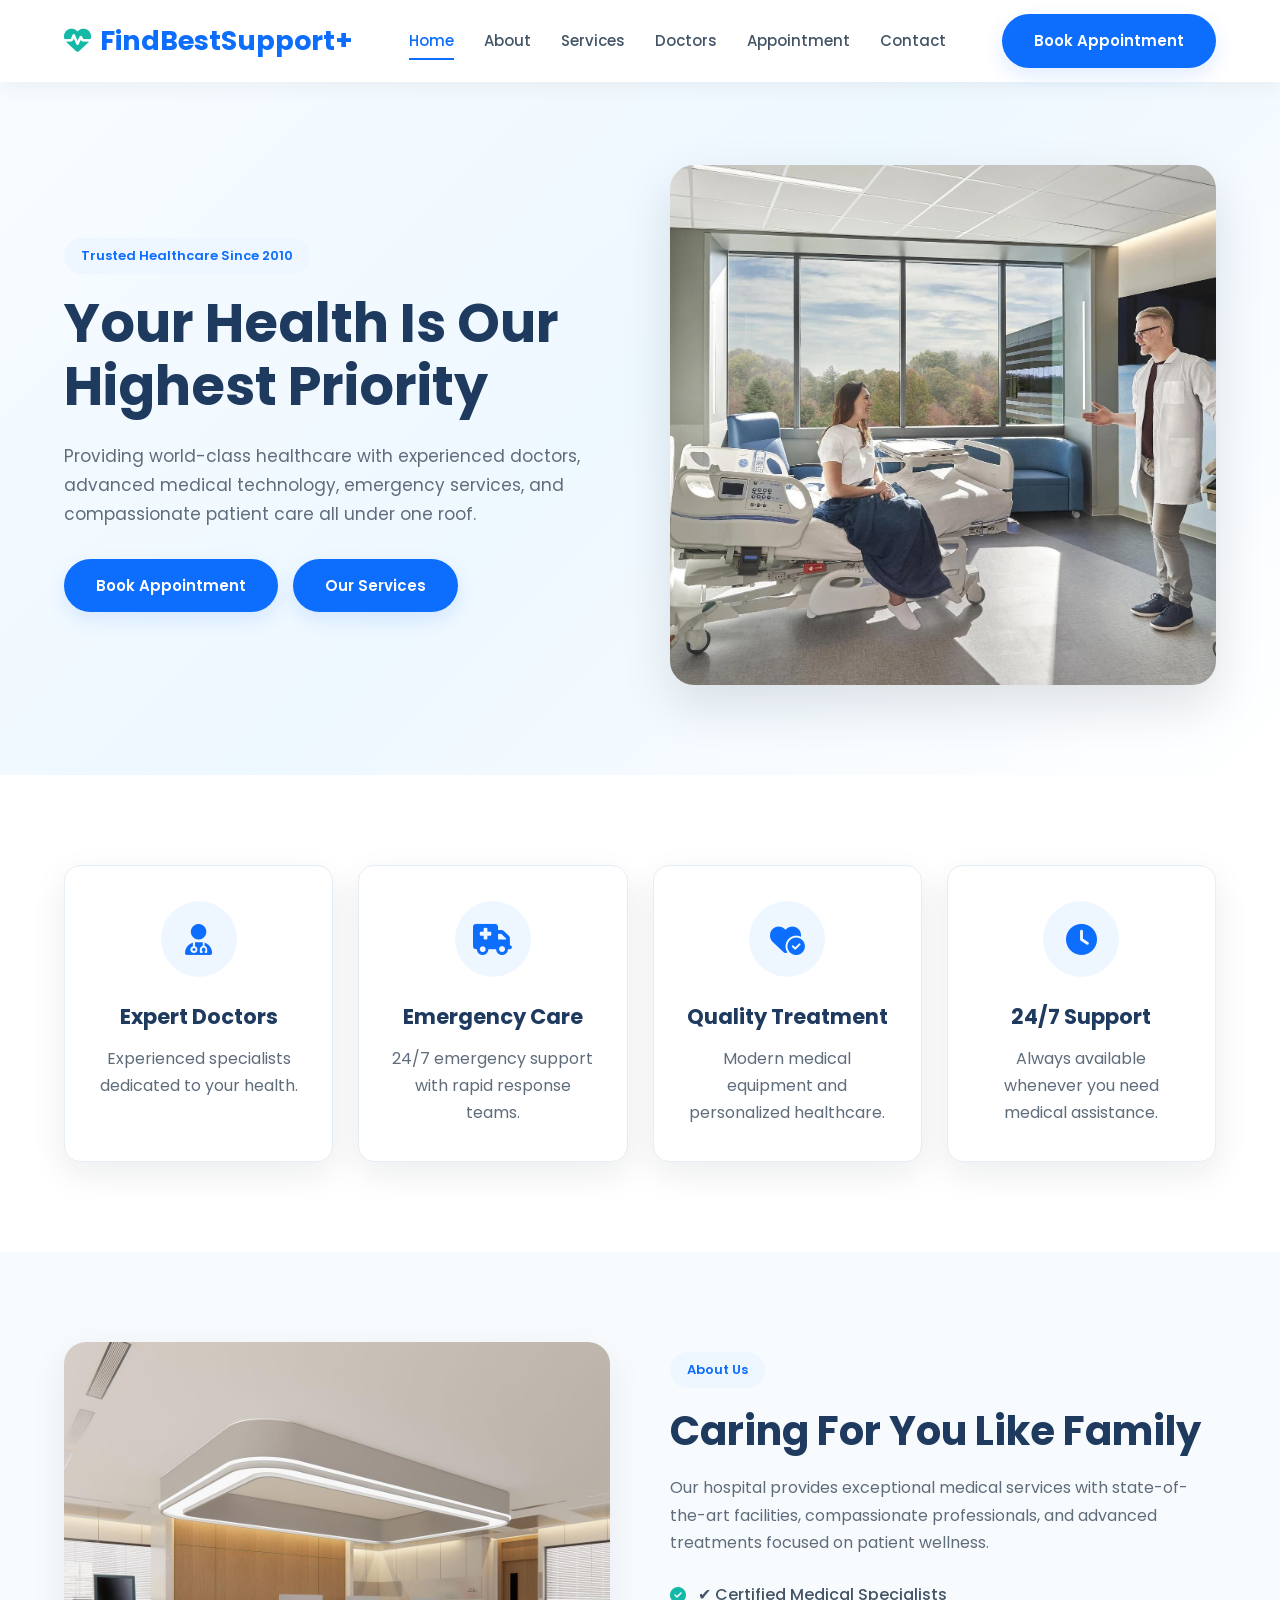
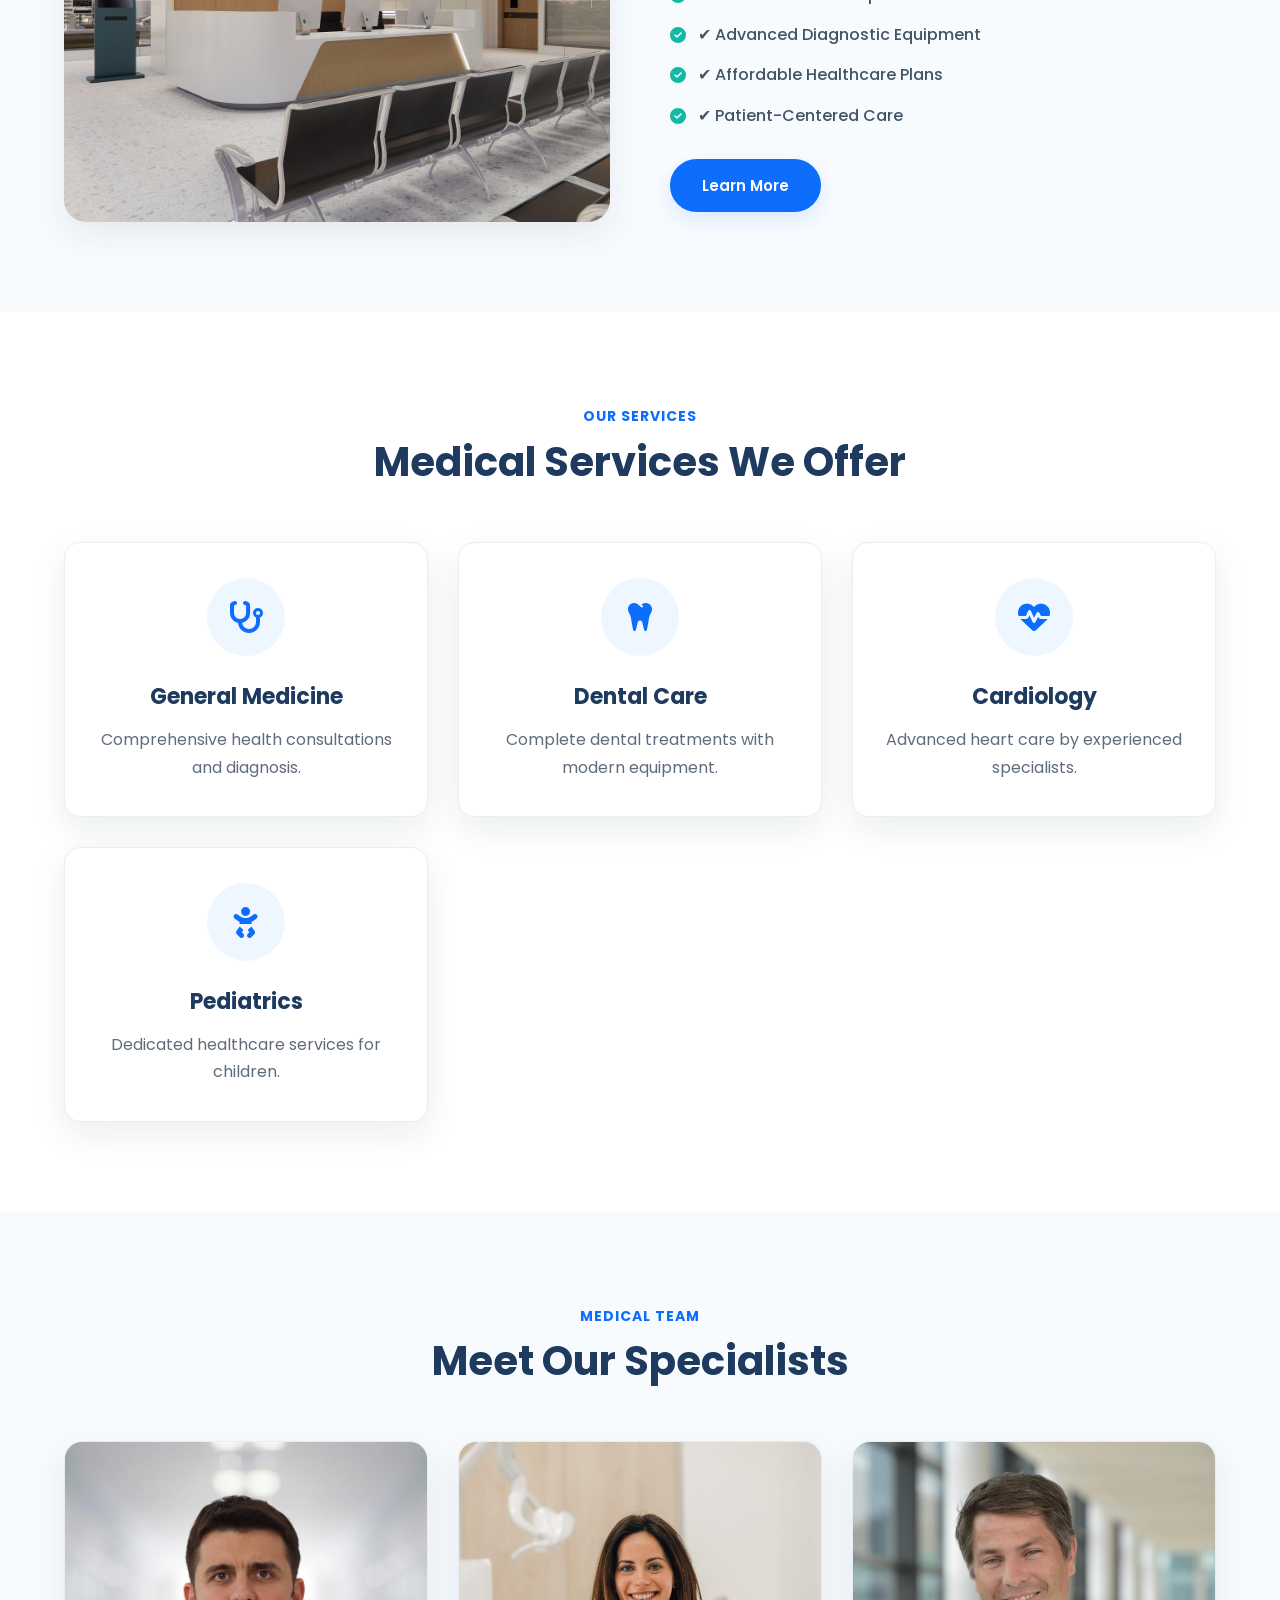
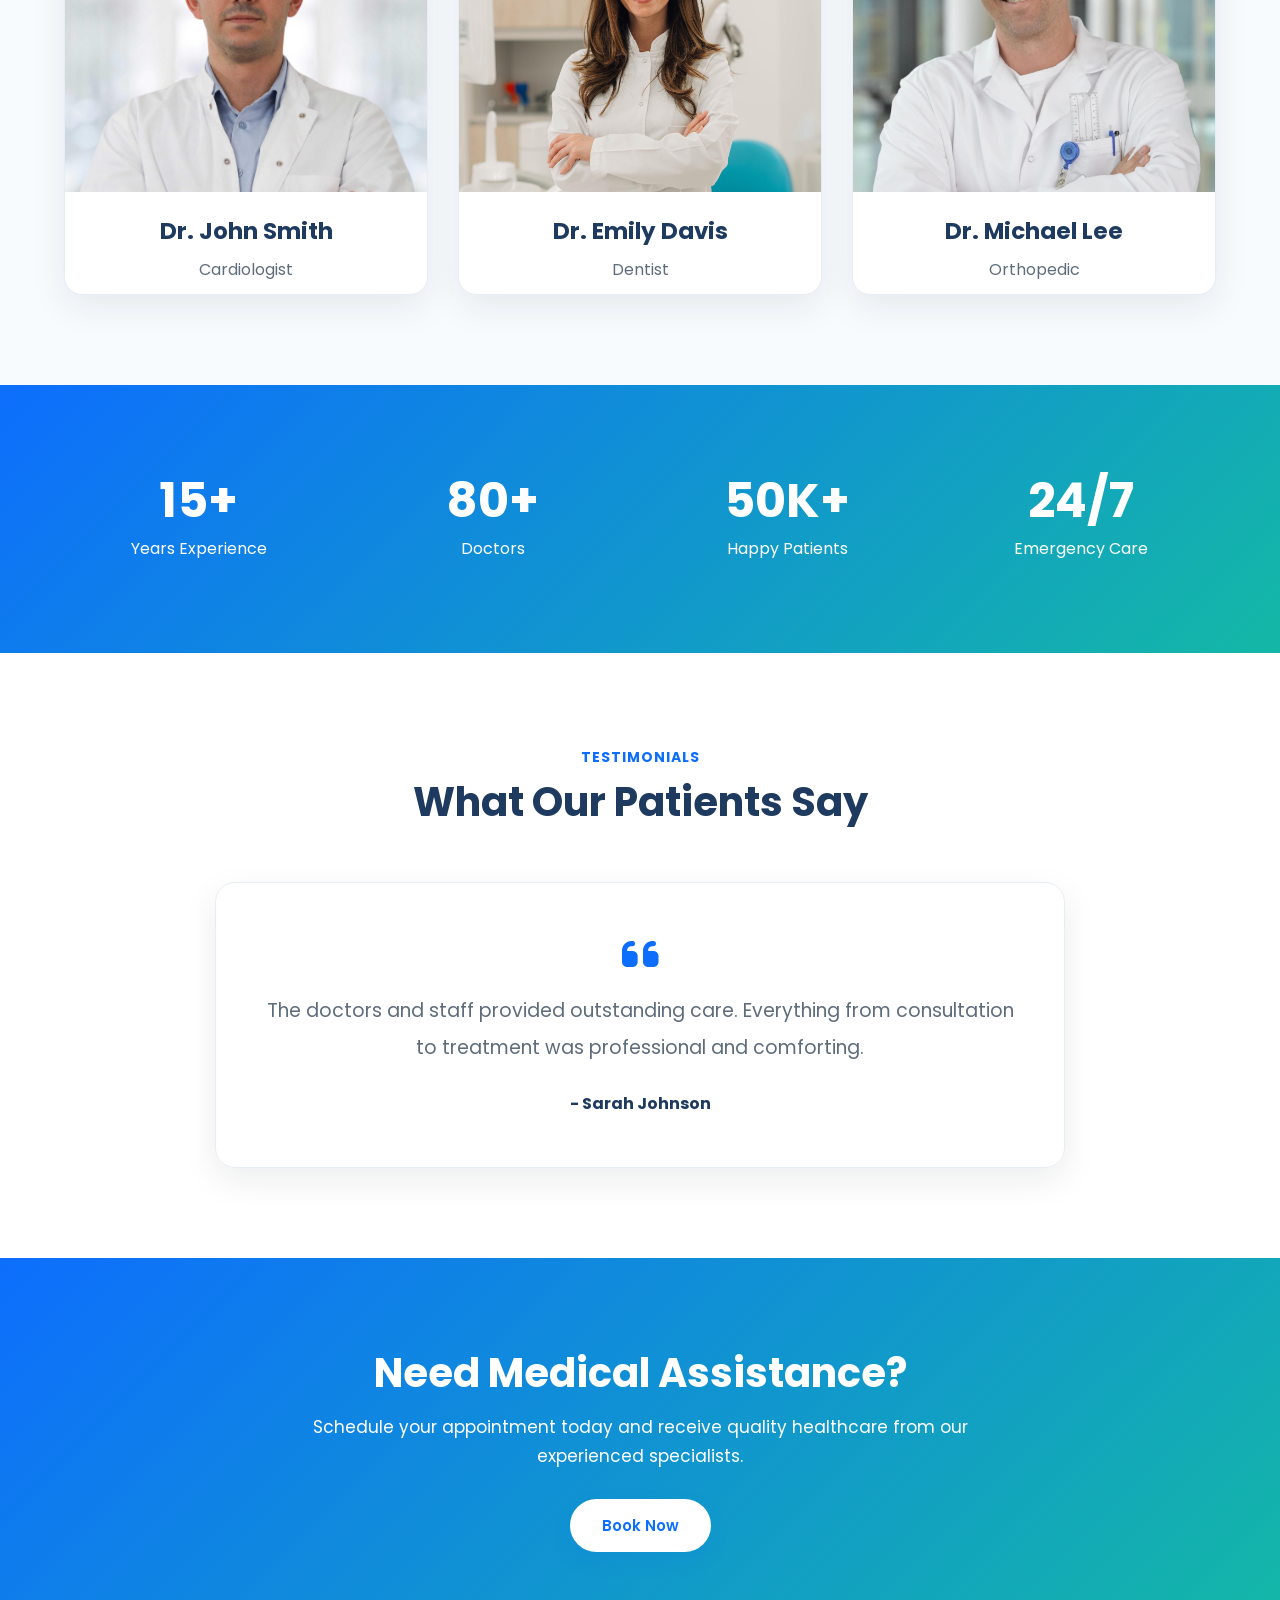
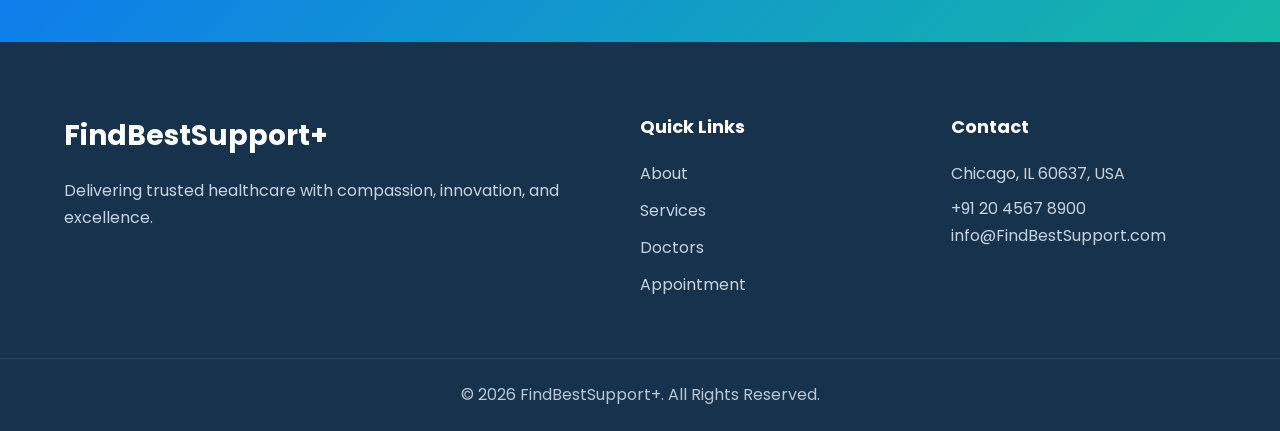
==== commit 958e3217: "Update index.html" ====
--- a/index.html
+++ b/index.html
@@ -461,10 +461,9 @@
 
             <h4>Contact</h4>
 
-            <p>123 Medical Street</p>
-            <p>New York, NY</p>
+            <p>Chicago, IL 60637, USA</p>
             <a href="tel:+912045678900">+91 20 4567 8900</a>
-            <p>info@FindBestSupport</p>
+            <p>info@FindBestSupport.com</p>
 
         </div>
 
